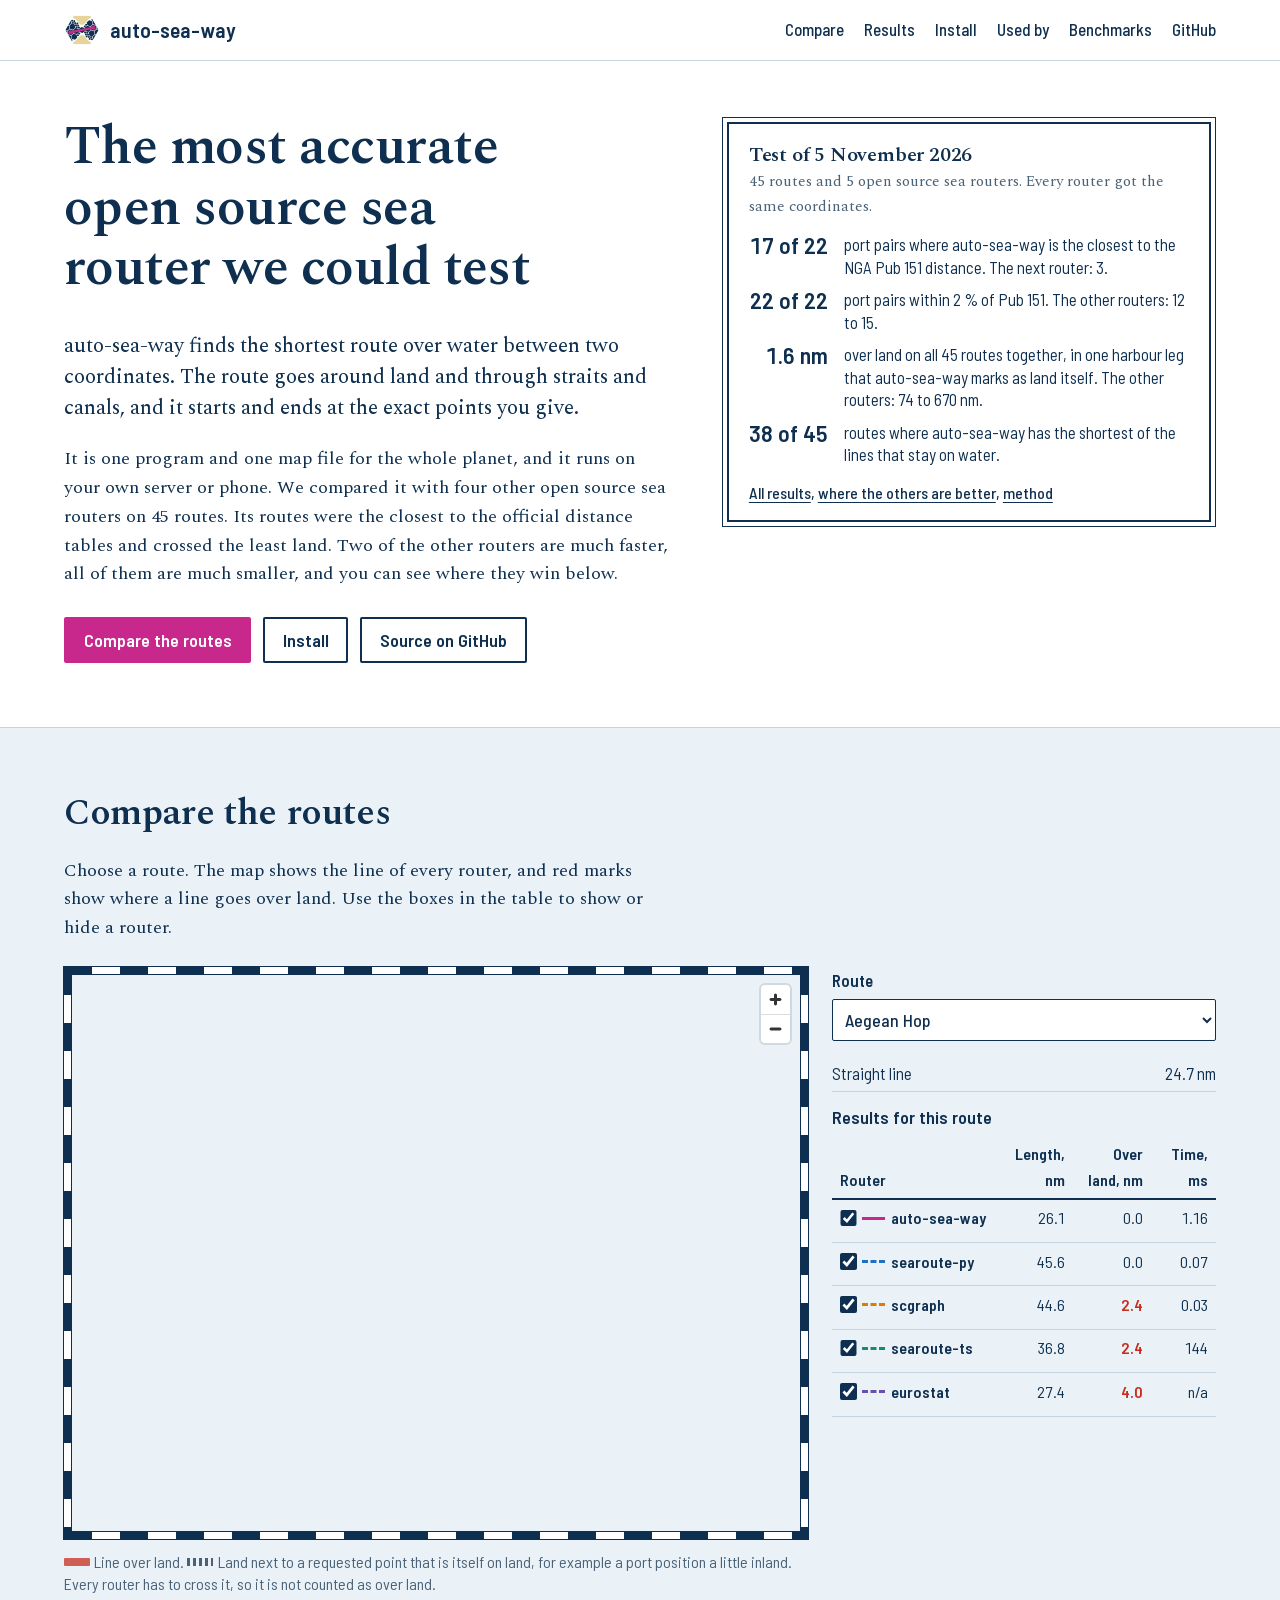
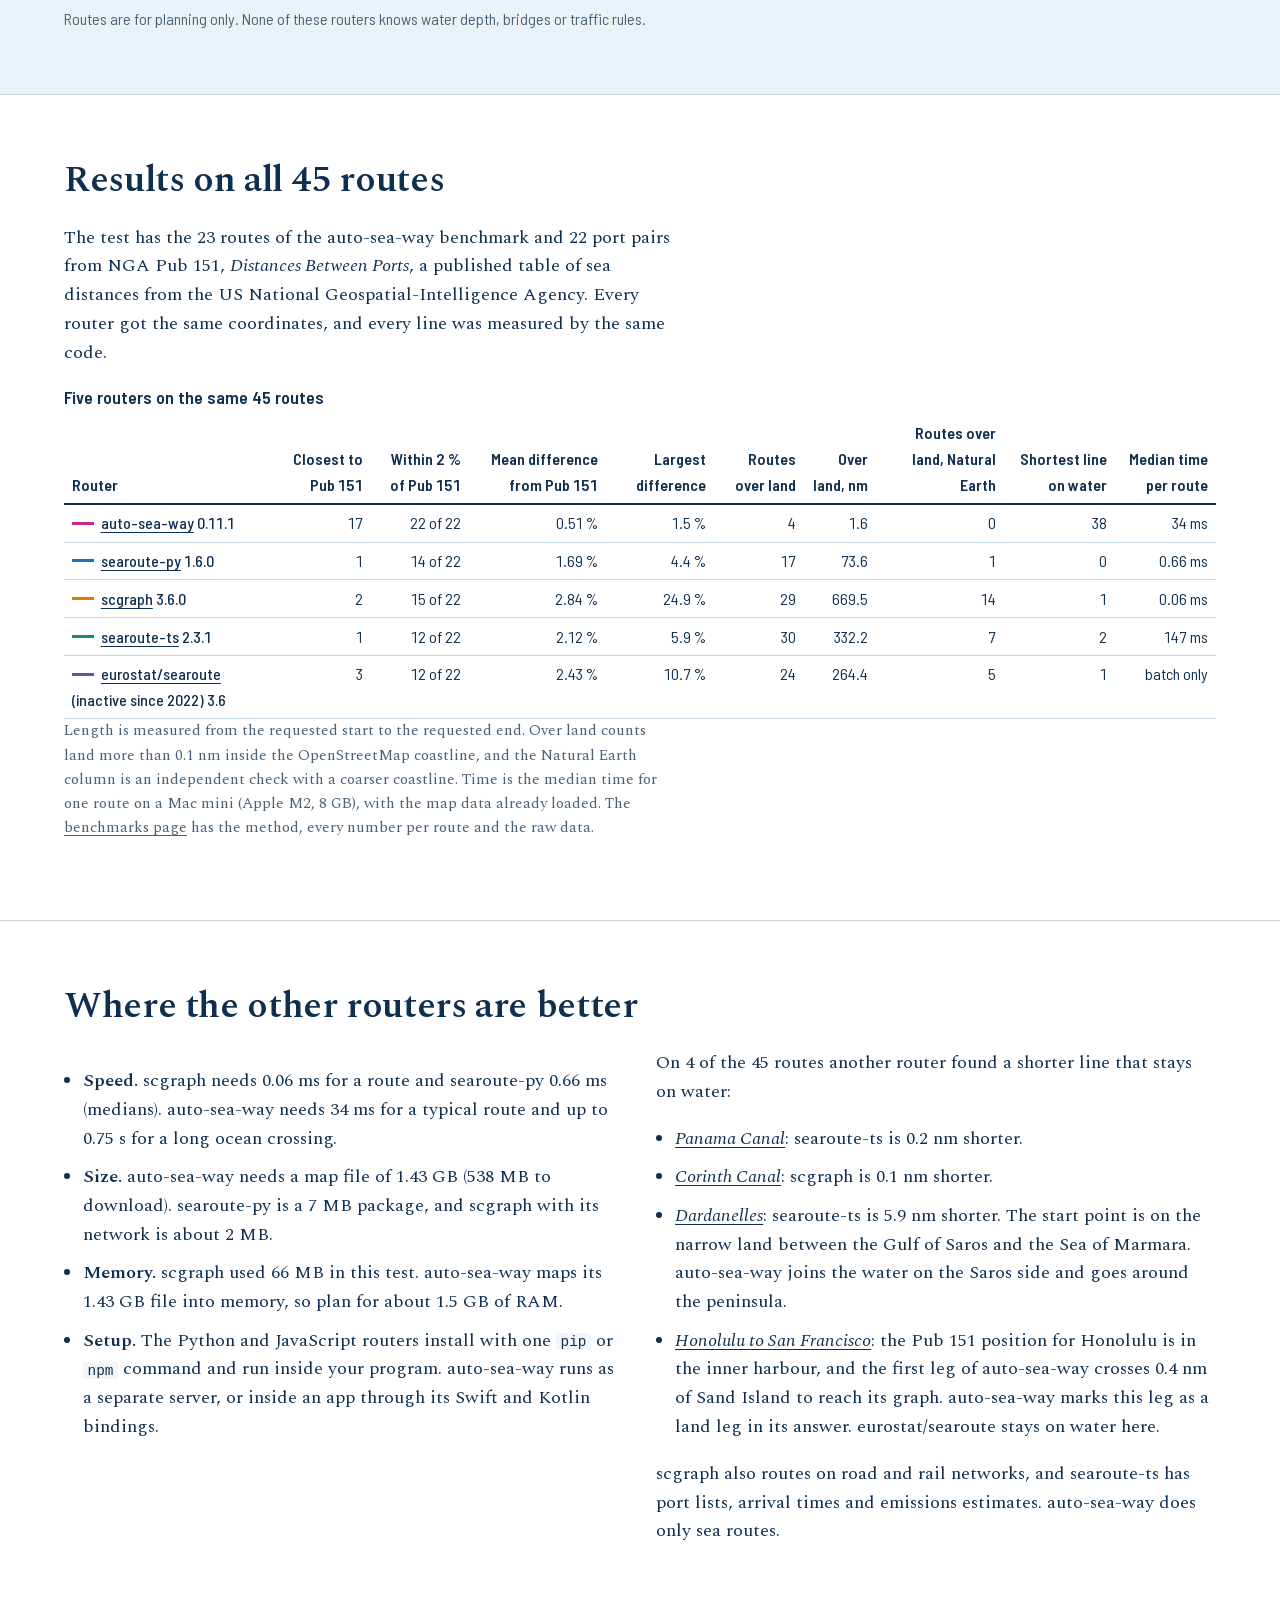
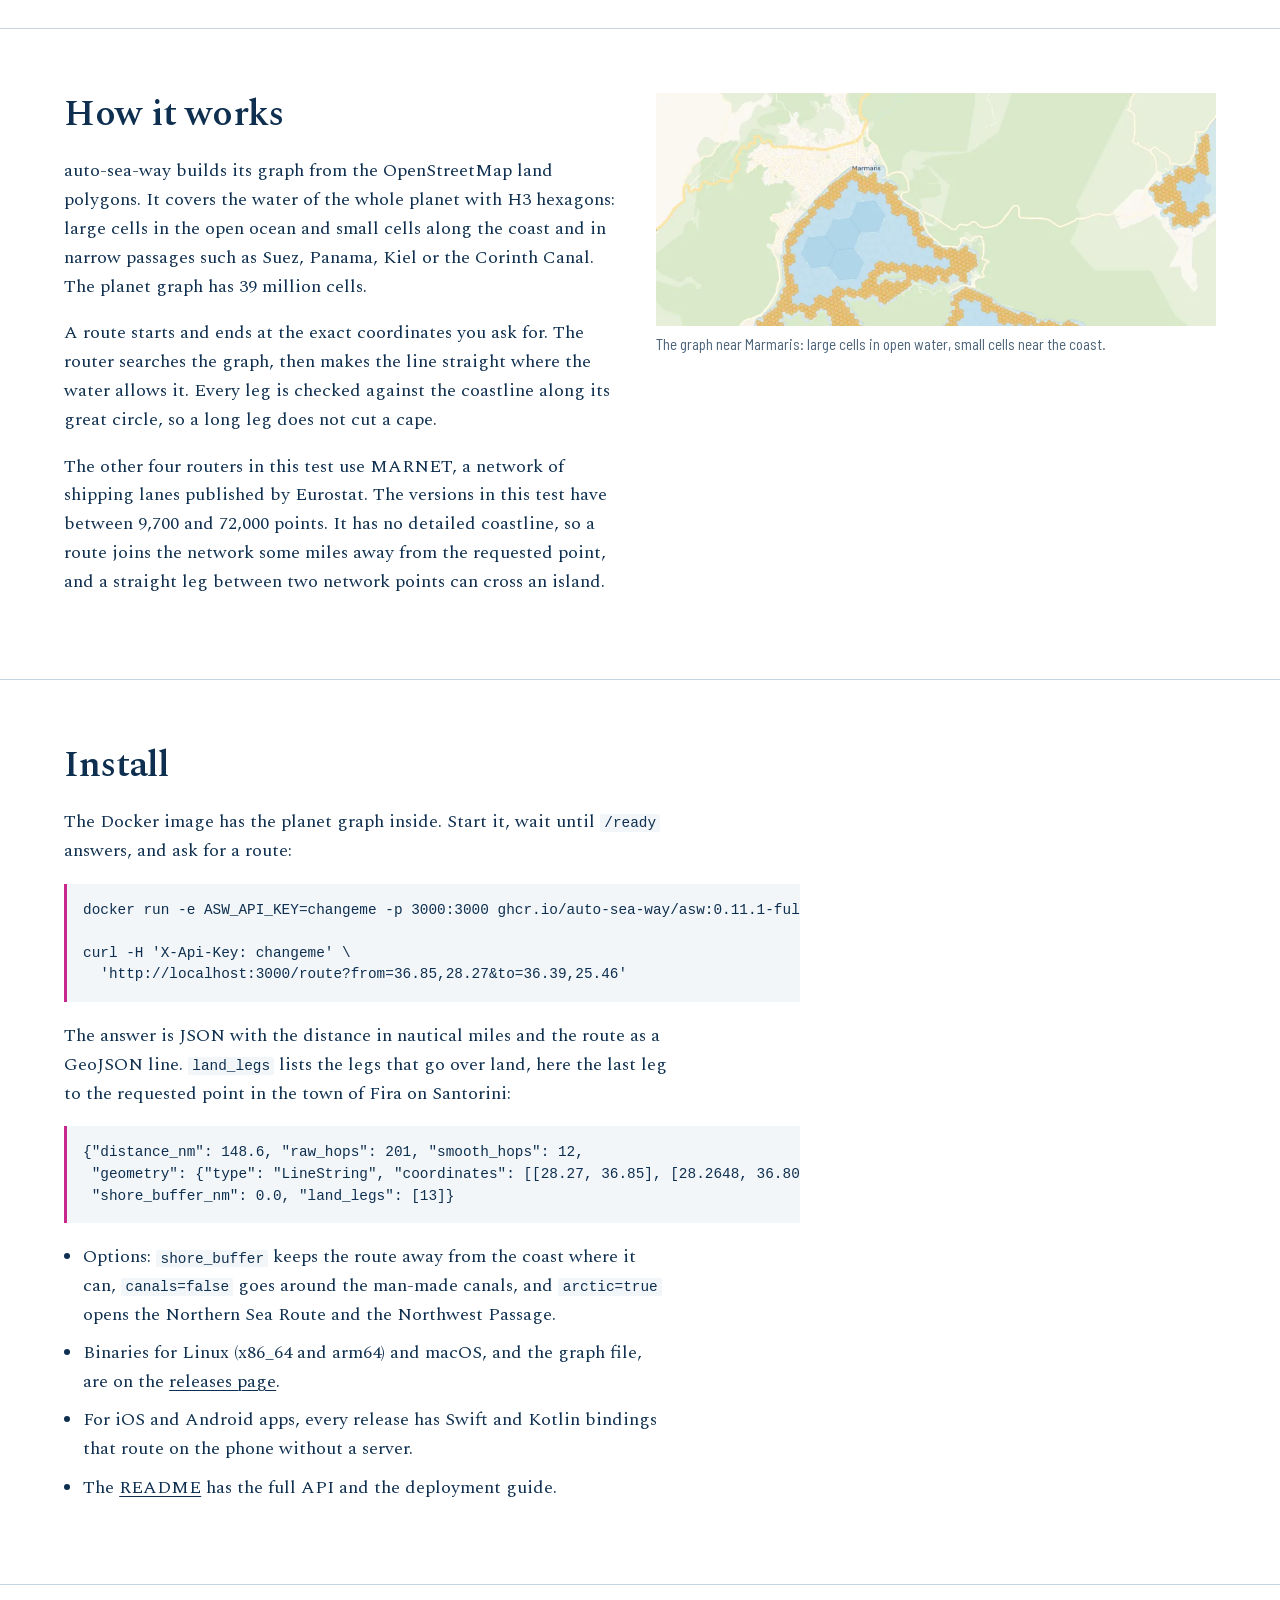
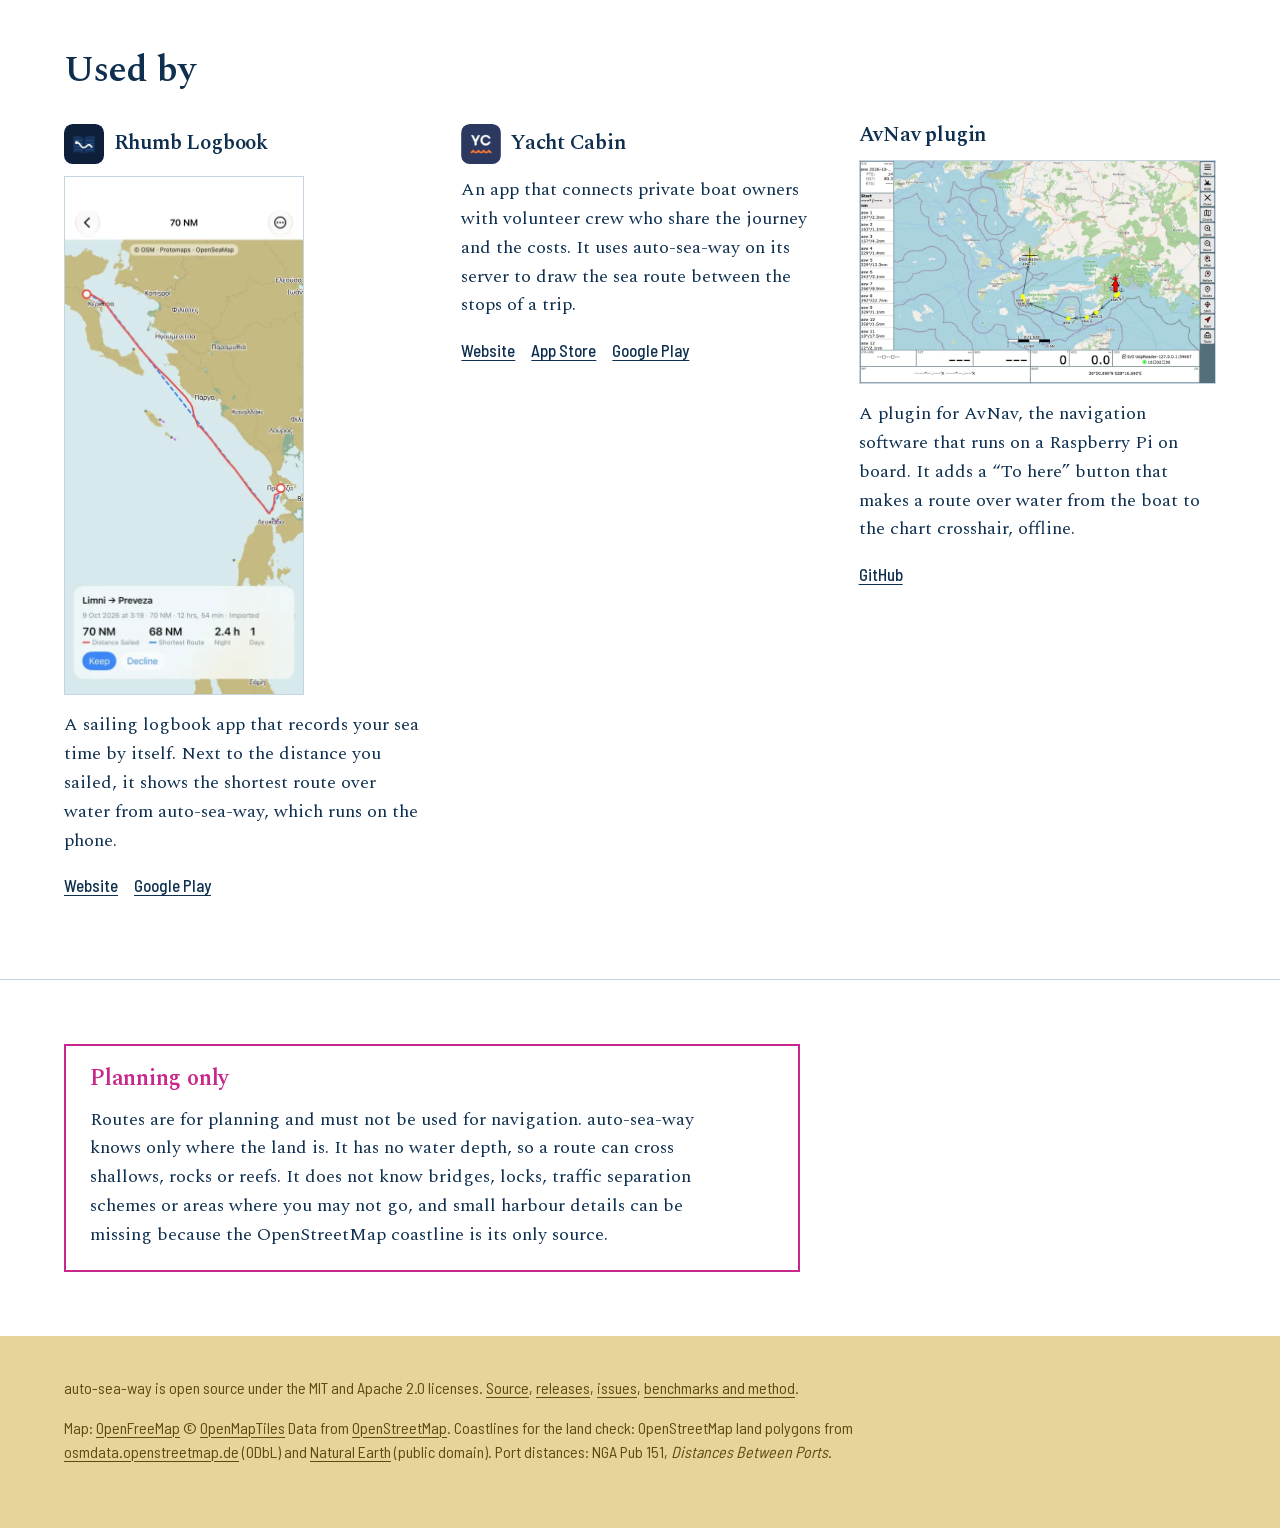
==== index.html @ 329eb4e3 "Website with the sea router comparison of 5 November 2026" ====
<!doctype html>
<html lang="en">
<head>
<meta charset="utf-8">
<meta name="viewport" content="width=device-width, initial-scale=1">
<title>auto-sea-way</title>
<meta name="description" content="auto-sea-way is an open source sea router. It finds the shortest route over water between two coordinates, around land and through straits and canals. Compare its routes with four other open source sea routers on 45 test routes.">
<meta property="og:title" content="auto-sea-way, open source sea routing">
<meta property="og:description" content="Shortest routes over water between any two coordinates, compared with four other open source sea routers on 45 test routes.">
<meta property="og:image" content="https://auto-sea-way.github.io/img/social-preview.png">
<meta name="theme-color" content="#0e2f4f">
<link rel="icon" href="favicon.svg" type="image/svg+xml">
<link rel="apple-touch-icon" href="apple-touch-icon.png">
<link rel="preload" href="fonts/spectral-400.woff2" as="font" type="font/woff2" crossorigin>
<link rel="preload" href="fonts/barlow-sc-500.woff2" as="font" type="font/woff2" crossorigin>
<link rel="stylesheet" href="vendor/maplibre-gl-6.15.0/maplibre-gl.css">
<link rel="stylesheet" href="style.css">
<script type="module" src="app.js"></script>
</head>
<body>
<a class="skip" href="#main">Skip to the content</a>
<header class="top">
  <div class="wrap">
    <a class="brand" href="./"><img src="img/logo.svg" alt="" width="36" height="36">auto-sea-way</a>
    <nav aria-label="Main">
      <a href="#compare">Compare</a>
      <a href="#results">Results</a>
      <a href="#install">Install</a>
      <a href="#used-by">Used by</a>
      <a href="benchmarks.html">Benchmarks</a>
      <a href="https://github.com/auto-sea-way/asw">GitHub</a>
    </nav>
  </div>
</header>

<main id="main">
<section class="hero">
  <div class="wrap">
    <div>
      <h1>The most accurate open source sea router we could test</h1>
      <p class="lead">auto-sea-way finds the shortest route over water between two coordinates. The route goes around land and through straits and canals, and it starts and ends at the exact points you give.</p>
      <p>It is one program and one map file for the whole planet, and it runs on your own server or phone. We compared it with four other open source sea routers on 45 routes. Its routes were the closest to the official distance tables and crossed the least land. Two of the other routers are much faster, all of them are much smaller, and you can see where they win below.</p>
      <div class="actions">
        <a class="button primary" href="#compare">Compare the routes</a>
        <a class="button" href="#install">Install</a>
        <a class="button" href="https://github.com/auto-sea-way/asw">Source on GitHub</a>
      </div>
    </div>
    <aside class="titleblock" aria-labelledby="tb-title">
      <div>
<!-- build:titleblock -->
<h2 id="tb-title">Test of 5 November 2026</h2>
<p class="small">45 routes and 5 open source sea routers. Every router got the same coordinates.</p>
<dl>
<dt>17 of 22</dt><dd>port pairs where auto-sea-way is the closest to the NGA Pub 151 distance. The next router: 3.</dd>
<dt>22 of 22</dt><dd>port pairs within 2&nbsp;% of Pub 151. The other routers: 12 to 15.</dd>
<dt>1.6 nm</dt><dd>over land on all 45 routes together, in one harbour leg that auto-sea-way marks as land itself. The other routers: 74 to 670 nm.</dd>
<dt>38 of 45</dt><dd>routes where auto-sea-way has the shortest of the lines that stay on water.</dd>
</dl>
<p class="links"><a href="#results">All results</a>, <a href="#others">where the others are better</a>, <a href="benchmarks.html#method">method</a></p>
<!-- /build:titleblock -->
      </div>
    </aside>
  </div>
</section>

<section class="compare" id="compare">
  <div class="wrap">
    <h2>Compare the routes</h2>
    <p>Choose a route. The map shows the line of every router, and red marks show where a line goes over land. Use the boxes in the table to show or hide a router.</p>
    <div class="compare-grid">
      <div>
        <div class="chartframe"><div id="map" role="region" aria-label="Map of the chosen route"></div></div>
        <p class="mapnote"><span class="legend-land"></span>Line over land. <span class="legend-end"></span>Land next to a requested point that is itself on land, for example a port position a little inland. Every router has to cross it, so it is not counted as over land.</p>
        <p class="mapnote">Routes are for planning only. None of these routers knows water depth, bridges or traffic rules.</p>
      </div>
      <div class="panel">
        <label for="route">Route</label>
        <select id="route"></select>
        <div class="facts" id="facts"></div>
        <table class="rtable" id="rtable">
          <caption>Results for this route</caption>
          <thead><tr><th scope="col">Router</th><th scope="col">Length, nm</th><th scope="col" id="pubcol">vs Pub 151</th><th scope="col">Over land, nm</th><th scope="col">Time, ms</th></tr></thead>
          <tbody></tbody>
        </table>
        <p class="mapnote" id="routenote"></p>
        <noscript><p>The map needs JavaScript. All numbers are on the <a href="benchmarks.html">benchmarks page</a>.</p></noscript>
      </div>
    </div>
  </div>
</section>

<section id="results">
  <div class="wrap">
    <h2>Results on all 45 routes</h2>
    <p>The test has the 23 routes of the auto-sea-way benchmark and 22 port pairs from NGA Pub 151, <em>Distances Between Ports</em>, a published table of sea distances from the US National Geospatial-Intelligence Agency. Every router got the same coordinates, and every line was measured by the same code.</p>
<!-- build:results -->
<div class="scroll"><table>
<caption>Five routers on the same 45 routes</caption>
<thead><tr><th scope="col">Router</th><th scope="col">Closest to Pub 151</th><th scope="col">Within 2&nbsp;% of Pub 151</th><th scope="col">Mean difference from Pub 151</th><th scope="col">Largest difference</th><th scope="col">Routes over land</th><th scope="col">Over land, nm</th><th scope="col">Routes over land, Natural Earth</th><th scope="col">Shortest line on water</th><th scope="col">Median time per route</th></tr></thead>
<tbody>
<tr><th scope="row"><span class="swatch" style="border-top-color:#C8288C"></span><a href="https://github.com/auto-sea-way/asw">auto-sea-way</a> 0.11.1</th>
<td>17</td><td>22 of 22</td><td>0.51&nbsp;%</td><td>1.5&nbsp;%</td>
<td>4</td><td>1.6</td><td>0</td><td>38</td><td>34 ms</td></tr>
<tr><th scope="row"><span class="swatch" style="border-top-color:#1F6FC2"></span><a href="https://github.com/genthalili/searoute-py">searoute-py</a> 1.6.0</th>
<td>1</td><td>14 of 22</td><td>1.69&nbsp;%</td><td>4.4&nbsp;%</td>
<td>17</td><td>73.6</td><td>1</td><td>0</td><td>0.66 ms</td></tr>
<tr><th scope="row"><span class="swatch" style="border-top-color:#E07B00"></span><a href="https://github.com/connor-makowski/scgraph">scgraph</a> 3.6.0</th>
<td>2</td><td>15 of 22</td><td>2.84&nbsp;%</td><td>24.9&nbsp;%</td>
<td>29</td><td>669.5</td><td>14</td><td>1</td><td>0.06 ms</td></tr>
<tr><th scope="row"><span class="swatch" style="border-top-color:#178A72"></span><a href="https://github.com/mayurrawte/searoute-ts">searoute-ts</a> 2.3.1</th>
<td>1</td><td>12 of 22</td><td>2.12&nbsp;%</td><td>5.9&nbsp;%</td>
<td>30</td><td>332.2</td><td>7</td><td>2</td><td>147 ms</td></tr>
<tr><th scope="row"><span class="swatch" style="border-top-color:#6A4FB3"></span><a href="https://github.com/eurostat/searoute">eurostat/searoute</a> (inactive since 2022) 3.6</th>
<td>3</td><td>12 of 22</td><td>2.43&nbsp;%</td><td>10.7&nbsp;%</td>
<td>24</td><td>264.4</td><td>5</td><td>1</td><td>batch only</td></tr>
</tbody></table></div>
<!-- /build:results -->
    <p class="small">Length is measured from the requested start to the requested end. Over land counts land more than 0.1 nm inside the OpenStreetMap coastline, and the Natural Earth column is an independent check with a coarser coastline. Time is the median time for one route on a Mac mini (Apple M2, 8 GB), with the map data already loaded. The <a href="benchmarks.html">benchmarks page</a> has the method, every number per route and the raw data.</p>
  </div>
</section>

<section id="others">
  <div class="wrap">
    <h2>Where the other routers are better</h2>
    <div class="cols">
      <ul class="plain">
        <li><strong>Speed.</strong> scgraph needs 0.06 ms for a route and searoute-py 0.66 ms (medians). auto-sea-way needs 34 ms for a typical route and up to 0.75 s for a long ocean crossing.</li>
        <li><strong>Size.</strong> auto-sea-way needs a map file of 1.43 GB (538 MB to download). searoute-py is a 7 MB package, and scgraph with its network is about 2 MB.</li>
        <li><strong>Memory.</strong> scgraph used 66 MB in this test. auto-sea-way maps its 1.43 GB file into memory, so plan for about 1.5 GB of RAM.</li>
        <li><strong>Setup.</strong> The Python and JavaScript routers install with one <code>pip</code> or <code>npm</code> command and run inside your program. auto-sea-way runs as a separate server, or inside an app through its Swift and Kotlin bindings.</li>
      </ul>
      <div>
        <p>On 4 of the 45 routes another router found a shorter line that stays on water:</p>
        <ul class="plain">
          <li><a class="water" href="#route=panama-canal">Panama Canal</a>: searoute-ts is 0.2 nm shorter.</li>
          <li><a class="water" href="#route=corinth-canal">Corinth Canal</a>: scgraph is 0.1 nm shorter.</li>
          <li><a class="water" href="#route=dardanelles">Dardanelles</a>: searoute-ts is 5.9 nm shorter. The start point is on the narrow land between the Gulf of Saros and the Sea of Marmara. auto-sea-way joins the water on the Saros side and goes around the peninsula.</li>
          <li><a class="water" href="#route=honolulu-san-francisco">Honolulu to San Francisco</a>: the Pub 151 position for Honolulu is in the inner harbour, and the first leg of auto-sea-way crosses 0.4 nm of Sand Island to reach its graph. auto-sea-way marks this leg as a land leg in its answer. eurostat/searoute stays on water here.</li>
        </ul>
        <p>scgraph also routes on road and rail networks, and searoute-ts has port lists, arrival times and emissions estimates. auto-sea-way does only sea routes.</p>
      </div>
    </div>
  </div>
</section>

<section id="how">
  <div class="wrap cols">
    <div>
      <h2>How it works</h2>
      <p>auto-sea-way builds its graph from the OpenStreetMap land polygons. It covers the water of the whole planet with H3 hexagons: large cells in the open ocean and small cells along the coast and in narrow passages such as Suez, Panama, Kiel or the Corinth Canal. The planet graph has 39 million cells.</p>
      <p>A route starts and ends at the exact coordinates you ask for. The router searches the graph, then makes the line straight where the water allows it. Every leg is checked against the coastline along its great circle, so a long leg does not cut a cape.</p>
      <p>The other four routers in this test use MARNET, a network of shipping lanes published by Eurostat. The versions in this test have between 9,700 and 72,000 points. It has no detailed coastline, so a route joins the network some miles away from the requested point, and a straight leg between two network points can cross an island.</p>
    </div>
    <figure>
      <img src="img/hexagons-marmaris-bay.webp" width="960" height="400" alt="Hexagon cells of the auto-sea-way graph in Marmaris Bay: large cells in open water and smaller cells near the coast" loading="lazy">
      <figcaption>The graph near Marmaris: large cells in open water, small cells near the coast.</figcaption>
    </figure>
  </div>
</section>

<section id="install">
  <div class="wrap">
    <h2>Install</h2>
    <p>The Docker image has the planet graph inside. Start it, wait until <code>/ready</code> answers, and ask for a route:</p>
<pre><code>docker run -e ASW_API_KEY=changeme -p 3000:3000 ghcr.io/auto-sea-way/asw:0.11.1-full

curl -H 'X-Api-Key: changeme' \
  'http://localhost:3000/route?from=36.85,28.27&amp;to=36.39,25.46'</code></pre>
    <p>The answer is JSON with the distance in nautical miles and the route as a GeoJSON line. <code>land_legs</code> lists the legs that go over land, here the last leg to the requested point in the town of Fira on Santorini:</p>
<pre><code>{"distance_nm": 148.6, "raw_hops": 201, "smooth_hops": 12,
 "geometry": {"type": "LineString", "coordinates": [[28.27, 36.85], [28.2648, 36.8091], ...]},
 "shore_buffer_nm": 0.0, "land_legs": [13]}</code></pre>
    <ul class="plain">
      <li>Options: <code>shore_buffer</code> keeps the route away from the coast where it can, <code>canals=false</code> goes around the man-made canals, and <code>arctic=true</code> opens the Northern Sea Route and the Northwest Passage.</li>
      <li>Binaries for Linux (x86_64 and arm64) and macOS, and the graph file, are on the <a href="https://github.com/auto-sea-way/asw/releases/latest">releases page</a>.</li>
      <li>For iOS and Android apps, every release has Swift and Kotlin bindings that route on the phone without a server.</li>
      <li>The <a href="https://github.com/auto-sea-way/asw#readme">README</a> has the full API and the deployment guide.</li>
    </ul>
  </div>
</section>

<section id="used-by">
  <div class="wrap">
    <h2>Used by</h2>
    <div class="projects">
      <article class="project">
        <h3><img src="img/rhumb-logbook-icon.png" alt="" width="40" height="40">Rhumb Logbook</h3>
        <img class="shot phone" src="img/rhumb-logbook-passage.webp" width="480" height="1043" loading="lazy" alt="Rhumb Logbook showing a passage to Preveza: the sailed track in red and the shortest route from auto-sea-way as a dashed blue line, 70 nm sailed and 68 nm shortest route">
        <p>A sailing logbook app that records your sea time by itself. Next to the distance you sailed, it shows the shortest route over water from auto-sea-way, which runs on the phone.</p>
        <p class="links"><a href="https://rhumbapp.com/logbook/">Website</a><a href="https://play.google.com/store/apps/details?id=com.rhumbapp.logbook">Google Play</a></p>
      </article>
      <article class="project">
        <h3><img src="img/yacht-cabin-icon.png" alt="" width="40" height="40">Yacht Cabin</h3>
        <p>An app that connects private boat owners with volunteer crew who share the journey and the costs. It uses auto-sea-way on its server to draw the sea route between the stops of a trip.</p>
        <p class="links"><a href="https://ycabin.app/">Website</a><a href="https://apps.apple.com/app/id6469003484">App Store</a><a href="https://play.google.com/store/apps/details?id=boats.yesplease.app.yachtcabin">Google Play</a></p>
      </article>
      <article class="project">
        <h3>AvNav plugin</h3>
        <img class="shot" src="img/avnav-saved-route.webp" width="960" height="600" loading="lazy" alt="AvNav chart page with a route made by the plugin from Marmaris towards Kos, saved as a normal AvNav route with its waypoints">
        <p>A plugin for AvNav, the navigation software that runs on a Raspberry Pi on board. It adds a <q>To here</q> button that makes a route over water from the boat to the chart crosshair, offline.</p>
        <p class="links"><a href="https://github.com/auto-sea-way/avnav-plugin">GitHub</a></p>
      </article>
    </div>
  </div>
</section>

<section id="limits">
  <div class="wrap">
    <div class="caution">
      <h2>Planning only</h2>
      <p>Routes are for planning and must not be used for navigation. auto-sea-way knows only where the land is. It has no water depth, so a route can cross shallows, rocks or reefs. It does not know bridges, locks, traffic separation schemes or areas where you may not go, and small harbour details can be missing because the OpenStreetMap coastline is its only source.</p>
    </div>
  </div>
</section>
</main>

<footer>
  <div class="wrap">
    <p>auto-sea-way is open source under the MIT and Apache 2.0 licenses. <a href="https://github.com/auto-sea-way/asw">Source</a>, <a href="https://github.com/auto-sea-way/asw/releases">releases</a>, <a href="https://github.com/auto-sea-way/asw/issues">issues</a>, <a href="benchmarks.html">benchmarks and method</a>.</p>
    <p>Map: <a href="https://openfreemap.org">OpenFreeMap</a> © <a href="https://www.openmaptiles.org/">OpenMapTiles</a> Data from <a href="https://www.openstreetmap.org/copyright">OpenStreetMap</a>. Coastlines for the land check: OpenStreetMap land polygons from <a href="https://osmdata.openstreetmap.de/">osmdata.openstreetmap.de</a> (ODbL) and <a href="https://www.naturalearthdata.com/">Natural Earth</a> (public domain). Port distances: NGA Pub 151, <em>Distances Between Ports</em>.</p>
  </div>
</footer>
</body>
</html>
---- vendor/maplibre-gl-6.15.0/maplibre-gl.css ----
.maplibregl-map{font:12px/20px Helvetica Neue,Arial,Helvetica,sans-serif;overflow:hidden;position:relative;-webkit-tap-highlight-color:rgb(0 0 0/0);-webkit-touch-callout:none}.maplibregl-canvas{position:absolute;left:0;top:0}.maplibregl-map:fullscreen{width:100%;height:100%}.maplibregl-ctrl-group button.maplibregl-ctrl-compass{touch-action:none}.maplibregl-canvas-container.maplibregl-interactive,.maplibregl-ctrl-group button.maplibregl-ctrl-compass{cursor:grab;-webkit-user-select:none;-moz-user-select:none;user-select:none}.maplibregl-canvas-container.maplibregl-interactive.maplibregl-track-pointer{cursor:pointer}.maplibregl-canvas-container.maplibregl-interactive:active,.maplibregl-ctrl-group button.maplibregl-ctrl-compass:active{cursor:grabbing}.maplibregl-canvas-container.maplibregl-touch-zoom-rotate,.maplibregl-canvas-container.maplibregl-touch-zoom-rotate .maplibregl-canvas{touch-action:pan-x pan-y}.maplibregl-canvas-container.maplibregl-touch-drag-pan,.maplibregl-canvas-container.maplibregl-touch-drag-pan .maplibregl-canvas{touch-action:pinch-zoom}.maplibregl-canvas-container.maplibregl-touch-zoom-rotate.maplibregl-touch-drag-pan,.maplibregl-canvas-container.maplibregl-touch-zoom-rotate.maplibregl-touch-drag-pan .maplibregl-canvas{touch-action:none}.maplibregl-canvas-container.maplibregl-touch-drag-pan.maplibregl-cooperative-gestures,.maplibregl-canvas-container.maplibregl-touch-drag-pan.maplibregl-cooperative-gestures .maplibregl-canvas{touch-action:pan-x pan-y}.maplibregl-ctrl-bottom-left,.maplibregl-ctrl-bottom-right,.maplibregl-ctrl-top-left,.maplibregl-ctrl-top-right{position:absolute;pointer-events:none;z-index:2}.maplibregl-ctrl-top-left{top:0;left:0}.maplibregl-ctrl-top-right{top:0;right:0}.maplibregl-ctrl-bottom-left{bottom:0;left:0}.maplibregl-ctrl-bottom-right{right:0;bottom:0}.maplibregl-ctrl{clear:both;pointer-events:auto;transform:translate(0)}.maplibregl-ctrl-top-left .maplibregl-ctrl{margin:10px 0 0 10px;float:left}.maplibregl-ctrl-top-right .maplibregl-ctrl{margin:10px 10px 0 0;float:right}.maplibregl-ctrl-bottom-left .maplibregl-ctrl{margin:0 0 10px 10px;float:left}.maplibregl-ctrl-bottom-right .maplibregl-ctrl{margin:0 10px 10px 0;float:right}.maplibregl-ctrl-group{border-radius:4px;background:#fff}.maplibregl-ctrl-group:not(:empty){box-shadow:0 0 0 2px rgba(0,0,0,.1)}.maplibregl-ctrl-group button{width:29px;height:29px;display:block;padding:0;outline:none;border:0;box-sizing:border-box;background-color:transparent;cursor:pointer}.maplibregl-ctrl button{-webkit-user-select:none;-moz-user-select:none;user-select:none}.maplibregl-ctrl-group button+button{border-top:1px solid #ddd}.maplibregl-ctrl button .maplibregl-ctrl-icon{display:block;width:100%;height:100%;background-repeat:no-repeat;background-position:50%}@media(forced-colors:active){.maplibregl-ctrl-group:not(:empty){box-shadow:0 0 0 2px ButtonText}.maplibregl-ctrl-icon{background-color:transparent}.maplibregl-ctrl-group button+button{border-top:1px solid buttontext}}.maplibregl-ctrl button::-moz-focus-inner{border:0;padding:0}.maplibregl-ctrl-attrib-button:focus,.maplibregl-ctrl-group button:focus{box-shadow:0 0 2px 2px #0096ff}.maplibregl-ctrl button:disabled{cursor:not-allowed}.maplibregl-ctrl button:disabled .maplibregl-ctrl-icon{opacity:.25}@media(hover:hover){.maplibregl-ctrl button:not(:disabled):hover{background-color:rgba(0,0,0,.05)}}.maplibregl-ctrl button:not(:disabled):active{background-color:rgba(0,0,0,.05)}.maplibregl-ctrl-group button:focus:focus-visible{box-shadow:0 0 2px 2px #0096ff}.maplibregl-ctrl-group button:focus:not(:focus-visible){box-shadow:none}.maplibregl-ctrl-group button:focus:first-child{border-radius:4px 4px 0 0}.maplibregl-ctrl-group button:focus:last-child{border-radius:0 0 4px 4px}.maplibregl-ctrl-group button:focus:only-child{border-radius:inherit}.maplibregl-ctrl button.maplibregl-ctrl-zoom-out .maplibregl-ctrl-icon{background-image:url("data:image/svg+xml;charset=utf-8,%3Csvg xmlns='http://www.w3.org/2000/svg' width='29' height='29' viewBox='0 0 29 29' fill='%23333'%3E %3Cpath d='M10 13c-.75 0-1.5.75-1.5 1.5S9.25 16 10 16h9c.75 0 1.5-.75 1.5-1.5S19.75 13 19 13z'/%3E %3C/svg%3E")}.maplibregl-ctrl button.maplibregl-ctrl-zoom-in .maplibregl-ctrl-icon{background-image:url("data:image/svg+xml;charset=utf-8,%3Csvg xmlns='http://www.w3.org/2000/svg' width='29' height='29' viewBox='0 0 29 29' fill='%23333'%3E %3Cpath d='M14.5 8.5c-.75 0-1.5.75-1.5 1.5v3h-3c-.75 0-1.5.75-1.5 1.5S9.25 16 10 16h3v3c0 .75.75 1.5 1.5 1.5S16 19.75 16 19v-3h3c.75 0 1.5-.75 1.5-1.5S19.75 13 19 13h-3v-3c0-.75-.75-1.5-1.5-1.5'/%3E %3C/svg%3E")}@media(forced-colors:active){.maplibregl-ctrl button.maplibregl-ctrl-zoom-out .maplibregl-ctrl-icon{background-image:url("data:image/svg+xml;charset=utf-8,%3Csvg xmlns='http://www.w3.org/2000/svg' width='29' height='29' viewBox='0 0 29 29' fill='%23fff'%3E %3Cpath d='M10 13c-.75 0-1.5.75-1.5 1.5S9.25 16 10 16h9c.75 0 1.5-.75 1.5-1.5S19.75 13 19 13z'/%3E %3C/svg%3E")}.maplibregl-ctrl button.maplibregl-ctrl-zoom-in .maplibregl-ctrl-icon{background-image:url("data:image/svg+xml;charset=utf-8,%3Csvg xmlns='http://www.w3.org/2000/svg' width='29' height='29' viewBox='0 0 29 29' fill='%23fff'%3E %3Cpath d='M14.5 8.5c-.75 0-1.5.75-1.5 1.5v3h-3c-.75 0-1.5.75-1.5 1.5S9.25 16 10 16h3v3c0 .75.75 1.5 1.5 1.5S16 19.75 16 19v-3h3c.75 0 1.5-.75 1.5-1.5S19.75 13 19 13h-3v-3c0-.75-.75-1.5-1.5-1.5'/%3E %3C/svg%3E")}}@media(forced-colors:active) and (prefers-color-scheme:light){.maplibregl-ctrl button.maplibregl-ctrl-zoom-out .maplibregl-ctrl-icon{background-image:url("data:image/svg+xml;charset=utf-8,%3Csvg xmlns='http://www.w3.org/2000/svg' width='29' height='29' viewBox='0 0 29 29' fill='%23000'%3E %3Cpath d='M10 13c-.75 0-1.5.75-1.5 1.5S9.25 16 10 16h9c.75 0 1.5-.75 1.5-1.5S19.75 13 19 13z'/%3E %3C/svg%3E")}.maplibregl-ctrl button.maplibregl-ctrl-zoom-in .maplibregl-ctrl-icon{background-image:url("data:image/svg+xml;charset=utf-8,%3Csvg xmlns='http://www.w3.org/2000/svg' width='29' height='29' viewBox='0 0 29 29' fill='%23000'%3E %3Cpath d='M14.5 8.5c-.75 0-1.5.75-1.5 1.5v3h-3c-.75 0-1.5.75-1.5 1.5S9.25 16 10 16h3v3c0 .75.75 1.5 1.5 1.5S16 19.75 16 19v-3h3c.75 0 1.5-.75 1.5-1.5S19.75 13 19 13h-3v-3c0-.75-.75-1.5-1.5-1.5'/%3E %3C/svg%3E")}}.maplibregl-ctrl button.maplibregl-ctrl-fullscreen .maplibregl-ctrl-icon{background-image:url("data:image/svg+xml;charset=utf-8,%3Csvg xmlns='http://www.w3.org/2000/svg' width='29' height='29' viewBox='0 0 29 29' fill='%23333'%3E %3Cpath d='M24 16v5.5c0 1.75-.75 2.5-2.5 2.5H16v-1l3-1.5-4-5.5 1-1 5.5 4 1.5-3zM6 16l1.5 3 5.5-4 1 1-4 5.5 3 1.5v1H7.5C5.75 24 5 23.25 5 21.5V16zm7-11v1l-3 1.5 4 5.5-1 1-5.5-4L6 13H5V7.5C5 5.75 5.75 5 7.5 5zm11 2.5c0-1.75-.75-2.5-2.5-2.5H16v1l3 1.5-4 5.5 1 1 5.5-4 1.5 3h1z'/%3E %3C/svg%3E")}.maplibregl-ctrl button.maplibregl-ctrl-shrink .maplibregl-ctrl-icon{background-image:url("data:image/svg+xml;charset=utf-8,%3Csvg xmlns='http://www.w3.org/2000/svg' width='29' height='29' viewBox='0 0 29 29'%3E %3Cpath d='M18.5 16c-1.75 0-2.5.75-2.5 2.5V24h1l1.5-3 5.5 4 1-1-4-5.5 3-1.5v-1zM13 18.5c0-1.75-.75-2.5-2.5-2.5H5v1l3 1.5L4 24l1 1 5.5-4 1.5 3h1zm3-8c0 1.75.75 2.5 2.5 2.5H24v-1l-3-1.5L25 5l-1-1-5.5 4L17 5h-1zM10.5 13c1.75 0 2.5-.75 2.5-2.5V5h-1l-1.5 3L5 4 4 5l4 5.5L5 12v1z'/%3E %3C/svg%3E")}@media(forced-colors:active){.maplibregl-ctrl button.maplibregl-ctrl-fullscreen .maplibregl-ctrl-icon{background-image:url("data:image/svg+xml;charset=utf-8,%3Csvg xmlns='http://www.w3.org/2000/svg' width='29' height='29' viewBox='0 0 29 29' fill='%23fff'%3E %3Cpath d='M24 16v5.5c0 1.75-.75 2.5-2.5 2.5H16v-1l3-1.5-4-5.5 1-1 5.5 4 1.5-3zM6 16l1.5 3 5.5-4 1 1-4 5.5 3 1.5v1H7.5C5.75 24 5 23.25 5 21.5V16zm7-11v1l-3 1.5 4 5.5-1 1-5.5-4L6 13H5V7.5C5 5.75 5.75 5 7.5 5zm11 2.5c0-1.75-.75-2.5-2.5-2.5H16v1l3 1.5-4 5.5 1 1 5.5-4 1.5 3h1z'/%3E %3C/svg%3E")}.maplibregl-ctrl button.maplibregl-ctrl-shrink .maplibregl-ctrl-icon{background-image:url("data:image/svg+xml;charset=utf-8,%3Csvg xmlns='http://www.w3.org/2000/svg' width='29' height='29' viewBox='0 0 29 29' fill='%23fff'%3E %3Cpath d='M18.5 16c-1.75 0-2.5.75-2.5 2.5V24h1l1.5-3 5.5 4 1-1-4-5.5 3-1.5v-1zM13 18.5c0-1.75-.75-2.5-2.5-2.5H5v1l3 1.5L4 24l1 1 5.5-4 1.5 3h1zm3-8c0 1.75.75 2.5 2.5 2.5H24v-1l-3-1.5L25 5l-1-1-5.5 4L17 5h-1zM10.5 13c1.75 0 2.5-.75 2.5-2.5V5h-1l-1.5 3L5 4 4 5l4 5.5L5 12v1z'/%3E %3C/svg%3E")}}@media(forced-colors:active) and (prefers-color-scheme:light){.maplibregl-ctrl button.maplibregl-ctrl-fullscreen .maplibregl-ctrl-icon{background-image:url("data:image/svg+xml;charset=utf-8,%3Csvg xmlns='http://www.w3.org/2000/svg' width='29' height='29' viewBox='0 0 29 29' fill='%23000'%3E %3Cpath d='M24 16v5.5c0 1.75-.75 2.5-2.5 2.5H16v-1l3-1.5-4-5.5 1-1 5.5 4 1.5-3zM6 16l1.5 3 5.5-4 1 1-4 5.5 3 1.5v1H7.5C5.75 24 5 23.25 5 21.5V16zm7-11v1l-3 1.5 4 5.5-1 1-5.5-4L6 13H5V7.5C5 5.75 5.75 5 7.5 5zm11 2.5c0-1.75-.75-2.5-2.5-2.5H16v1l3 1.5-4 5.5 1 1 5.5-4 1.5 3h1z'/%3E %3C/svg%3E")}.maplibregl-ctrl button.maplibregl-ctrl-shrink .maplibregl-ctrl-icon{background-image:url("data:image/svg+xml;charset=utf-8,%3Csvg xmlns='http://www.w3.org/2000/svg' width='29' height='29' viewBox='0 0 29 29' fill='%23000'%3E %3Cpath d='M18.5 16c-1.75 0-2.5.75-2.5 2.5V24h1l1.5-3 5.5 4 1-1-4-5.5 3-1.5v-1zM13 18.5c0-1.75-.75-2.5-2.5-2.5H5v1l3 1.5L4 24l1 1 5.5-4 1.5 3h1zm3-8c0 1.75.75 2.5 2.5 2.5H24v-1l-3-1.5L25 5l-1-1-5.5 4L17 5h-1zM10.5 13c1.75 0 2.5-.75 2.5-2.5V5h-1l-1.5 3L5 4 4 5l4 5.5L5 12v1z'/%3E %3C/svg%3E")}}.maplibregl-ctrl button.maplibregl-ctrl-compass .maplibregl-ctrl-icon{background-image:url("data:image/svg+xml;charset=utf-8,%3Csvg xmlns='http://www.w3.org/2000/svg' width='29' height='29' viewBox='0 0 29 29' fill='%23333'%3E %3Cpath d='m10.5 14 4-8 4 8z'/%3E %3Cpath fill='%23ccc' d='m10.5 16 4 8 4-8z'/%3E %3C/svg%3E")}@media(forced-colors:active){.maplibregl-ctrl button.maplibregl-ctrl-compass .maplibregl-ctrl-icon{background-image:url("data:image/svg+xml;charset=utf-8,%3Csvg xmlns='http://www.w3.org/2000/svg' width='29' height='29' viewBox='0 0 29 29' fill='%23fff'%3E %3Cpath d='m10.5 14 4-8 4 8z'/%3E %3Cpath fill='%23ccc' d='m10.5 16 4 8 4-8z'/%3E %3C/svg%3E")}}@media(forced-colors:active) and (prefers-color-scheme:light){.maplibregl-ctrl button.maplibregl-ctrl-compass .maplibregl-ctrl-icon{background-image:url("data:image/svg+xml;charset=utf-8,%3Csvg xmlns='http://www.w3.org/2000/svg' width='29' height='29' viewBox='0 0 29 29' fill='%23000'%3E %3Cpath d='m10.5 14 4-8 4 8z'/%3E %3Cpath fill='%23ccc' d='m10.5 16 4 8 4-8z'/%3E %3C/svg%3E")}}.maplibregl-ctrl button.maplibregl-ctrl-globe .maplibregl-ctrl-icon{background-image:url("data:image/svg+xml;charset=utf-8,%3Csvg xmlns='http://www.w3.org/2000/svg' width='22' height='22' fill='none' viewBox='0 0 22 22' stroke='%23333'%3E %3Ccircle cx='11' cy='11' r='8.5'/%3E %3Cpath d='M17.5 11c0 4.819-3.02 8.5-6.5 8.5S4.5 15.819 4.5 11 7.52 2.5 11 2.5s6.5 3.681 6.5 8.5Z'/%3E %3Cpath d='M13.5 11c0 2.447-.331 4.64-.853 6.206-.262.785-.562 1.384-.872 1.777-.314.399-.58.517-.775.517-.195 0-.461-.118-.775-.517-.31-.393-.61-.992-.872-1.777C8.831 15.64 8.5 13.446 8.5 11c0-2.447.331-4.64.853-6.206.262-.785.562-1.384.872-1.777.314-.399.58-.517.775-.517.195 0 .461.118.775.517.31.393.61.992.872 1.777.522 1.565.853 3.76.853 6.206Z'/%3E %3Cpath d='M11 7.5c-1.909 0-3.622-.166-4.845-.428-.616-.132-1.08-.283-1.379-.434a1.333 1.333 0 0 1-.224-.138c.047-.038.12-.085.224-.138.299-.151.763-.302 1.379-.434C7.378 5.666 9.091 5.5 11 5.5c1.909 0 3.622.166 4.845.428.616.132 1.08.283 1.379.434.105.053.177.1.224.138-.047.038-.12.085-.224.138-.299.151-.763.302-1.379.434-1.223.262-2.936.428-4.845.428ZM4.486 6.436ZM11 16.5c-1.909 0-3.622-.166-4.845-.428-.616-.132-1.08-.283-1.379-.434a1.33 1.33 0 0 1-.224-.138 1.33 1.33 0 0 1 .224-.138c.299-.151.763-.302 1.379-.434C7.378 14.666 9.091 14.5 11 14.5c1.909 0 3.622.166 4.845.428.616.132 1.08.283 1.379.434.105.053.177.1.224.138a1.33 1.33 0 0 1-.224.138c-.299.151-.763.302-1.379.434-1.223.262-2.936.428-4.845.428Zm-6.514-1.064ZM11 12.5c-2.46 0-4.672-.222-6.255-.574-.796-.177-1.406-.38-1.805-.59a1.465 1.465 0 0 1-.39-.272.293.293 0 0 1-.047-.064.293.293 0 0 1 .048-.064c.066-.073.189-.167.389-.272.399-.21 1.009-.413 1.805-.59C6.328 9.722 8.54 9.5 11 9.5s4.672.222 6.256.574c.795.177 1.405.38 1.804.59.2.105.323.2.39.272a.33.33 0 0 1 .047.064.293.293 0 0 1-.048.064 1.435 1.435 0 0 1-.389.272c-.399.21-1.009.413-1.804.59-1.584.352-3.796.574-6.256.574Zm-8.501-1.51v.002-.002Zm0 .018v.002-.002Zm17.002.002v-.002.002Zm0-.018v-.002.002Z'/%3E %3C/svg%3E")}.maplibregl-ctrl button.maplibregl-ctrl-globe-enabled .maplibregl-ctrl-icon{background-image:url("data:image/svg+xml;charset=utf-8,%3Csvg xmlns='http://www.w3.org/2000/svg' width='22' height='22' fill='none' viewBox='0 0 22 22' stroke='%2333b5e5'%3E %3Ccircle cx='11' cy='11' r='8.5'/%3E %3Cpath d='M17.5 11c0 4.819-3.02 8.5-6.5 8.5S4.5 15.819 4.5 11 7.52 2.5 11 2.5s6.5 3.681 6.5 8.5Z'/%3E %3Cpath d='M13.5 11c0 2.447-.331 4.64-.853 6.206-.262.785-.562 1.384-.872 1.777-.314.399-.58.517-.775.517-.195 0-.461-.118-.775-.517-.31-.393-.61-.992-.872-1.777C8.831 15.64 8.5 13.446 8.5 11c0-2.447.331-4.64.853-6.206.262-.785.562-1.384.872-1.777.314-.399.58-.517.775-.517.195 0 .461.118.775.517.31.393.61.992.872 1.777.522 1.565.853 3.76.853 6.206Z'/%3E %3Cpath d='M11 7.5c-1.909 0-3.622-.166-4.845-.428-.616-.132-1.08-.283-1.379-.434a1.333 1.333 0 0 1-.224-.138c.047-.038.12-.085.224-.138.299-.151.763-.302 1.379-.434C7.378 5.666 9.091 5.5 11 5.5c1.909 0 3.622.166 4.845.428.616.132 1.08.283 1.379.434.105.053.177.1.224.138-.047.038-.12.085-.224.138-.299.151-.763.302-1.379.434-1.223.262-2.936.428-4.845.428ZM4.486 6.436ZM11 16.5c-1.909 0-3.622-.166-4.845-.428-.616-.132-1.08-.283-1.379-.434a1.33 1.33 0 0 1-.224-.138 1.33 1.33 0 0 1 .224-.138c.299-.151.763-.302 1.379-.434C7.378 14.666 9.091 14.5 11 14.5c1.909 0 3.622.166 4.845.428.616.132 1.08.283 1.379.434.105.053.177.1.224.138a1.33 1.33 0 0 1-.224.138c-.299.151-.763.302-1.379.434-1.223.262-2.936.428-4.845.428Zm-6.514-1.064ZM11 12.5c-2.46 0-4.672-.222-6.255-.574-.796-.177-1.406-.38-1.805-.59a1.465 1.465 0 0 1-.39-.272.293.293 0 0 1-.047-.064.293.293 0 0 1 .048-.064c.066-.073.189-.167.389-.272.399-.21 1.009-.413 1.805-.59C6.328 9.722 8.54 9.5 11 9.5s4.672.222 6.256.574c.795.177 1.405.38 1.804.59.2.105.323.2.39.272a.33.33 0 0 1 .047.064.293.293 0 0 1-.048.064 1.435 1.435 0 0 1-.389.272c-.399.21-1.009.413-1.804.59-1.584.352-3.796.574-6.256.574Zm-8.501-1.51v.002-.002Zm0 .018v.002-.002Zm17.002.002v-.002.002Zm0-.018v-.002.002Z'/%3E %3C/svg%3E")}.maplibregl-ctrl button.maplibregl-ctrl-terrain .maplibregl-ctrl-icon{background-image:url("data:image/svg+xml;charset=utf-8,%3Csvg xmlns='http://www.w3.org/2000/svg' width='22' height='22' viewBox='0 0 22 22' fill='%23333'%3E %3Cpath d='m1.754 13.406 4.453-4.851 3.09 3.09 3.281 3.277.969-.969-3.309-3.312 3.844-4.121 6.148 6.886h1.082v-.855l-7.207-8.07-4.84 5.187L6.169 6.57l-5.48 5.965v.871ZM.688 16.844h20.625v1.375H.688Zm0 0'/%3E %3C/svg%3E")}.maplibregl-ctrl button.maplibregl-ctrl-terrain-enabled .maplibregl-ctrl-icon{background-image:url("data:image/svg+xml;charset=utf-8,%3Csvg xmlns='http://www.w3.org/2000/svg' width='22' height='22' viewBox='0 0 22 22' fill='%2333b5e5'%3E %3Cpath d='m1.754 13.406 4.453-4.851 3.09 3.09 3.281 3.277.969-.969-3.309-3.312 3.844-4.121 6.148 6.886h1.082v-.855l-7.207-8.07-4.84 5.187L6.169 6.57l-5.48 5.965v.871ZM.688 16.844h20.625v1.375H.688Zm0 0'/%3E %3C/svg%3E")}.maplibregl-ctrl button.maplibregl-ctrl-geolocate .maplibregl-ctrl-icon{background-image:url("data:image/svg+xml;charset=utf-8,%3Csvg xmlns='http://www.w3.org/2000/svg' width='29' height='29' viewBox='0 0 20 20' fill='%23333'%3E %3Cpath d='M10 4C9 4 9 5 9 5v.1A5 5 0 0 0 5.1 9H5s-1 0-1 1 1 1 1 1h.1A5 5 0 0 0 9 14.9v.1s0 1 1 1 1-1 1-1v-.1a5 5 0 0 0 3.9-3.9h.1s1 0 1-1-1-1-1-1h-.1A5 5 0 0 0 11 5.1V5s0-1-1-1m0 2.5a3.5 3.5 0 1 1 0 7 3.5 3.5 0 1 1 0-7'/%3E %3Ccircle id='dot' cx='10' cy='10' r='2'/%3E %3Cpath id='stroke' d='m14 5 1 1-9 9-1-1z' display='none'/%3E %3C/svg%3E")}.maplibregl-ctrl button.maplibregl-ctrl-geolocate:disabled .maplibregl-ctrl-icon{background-image:url("data:image/svg+xml;charset=utf-8,%3Csvg xmlns='http://www.w3.org/2000/svg' width='29' height='29' viewBox='0 0 20 20' fill='%23aaa'%3E %3Cpath d='M10 4C9 4 9 5 9 5v.1A5 5 0 0 0 5.1 9H5s-1 0-1 1 1 1 1 1h.1A5 5 0 0 0 9 14.9v.1s0 1 1 1 1-1 1-1v-.1a5 5 0 0 0 3.9-3.9h.1s1 0 1-1-1-1-1-1h-.1A5 5 0 0 0 11 5.1V5s0-1-1-1m0 2.5a3.5 3.5 0 1 1 0 7 3.5 3.5 0 1 1 0-7'/%3E %3Ccircle id='dot' cx='10' cy='10' r='2'/%3E %3Cpath id='stroke' d='m14 5 1 1-9 9-1-1z' fill='%23f00'/%3E %3C/svg%3E")}.maplibregl-ctrl button.maplibregl-ctrl-geolocate.maplibregl-ctrl-geolocate-active .maplibregl-ctrl-icon{background-image:url("data:image/svg+xml;charset=utf-8,%3Csvg xmlns='http://www.w3.org/2000/svg' width='29' height='29' viewBox='0 0 20 20' fill='%2333b5e5'%3E %3Cpath d='M10 4C9 4 9 5 9 5v.1A5 5 0 0 0 5.1 9H5s-1 0-1 1 1 1 1 1h.1A5 5 0 0 0 9 14.9v.1s0 1 1 1 1-1 1-1v-.1a5 5 0 0 0 3.9-3.9h.1s1 0 1-1-1-1-1-1h-.1A5 5 0 0 0 11 5.1V5s0-1-1-1m0 2.5a3.5 3.5 0 1 1 0 7 3.5 3.5 0 1 1 0-7'/%3E %3Ccircle id='dot' cx='10' cy='10' r='2'/%3E %3Cpath id='stroke' d='m14 5 1 1-9 9-1-1z' display='none'/%3E %3C/svg%3E")}.maplibregl-ctrl button.maplibregl-ctrl-geolocate.maplibregl-ctrl-geolocate-active-error .maplibregl-ctrl-icon{background-image:url("data:image/svg+xml;charset=utf-8,%3Csvg xmlns='http://www.w3.org/2000/svg' width='29' height='29' viewBox='0 0 20 20' fill='%23e58978'%3E %3Cpath d='M10 4C9 4 9 5 9 5v.1A5 5 0 0 0 5.1 9H5s-1 0-1 1 1 1 1 1h.1A5 5 0 0 0 9 14.9v.1s0 1 1 1 1-1 1-1v-.1a5 5 0 0 0 3.9-3.9h.1s1 0 1-1-1-1-1-1h-.1A5 5 0 0 0 11 5.1V5s0-1-1-1m0 2.5a3.5 3.5 0 1 1 0 7 3.5 3.5 0 1 1 0-7'/%3E %3Ccircle id='dot' cx='10' cy='10' r='2'/%3E %3Cpath id='stroke' d='m14 5 1 1-9 9-1-1z' display='none'/%3E %3C/svg%3E")}.maplibregl-ctrl button.maplibregl-ctrl-geolocate.maplibregl-ctrl-geolocate-background .maplibregl-ctrl-icon{background-image:url("data:image/svg+xml;charset=utf-8,%3Csvg xmlns='http://www.w3.org/2000/svg' width='29' height='29' viewBox='0 0 20 20' fill='%2333b5e5'%3E %3Cpath d='M10 4C9 4 9 5 9 5v.1A5 5 0 0 0 5.1 9H5s-1 0-1 1 1 1 1 1h.1A5 5 0 0 0 9 14.9v.1s0 1 1 1 1-1 1-1v-.1a5 5 0 0 0 3.9-3.9h.1s1 0 1-1-1-1-1-1h-.1A5 5 0 0 0 11 5.1V5s0-1-1-1m0 2.5a3.5 3.5 0 1 1 0 7 3.5 3.5 0 1 1 0-7'/%3E %3Ccircle id='dot' cx='10' cy='10' r='2' display='none'/%3E %3Cpath id='stroke' d='m14 5 1 1-9 9-1-1z' display='none'/%3E %3C/svg%3E")}.maplibregl-ctrl button.maplibregl-ctrl-geolocate.maplibregl-ctrl-geolocate-background-error .maplibregl-ctrl-icon{background-image:url("data:image/svg+xml;charset=utf-8,%3Csvg xmlns='http://www.w3.org/2000/svg' width='29' height='29' viewBox='0 0 20 20' fill='%23e54e33'%3E %3Cpath d='M10 4C9 4 9 5 9 5v.1A5 5 0 0 0 5.1 9H5s-1 0-1 1 1 1 1 1h.1A5 5 0 0 0 9 14.9v.1s0 1 1 1 1-1 1-1v-.1a5 5 0 0 0 3.9-3.9h.1s1 0 1-1-1-1-1-1h-.1A5 5 0 0 0 11 5.1V5s0-1-1-1m0 2.5a3.5 3.5 0 1 1 0 7 3.5 3.5 0 1 1 0-7'/%3E %3Ccircle id='dot' cx='10' cy='10' r='2' display='none'/%3E %3Cpath id='stroke' d='m14 5 1 1-9 9-1-1z' display='none'/%3E %3C/svg%3E")}.maplibregl-ctrl button.maplibregl-ctrl-geolocate.maplibregl-ctrl-geolocate-waiting .maplibregl-ctrl-icon{animation:maplibregl-spin 2s linear infinite}@media(forced-colors:active){.maplibregl-ctrl button.maplibregl-ctrl-geolocate .maplibregl-ctrl-icon{background-image:url("data:image/svg+xml;charset=utf-8,%3Csvg xmlns='http://www.w3.org/2000/svg' width='29' height='29' viewBox='0 0 20 20' fill='%23fff'%3E %3Cpath d='M10 4C9 4 9 5 9 5v.1A5 5 0 0 0 5.1 9H5s-1 0-1 1 1 1 1 1h.1A5 5 0 0 0 9 14.9v.1s0 1 1 1 1-1 1-1v-.1a5 5 0 0 0 3.9-3.9h.1s1 0 1-1-1-1-1-1h-.1A5 5 0 0 0 11 5.1V5s0-1-1-1m0 2.5a3.5 3.5 0 1 1 0 7 3.5 3.5 0 1 1 0-7'/%3E %3Ccircle id='dot' cx='10' cy='10' r='2'/%3E %3Cpath id='stroke' d='m14 5 1 1-9 9-1-1z' display='none'/%3E %3C/svg%3E")}.maplibregl-ctrl button.maplibregl-ctrl-geolocate:disabled .maplibregl-ctrl-icon{background-image:url("data:image/svg+xml;charset=utf-8,%3Csvg xmlns='http://www.w3.org/2000/svg' width='29' height='29' viewBox='0 0 20 20' fill='%23999'%3E %3Cpath d='M10 4C9 4 9 5 9 5v.1A5 5 0 0 0 5.1 9H5s-1 0-1 1 1 1 1 1h.1A5 5 0 0 0 9 14.9v.1s0 1 1 1 1-1 1-1v-.1a5 5 0 0 0 3.9-3.9h.1s1 0 1-1-1-1-1-1h-.1A5 5 0 0 0 11 5.1V5s0-1-1-1m0 2.5a3.5 3.5 0 1 1 0 7 3.5 3.5 0 1 1 0-7'/%3E %3Ccircle id='dot' cx='10' cy='10' r='2'/%3E %3Cpath id='stroke' d='m14 5 1 1-9 9-1-1z' fill='%23f00'/%3E %3C/svg%3E")}.maplibregl-ctrl button.maplibregl-ctrl-geolocate.maplibregl-ctrl-geolocate-active .maplibregl-ctrl-icon{background-image:url("data:image/svg+xml;charset=utf-8,%3Csvg xmlns='http://www.w3.org/2000/svg' width='29' height='29' viewBox='0 0 20 20' fill='%2333b5e5'%3E %3Cpath d='M10 4C9 4 9 5 9 5v.1A5 5 0 0 0 5.1 9H5s-1 0-1 1 1 1 1 1h.1A5 5 0 0 0 9 14.9v.1s0 1 1 1 1-1 1-1v-.1a5 5 0 0 0 3.9-3.9h.1s1 0 1-1-1-1-1-1h-.1A5 5 0 0 0 11 5.1V5s0-1-1-1m0 2.5a3.5 3.5 0 1 1 0 7 3.5 3.5 0 1 1 0-7'/%3E %3Ccircle id='dot' cx='10' cy='10' r='2'/%3E %3Cpath id='stroke' d='m14 5 1 1-9 9-1-1z' display='none'/%3E %3C/svg%3E")}.maplibregl-ctrl button.maplibregl-ctrl-geolocate.maplibregl-ctrl-geolocate-active-error .maplibregl-ctrl-icon{background-image:url("data:image/svg+xml;charset=utf-8,%3Csvg xmlns='http://www.w3.org/2000/svg' width='29' height='29' viewBox='0 0 20 20' fill='%23e58978'%3E %3Cpath d='M10 4C9 4 9 5 9 5v.1A5 5 0 0 0 5.1 9H5s-1 0-1 1 1 1 1 1h.1A5 5 0 0 0 9 14.9v.1s0 1 1 1 1-1 1-1v-.1a5 5 0 0 0 3.9-3.9h.1s1 0 1-1-1-1-1-1h-.1A5 5 0 0 0 11 5.1V5s0-1-1-1m0 2.5a3.5 3.5 0 1 1 0 7 3.5 3.5 0 1 1 0-7'/%3E %3Ccircle id='dot' cx='10' cy='10' r='2'/%3E %3Cpath id='stroke' d='m14 5 1 1-9 9-1-1z' display='none'/%3E %3C/svg%3E")}.maplibregl-ctrl button.maplibregl-ctrl-geolocate.maplibregl-ctrl-geolocate-background .maplibregl-ctrl-icon{background-image:url("data:image/svg+xml;charset=utf-8,%3Csvg xmlns='http://www.w3.org/2000/svg' width='29' height='29' viewBox='0 0 20 20' fill='%2333b5e5'%3E %3Cpath d='M10 4C9 4 9 5 9 5v.1A5 5 0 0 0 5.1 9H5s-1 0-1 1 1 1 1 1h.1A5 5 0 0 0 9 14.9v.1s0 1 1 1 1-1 1-1v-.1a5 5 0 0 0 3.9-3.9h.1s1 0 1-1-1-1-1-1h-.1A5 5 0 0 0 11 5.1V5s0-1-1-1m0 2.5a3.5 3.5 0 1 1 0 7 3.5 3.5 0 1 1 0-7'/%3E %3Ccircle id='dot' cx='10' cy='10' r='2' display='none'/%3E %3Cpath id='stroke' d='m14 5 1 1-9 9-1-1z' display='none'/%3E %3C/svg%3E")}.maplibregl-ctrl button.maplibregl-ctrl-geolocate.maplibregl-ctrl-geolocate-background-error .maplibregl-ctrl-icon{background-image:url("data:image/svg+xml;charset=utf-8,%3Csvg xmlns='http://www.w3.org/2000/svg' width='29' height='29' viewBox='0 0 20 20' fill='%23e54e33'%3E %3Cpath d='M10 4C9 4 9 5 9 5v.1A5 5 0 0 0 5.1 9H5s-1 0-1 1 1 1 1 1h.1A5 5 0 0 0 9 14.9v.1s0 1 1 1 1-1 1-1v-.1a5 5 0 0 0 3.9-3.9h.1s1 0 1-1-1-1-1-1h-.1A5 5 0 0 0 11 5.1V5s0-1-1-1m0 2.5a3.5 3.5 0 1 1 0 7 3.5 3.5 0 1 1 0-7'/%3E %3Ccircle id='dot' cx='10' cy='10' r='2' display='none'/%3E %3Cpath id='stroke' d='m14 5 1 1-9 9-1-1z' display='none'/%3E %3C/svg%3E")}}@media(forced-colors:active) and (prefers-color-scheme:light){.maplibregl-ctrl button.maplibregl-ctrl-geolocate .maplibregl-ctrl-icon{background-image:url("data:image/svg+xml;charset=utf-8,%3Csvg xmlns='http://www.w3.org/2000/svg' width='29' height='29' viewBox='0 0 20 20' fill='%23000'%3E %3Cpath d='M10 4C9 4 9 5 9 5v.1A5 5 0 0 0 5.1 9H5s-1 0-1 1 1 1 1 1h.1A5 5 0 0 0 9 14.9v.1s0 1 1 1 1-1 1-1v-.1a5 5 0 0 0 3.9-3.9h.1s1 0 1-1-1-1-1-1h-.1A5 5 0 0 0 11 5.1V5s0-1-1-1m0 2.5a3.5 3.5 0 1 1 0 7 3.5 3.5 0 1 1 0-7'/%3E %3Ccircle id='dot' cx='10' cy='10' r='2'/%3E %3Cpath id='stroke' d='m14 5 1 1-9 9-1-1z' display='none'/%3E %3C/svg%3E")}.maplibregl-ctrl button.maplibregl-ctrl-geolocate:disabled .maplibregl-ctrl-icon{background-image:url("data:image/svg+xml;charset=utf-8,%3Csvg xmlns='http://www.w3.org/2000/svg' width='29' height='29' viewBox='0 0 20 20' fill='%23666'%3E %3Cpath d='M10 4C9 4 9 5 9 5v.1A5 5 0 0 0 5.1 9H5s-1 0-1 1 1 1 1 1h.1A5 5 0 0 0 9 14.9v.1s0 1 1 1 1-1 1-1v-.1a5 5 0 0 0 3.9-3.9h.1s1 0 1-1-1-1-1-1h-.1A5 5 0 0 0 11 5.1V5s0-1-1-1m0 2.5a3.5 3.5 0 1 1 0 7 3.5 3.5 0 1 1 0-7'/%3E %3Ccircle id='dot' cx='10' cy='10' r='2'/%3E %3Cpath id='stroke' d='m14 5 1 1-9 9-1-1z' fill='%23f00'/%3E %3C/svg%3E")}}@keyframes maplibregl-spin{0%{transform:rotate(0deg)}to{transform:rotate(1turn)}}a.maplibregl-ctrl-logo{width:88px;height:23px;margin:0 0 -4px -4px;display:block;background-repeat:no-repeat;cursor:pointer;overflow:hidden;background-image:url("data:image/svg+xml;charset=utf-8,%3Csvg xmlns='http://www.w3.org/2000/svg' width='88' height='23' fill='none'%3E %3Cpath fill='%23000' fill-opacity='.4' fill-rule='evenodd' d='M17.408 16.796h-1.827l2.501-12.095h.198l3.324 6.533.988 2.19.988-2.19 3.258-6.533h.181l2.6 12.095h-1.81l-1.218-5.644-.362-1.71-.658 1.71-2.929 5.644h-.098l-2.914-5.644-.757-1.71-.345 1.71zm1.958-3.42-.726 3.663a1.255 1.255 0 0 1-1.232 1.011h-1.827a1.255 1.255 0 0 1-1.229-1.509l2.501-12.095a1.255 1.255 0 0 1 1.23-1.001h.197a1.25 1.25 0 0 1 1.12.685l3.19 6.273 3.125-6.263a1.25 1.25 0 0 1 1.123-.695h.181a1.255 1.255 0 0 1 1.227.991l1.443 6.71a5 5 0 0 1 .314-.787l.009-.016a4.6 4.6 0 0 1 1.777-1.887c.782-.46 1.668-.667 2.611-.667a4.6 4.6 0 0 1 1.7.32l.306.134c.21-.16.474-.256.759-.256h1.694a1.255 1.255 0 0 1 1.212.925 1.255 1.255 0 0 1 1.212-.925h1.711c.284 0 .545.094.755.252.613-.3 1.312-.45 2.075-.45 1.356 0 2.557.445 3.482 1.4q.47.48.763 1.064V4.701a1.255 1.255 0 0 1 1.255-1.255h1.86A1.255 1.255 0 0 1 54.44 4.7v9.194h2.217c.19 0 .37.043.532.118v-4.77c0-.356.147-.678.385-.906a2.42 2.42 0 0 1-.682-1.71c0-.665.267-1.253.735-1.7a2.45 2.45 0 0 1 1.722-.674 2.43 2.43 0 0 1 1.705.675q.318.302.504.683V4.7a1.255 1.255 0 0 1 1.255-1.255h1.744A1.255 1.255 0 0 1 65.812 4.7v3.335a4.8 4.8 0 0 1 1.526-.246c.938 0 1.817.214 2.59.69a4.47 4.47 0 0 1 1.67 1.743v-.98a1.255 1.255 0 0 1 1.256-1.256h1.777c.233 0 .451.064.639.174a3.4 3.4 0 0 1 1.567-.372c.346 0 .861.02 1.285.232a1.25 1.25 0 0 1 .689 1.004 4.7 4.7 0 0 1 .853-.588c.795-.44 1.675-.647 2.61-.647 1.385 0 2.65.39 3.525 1.396.836.938 1.168 2.173 1.168 3.528q-.001.515-.056 1.051a1.255 1.255 0 0 1-.947 1.09l.408.952a1.255 1.255 0 0 1-.477 1.552c-.418.268-.92.463-1.458.612-.613.171-1.304.244-2.049.244-1.06 0-2.043-.207-2.886-.698l-.015-.008c-.798-.48-1.419-1.135-1.818-1.963l-.004-.008a5.8 5.8 0 0 1-.548-2.512q0-.429.053-.843a1.3 1.3 0 0 1-.333-.086l-.166-.004c-.223 0-.426.062-.643.228-.03.024-.142.139-.142.59v3.883a1.255 1.255 0 0 1-1.256 1.256h-1.777a1.255 1.255 0 0 1-1.256-1.256V15.69l-.032.057a4.8 4.8 0 0 1-1.86 1.833 5.04 5.04 0 0 1-2.484.634 4.5 4.5 0 0 1-1.935-.424 1.25 1.25 0 0 1-.764.258h-1.71a1.255 1.255 0 0 1-1.256-1.255V7.687a2.4 2.4 0 0 1-.428.625c.253.23.412.561.412.93v7.553a1.255 1.255 0 0 1-1.256 1.255h-1.843a1.25 1.25 0 0 1-.894-.373c-.228.23-.544.373-.894.373H51.32a1.255 1.255 0 0 1-1.256-1.255v-1.251l-.061.117a4.7 4.7 0 0 1-1.782 1.884 4.77 4.77 0 0 1-2.485.67 5.6 5.6 0 0 1-1.485-.188l.009 2.764a1.255 1.255 0 0 1-1.255 1.259h-1.729a1.255 1.255 0 0 1-1.255-1.255v-3.537a1.255 1.255 0 0 1-1.167.793h-1.679a1.25 1.25 0 0 1-.77-.263 4.5 4.5 0 0 1-1.945.429c-.885 0-1.724-.21-2.495-.632l-.017-.01a5 5 0 0 1-1.081-.836 1.255 1.255 0 0 1-1.254 1.312h-1.81a1.255 1.255 0 0 1-1.228-.99l-.782-3.625-2.044 3.939a1.25 1.25 0 0 1-1.115.676h-.098a1.25 1.25 0 0 1-1.116-.68l-2.061-3.994zM35.92 16.63l.207-.114.223-.15q.493-.356.735-.785l.061-.118.033 1.332h1.678V9.242h-1.694l-.033 1.267q-.133-.329-.526-.658l-.032-.028a3.2 3.2 0 0 0-.668-.428l-.27-.12a3.3 3.3 0 0 0-1.235-.23q-1.136-.001-1.974.493a3.36 3.36 0 0 0-1.3 1.382q-.445.89-.444 2.074 0 1.2.51 2.107a3.8 3.8 0 0 0 1.382 1.381 3.9 3.9 0 0 0 1.893.477q.795 0 1.455-.33zm-2.789-5.38q-.576.675-.575 1.762 0 1.102.559 1.794.576.675 1.645.675a2.25 2.25 0 0 0 .934-.19 2.2 2.2 0 0 0 .468-.29l.178-.161a2.2 2.2 0 0 0 .397-.561q.244-.5.244-1.15v-.115q0-.708-.296-1.267l-.043-.077a2.2 2.2 0 0 0-.633-.709l-.13-.086-.047-.028a2.1 2.1 0 0 0-1.073-.285q-1.052 0-1.629.692zm2.316 2.706c.163-.17.28-.407.28-.83v-.114c0-.292-.06-.508-.15-.68a.96.96 0 0 0-.353-.389.85.85 0 0 0-.464-.127c-.4 0-.56.114-.664.239l-.01.012c-.148.174-.275.45-.275.945 0 .506.122.801.27.99.097.11.266.224.68.224.303 0 .504-.09.687-.269zm7.545 1.705a2.6 2.6 0 0 0 .331.423q.319.33.755.548l.173.074q.65.255 1.49.255 1.02 0 1.844-.493a3.45 3.45 0 0 0 1.316-1.4q.493-.904.493-2.089 0-1.909-.988-2.913-.988-1.02-2.584-1.02-.898 0-1.575.347a3 3 0 0 0-.415.262l-.199.166a3.4 3.4 0 0 0-.64.82V9.242h-1.712v11.553h1.729l-.017-5.134zm.53-1.138q.206.29.48.5l.155.11.053.034q.51.296 1.119.297 1.07 0 1.645-.675.577-.69.576-1.762 0-1.119-.576-1.777-.558-.675-1.645-.675-.435 0-.835.16a2 2 0 0 0-.284.136 2 2 0 0 0-.363.254 2.2 2.2 0 0 0-.46.569l-.082.162a2.6 2.6 0 0 0-.213 1.072v.115q0 .707.296 1.267l.135.211zm.964-.818a1.1 1.1 0 0 0 .367.385.94.94 0 0 0 .476.118c.423 0 .59-.117.687-.23.159-.194.28-.478.28-.95 0-.53-.133-.8-.266-.952l-.021-.025c-.078-.094-.231-.221-.68-.221a1 1 0 0 0-.503.135l-.012.007a.86.86 0 0 0-.335.343c-.073.133-.132.324-.132.614v.115a1.4 1.4 0 0 0 .14.66zm15.7-6.222q.347-.346.346-.856a1.05 1.05 0 0 0-.345-.79 1.18 1.18 0 0 0-.84-.329q-.51 0-.855.33a1.05 1.05 0 0 0-.346.79q0 .51.346.855.345.346.856.346.51 0 .839-.346zm4.337 9.314.033-1.332q.191.403.59.747l.098.081a4 4 0 0 0 .316.224l.223.122a3.2 3.2 0 0 0 1.44.322 3.8 3.8 0 0 0 1.875-.477 3.5 3.5 0 0 0 1.382-1.366q.527-.89.526-2.09 0-1.184-.444-2.073a3.24 3.24 0 0 0-1.283-1.399q-.823-.51-1.942-.51a3.5 3.5 0 0 0-1.527.344l-.086.043-.165.09a3 3 0 0 0-.33.214q-.432.315-.656.707a2 2 0 0 0-.099.198l.082-1.283V4.701h-1.744v12.095zm.473-2.509a2.5 2.5 0 0 0 .566.7q.117.098.245.18l.144.08a2.1 2.1 0 0 0 .975.232q1.07 0 1.645-.675.576-.69.576-1.778 0-1.102-.576-1.777-.56-.691-1.645-.692a2.2 2.2 0 0 0-1.015.235q-.22.113-.415.282l-.15.142a2.1 2.1 0 0 0-.42.594q-.223.479-.223 1.1v.115q0 .705.293 1.26zm2.616-.293c.157-.191.28-.479.28-.967 0-.51-.13-.79-.276-.961l-.021-.026c-.082-.1-.232-.225-.67-.225a.87.87 0 0 0-.681.279l-.012.011c-.154.155-.274.38-.274.807v.115c0 .285.057.499.144.669a1.1 1.1 0 0 0 .367.405c.137.082.28.123.455.123.423 0 .59-.118.686-.23zm8.266-3.013q.345-.13.724-.14l.069-.002q.493 0 .642.099l.247-1.794q-.196-.099-.717-.099a2.3 2.3 0 0 0-.545.063 2 2 0 0 0-.411.148 2.2 2.2 0 0 0-.4.249 2.5 2.5 0 0 0-.485.499 2.7 2.7 0 0 0-.32.581l-.05.137v-1.48h-1.778v7.553h1.777v-3.884q0-.546.159-.943a1.5 1.5 0 0 1 .466-.636 2.5 2.5 0 0 1 .399-.253 2 2 0 0 1 .224-.099zm9.784 2.656.05-.922q0-1.743-.856-2.698-.838-.97-2.584-.97-1.119-.001-2.007.493a3.46 3.46 0 0 0-1.4 1.382q-.493.906-.493 2.106 0 1.07.428 1.975.428.89 1.332 1.432.906.526 2.255.526.973 0 1.668-.185l.044-.012.135-.04q.613-.184.984-.421l-.542-1.267q-.3.162-.642.274l-.297.087q-.51.131-1.3.131-.954 0-1.497-.444a1.6 1.6 0 0 1-.192-.193q-.366-.44-.512-1.234l-.004-.021zm-5.427-1.256-.003.022h3.752v-.138q-.011-.727-.288-1.118a1 1 0 0 0-.156-.176q-.46-.428-1.316-.428-.986 0-1.494.604-.379.45-.494 1.234zm-27.053 2.77V4.7h-1.86v12.095h5.333V15.15zm7.103-5.908v7.553h-1.843V9.242h1.843z'/%3E %3Cpath fill='%23fff' d='m19.63 11.151-.757-1.71-.345 1.71-1.12 5.644h-1.827L18.083 4.7h.197l3.325 6.533.988 2.19.988-2.19L26.839 4.7h.181l2.6 12.095h-1.81l-1.218-5.644-.362-1.71-.658 1.71-2.93 5.644h-.098l-2.913-5.644zm14.836 5.81q-1.02 0-1.893-.478a3.8 3.8 0 0 1-1.381-1.382q-.51-.906-.51-2.106 0-1.185.444-2.074a3.36 3.36 0 0 1 1.3-1.382q.839-.494 1.974-.494a3.3 3.3 0 0 1 1.234.231 3.3 3.3 0 0 1 .97.575q.396.33.527.659l.033-1.267h1.694v7.553H37.18l-.033-1.332q-.279.593-1.02 1.053a3.17 3.17 0 0 1-1.662.444zm.296-1.482q.938 0 1.58-.642.642-.66.642-1.711v-.115q0-.708-.296-1.267a2.2 2.2 0 0 0-.807-.872 2.1 2.1 0 0 0-1.119-.313q-1.053 0-1.629.692-.575.675-.575 1.76 0 1.103.559 1.795.577.675 1.645.675zm6.521-6.237h1.711v1.4q.906-1.597 2.83-1.597 1.596 0 2.584 1.02.988 1.005.988 2.914 0 1.185-.493 2.09a3.46 3.46 0 0 1-1.316 1.399 3.5 3.5 0 0 1-1.844.493q-.954 0-1.662-.329a2.67 2.67 0 0 1-1.086-.97l.017 5.134h-1.728zm4.048 6.22q1.07 0 1.645-.674.577-.69.576-1.762 0-1.119-.576-1.777-.558-.675-1.645-.675-.592 0-1.12.296-.51.28-.822.823-.296.527-.296 1.234v.115q0 .708.296 1.267.313.543.823.855.51.296 1.119.297z'/%3E %3Cpath fill='%23e1e3e9' d='M51.325 4.7h1.86v10.45h3.473v1.646h-5.333zm7.12 4.542h1.843v7.553h-1.843zm.905-1.415a1.16 1.16 0 0 1-.856-.346 1.17 1.17 0 0 1-.346-.856 1.05 1.05 0 0 1 .346-.79q.346-.329.856-.329.494 0 .839.33a1.05 1.05 0 0 1 .345.79 1.16 1.16 0 0 1-.345.855q-.33.346-.84.346zm7.875 9.133a3.17 3.17 0 0 1-1.662-.444q-.723-.46-1.004-1.053l-.033 1.332h-1.71V4.701h1.743v4.657l-.082 1.283q.279-.658 1.086-1.119a3.5 3.5 0 0 1 1.778-.477q1.119 0 1.942.51a3.24 3.24 0 0 1 1.283 1.4q.445.888.444 2.072 0 1.201-.526 2.09a3.5 3.5 0 0 1-1.382 1.366 3.8 3.8 0 0 1-1.876.477zm-.296-1.481q1.069 0 1.645-.675.577-.69.577-1.778 0-1.102-.577-1.776-.56-.691-1.645-.692a2.12 2.12 0 0 0-1.58.659q-.642.641-.642 1.694v.115q0 .71.296 1.267a2.4 2.4 0 0 0 .807.872 2.1 2.1 0 0 0 1.119.313zm5.927-6.237h1.777v1.481q.263-.757.856-1.217a2.14 2.14 0 0 1 1.349-.46q.527 0 .724.098l-.247 1.794q-.149-.099-.642-.099-.774 0-1.416.494-.626.493-.626 1.58v3.883h-1.777V9.242zm9.534 7.718q-1.35 0-2.255-.526-.904-.543-1.332-1.432a4.6 4.6 0 0 1-.428-1.975q0-1.2.493-2.106a3.46 3.46 0 0 1 1.4-1.382q.889-.495 2.007-.494 1.744 0 2.584.97.855.956.856 2.7 0 .444-.05.92h-5.43q.18 1.005.708 1.45.542.443 1.497.443.79 0 1.3-.131a4 4 0 0 0 .938-.362l.542 1.267q-.411.263-1.119.46-.708.198-1.711.197zm1.596-4.558q.016-1.02-.444-1.432-.46-.428-1.316-.428-1.728 0-1.991 1.86z'/%3E %3Cpath d='M5.074 15.948a.484.657 0 0 0-.486.659v1.84a.484.657 0 0 0 .486.659h4.101a.484.657 0 0 0 .486-.659v-1.84a.484.657 0 0 0-.486-.659zm3.56 1.16H5.617v.838h3.017z' style='fill:%23fff;fill-rule:evenodd;stroke-width:1.03600001'/%3E %3Cg style='stroke-width:1.12603545'%3E %3Cpath d='M-9.408-1.416c-3.833-.025-7.056 2.912-7.08 6.615-.02 3.08 1.653 4.832 3.107 6.268.903.892 1.721 1.74 2.32 2.902l-.525-.004c-.543-.003-.992.304-1.24.639a1.87 1.87 0 0 0-.362 1.121l-.011 1.877c-.003.402.104.787.347 1.125.244.338.688.653 1.23.656l4.142.028c.542.003.99-.306 1.238-.641a1.87 1.87 0 0 0 .363-1.121l.012-1.875a1.87 1.87 0 0 0-.348-1.127c-.243-.338-.688-.653-1.23-.656l-.518-.004c.597-1.145 1.425-1.983 2.348-2.87 1.473-1.414 3.18-3.149 3.2-6.226-.016-3.59-2.923-6.684-6.993-6.707m-.006 1.1v.002c3.274.02 5.92 2.532 5.9 5.6-.017 2.706-1.39 4.026-2.863 5.44-1.034.994-2.118 2.033-2.814 3.633-.018.041-.052.055-.075.065q-.013.004-.02.01a.34.34 0 0 1-.226.084.34.34 0 0 1-.224-.086l-.092-.077c-.699-1.615-1.768-2.669-2.781-3.67-1.454-1.435-2.797-2.762-2.78-5.478.02-3.067 2.7-5.545 5.975-5.523m-.02 2.826c-1.62-.01-2.944 1.315-2.955 2.96-.01 1.646 1.295 2.988 2.916 2.999h.002c1.621.01 2.943-1.316 2.953-2.961.011-1.646-1.294-2.988-2.916-2.998m-.005 1.1c1.017.006 1.829.83 1.822 1.89s-.83 1.874-1.848 1.867c-1.018-.006-1.829-.83-1.822-1.89s.83-1.874 1.848-1.868m-2.155 11.857 4.14.025c.271.002.49.305.487.676l-.013 1.875c-.003.37-.224.67-.495.668l-4.14-.025c-.27-.002-.487-.306-.485-.676l.012-1.875c.003-.37.224-.67.494-.668' style='color:%23000;font-style:normal;font-variant:normal;font-weight:400;font-stretch:normal;font-size:medium;line-height:normal;font-family:sans-serif;font-variant-ligatures:normal;font-variant-position:normal;font-variant-caps:normal;font-variant-numeric:normal;font-variant-alternates:normal;font-feature-settings:normal;text-indent:0;text-align:start;text-decoration:none;text-decoration-line:none;text-decoration-style:solid;text-decoration-color:%23000;letter-spacing:normal;word-spacing:normal;text-transform:none;writing-mode:lr-tb;direction:ltr;text-orientation:mixed;dominant-baseline:auto;baseline-shift:baseline;text-anchor:start;white-space:normal;shape-padding:0;clip-rule:evenodd;display:inline;overflow:visible;visibility:visible;opacity:1;isolation:auto;mix-blend-mode:normal;color-interpolation:sRGB;color-interpolation-filters:linearRGB;solid-color:%23000;solid-opacity:1;vector-effect:none;fill:%23000;fill-opacity:.4;fill-rule:evenodd;stroke:none;stroke-width:2.47727823;stroke-linecap:butt;stroke-linejoin:miter;stroke-miterlimit:4;stroke-dasharray:none;stroke-dashoffset:0;stroke-opacity:1;color-rendering:auto;image-rendering:auto;shape-rendering:auto;text-rendering:auto' transform='translate(15.553 2.85)scale(.88807)'/%3E %3Cpath d='M-9.415-.316C-12.69-.338-15.37 2.14-15.39 5.207c-.017 2.716 1.326 4.041 2.78 5.477 1.013 1 2.081 2.055 2.78 3.67l.092.076a.34.34 0 0 0 .225.086.34.34 0 0 0 .227-.083l.019-.01c.022-.009.057-.024.074-.064.697-1.6 1.78-2.64 2.814-3.634 1.473-1.414 2.847-2.733 2.864-5.44.02-3.067-2.627-5.58-5.901-5.601m-.057 8.784c1.621.011 2.944-1.315 2.955-2.96.01-1.646-1.295-2.988-2.916-2.999-1.622-.01-2.945 1.315-2.955 2.96s1.295 2.989 2.916 3' style='clip-rule:evenodd;fill:%23e1e3e9;fill-opacity:1;fill-rule:evenodd;stroke:none;stroke-width:2.47727823;stroke-miterlimit:4;stroke-dasharray:none;stroke-opacity:.4' transform='translate(15.553 2.85)scale(.88807)'/%3E %3Cpath d='M-11.594 15.465c-.27-.002-.492.297-.494.668l-.012 1.876c-.003.371.214.673.485.675l4.14.027c.271.002.492-.298.495-.668l.012-1.877c.003-.37-.215-.672-.485-.674z' style='clip-rule:evenodd;fill:%23fff;fill-opacity:1;fill-rule:evenodd;stroke:none;stroke-width:2.47727823;stroke-miterlimit:4;stroke-dasharray:none;stroke-opacity:.4' transform='translate(15.553 2.85)scale(.88807)'/%3E %3C/g%3E %3C/svg%3E")}a.maplibregl-ctrl-logo.maplibregl-compact{width:14px}@media(forced-colors:active){a.maplibregl-ctrl-logo{background-color:transparent;background-image:url("data:image/svg+xml;charset=utf-8,%3Csvg xmlns='http://www.w3.org/2000/svg' width='88' height='23' fill='none'%3E %3Cpath fill='%23000' fill-opacity='.4' fill-rule='evenodd' d='M17.408 16.796h-1.827l2.501-12.095h.198l3.324 6.533.988 2.19.988-2.19 3.258-6.533h.181l2.6 12.095h-1.81l-1.218-5.644-.362-1.71-.658 1.71-2.929 5.644h-.098l-2.914-5.644-.757-1.71-.345 1.71zm1.958-3.42-.726 3.663a1.255 1.255 0 0 1-1.232 1.011h-1.827a1.255 1.255 0 0 1-1.229-1.509l2.501-12.095a1.255 1.255 0 0 1 1.23-1.001h.197a1.25 1.25 0 0 1 1.12.685l3.19 6.273 3.125-6.263a1.25 1.25 0 0 1 1.123-.695h.181a1.255 1.255 0 0 1 1.227.991l1.443 6.71a5 5 0 0 1 .314-.787l.009-.016a4.6 4.6 0 0 1 1.777-1.887c.782-.46 1.668-.667 2.611-.667a4.6 4.6 0 0 1 1.7.32l.306.134c.21-.16.474-.256.759-.256h1.694a1.255 1.255 0 0 1 1.212.925 1.255 1.255 0 0 1 1.212-.925h1.711c.284 0 .545.094.755.252.613-.3 1.312-.45 2.075-.45 1.356 0 2.557.445 3.482 1.4q.47.48.763 1.064V4.701a1.255 1.255 0 0 1 1.255-1.255h1.86A1.255 1.255 0 0 1 54.44 4.7v9.194h2.217c.19 0 .37.043.532.118v-4.77c0-.356.147-.678.385-.906a2.42 2.42 0 0 1-.682-1.71c0-.665.267-1.253.735-1.7a2.45 2.45 0 0 1 1.722-.674 2.43 2.43 0 0 1 1.705.675q.318.302.504.683V4.7a1.255 1.255 0 0 1 1.255-1.255h1.744A1.255 1.255 0 0 1 65.812 4.7v3.335a4.8 4.8 0 0 1 1.526-.246c.938 0 1.817.214 2.59.69a4.47 4.47 0 0 1 1.67 1.743v-.98a1.255 1.255 0 0 1 1.256-1.256h1.777c.233 0 .451.064.639.174a3.4 3.4 0 0 1 1.567-.372c.346 0 .861.02 1.285.232a1.25 1.25 0 0 1 .689 1.004 4.7 4.7 0 0 1 .853-.588c.795-.44 1.675-.647 2.61-.647 1.385 0 2.65.39 3.525 1.396.836.938 1.168 2.173 1.168 3.528q-.001.515-.056 1.051a1.255 1.255 0 0 1-.947 1.09l.408.952a1.255 1.255 0 0 1-.477 1.552c-.418.268-.92.463-1.458.612-.613.171-1.304.244-2.049.244-1.06 0-2.043-.207-2.886-.698l-.015-.008c-.798-.48-1.419-1.135-1.818-1.963l-.004-.008a5.8 5.8 0 0 1-.548-2.512q0-.429.053-.843a1.3 1.3 0 0 1-.333-.086l-.166-.004c-.223 0-.426.062-.643.228-.03.024-.142.139-.142.59v3.883a1.255 1.255 0 0 1-1.256 1.256h-1.777a1.255 1.255 0 0 1-1.256-1.256V15.69l-.032.057a4.8 4.8 0 0 1-1.86 1.833 5.04 5.04 0 0 1-2.484.634 4.5 4.5 0 0 1-1.935-.424 1.25 1.25 0 0 1-.764.258h-1.71a1.255 1.255 0 0 1-1.256-1.255V7.687a2.4 2.4 0 0 1-.428.625c.253.23.412.561.412.93v7.553a1.255 1.255 0 0 1-1.256 1.255h-1.843a1.25 1.25 0 0 1-.894-.373c-.228.23-.544.373-.894.373H51.32a1.255 1.255 0 0 1-1.256-1.255v-1.251l-.061.117a4.7 4.7 0 0 1-1.782 1.884 4.77 4.77 0 0 1-2.485.67 5.6 5.6 0 0 1-1.485-.188l.009 2.764a1.255 1.255 0 0 1-1.255 1.259h-1.729a1.255 1.255 0 0 1-1.255-1.255v-3.537a1.255 1.255 0 0 1-1.167.793h-1.679a1.25 1.25 0 0 1-.77-.263 4.5 4.5 0 0 1-1.945.429c-.885 0-1.724-.21-2.495-.632l-.017-.01a5 5 0 0 1-1.081-.836 1.255 1.255 0 0 1-1.254 1.312h-1.81a1.255 1.255 0 0 1-1.228-.99l-.782-3.625-2.044 3.939a1.25 1.25 0 0 1-1.115.676h-.098a1.25 1.25 0 0 1-1.116-.68l-2.061-3.994zM35.92 16.63l.207-.114.223-.15q.493-.356.735-.785l.061-.118.033 1.332h1.678V9.242h-1.694l-.033 1.267q-.133-.329-.526-.658l-.032-.028a3.2 3.2 0 0 0-.668-.428l-.27-.12a3.3 3.3 0 0 0-1.235-.23q-1.136-.001-1.974.493a3.36 3.36 0 0 0-1.3 1.382q-.445.89-.444 2.074 0 1.2.51 2.107a3.8 3.8 0 0 0 1.382 1.381 3.9 3.9 0 0 0 1.893.477q.795 0 1.455-.33zm-2.789-5.38q-.576.675-.575 1.762 0 1.102.559 1.794.576.675 1.645.675a2.25 2.25 0 0 0 .934-.19 2.2 2.2 0 0 0 .468-.29l.178-.161a2.2 2.2 0 0 0 .397-.561q.244-.5.244-1.15v-.115q0-.708-.296-1.267l-.043-.077a2.2 2.2 0 0 0-.633-.709l-.13-.086-.047-.028a2.1 2.1 0 0 0-1.073-.285q-1.052 0-1.629.692zm2.316 2.706c.163-.17.28-.407.28-.83v-.114c0-.292-.06-.508-.15-.68a.96.96 0 0 0-.353-.389.85.85 0 0 0-.464-.127c-.4 0-.56.114-.664.239l-.01.012c-.148.174-.275.45-.275.945 0 .506.122.801.27.99.097.11.266.224.68.224.303 0 .504-.09.687-.269zm7.545 1.705a2.6 2.6 0 0 0 .331.423q.319.33.755.548l.173.074q.65.255 1.49.255 1.02 0 1.844-.493a3.45 3.45 0 0 0 1.316-1.4q.493-.904.493-2.089 0-1.909-.988-2.913-.988-1.02-2.584-1.02-.898 0-1.575.347a3 3 0 0 0-.415.262l-.199.166a3.4 3.4 0 0 0-.64.82V9.242h-1.712v11.553h1.729l-.017-5.134zm.53-1.138q.206.29.48.5l.155.11.053.034q.51.296 1.119.297 1.07 0 1.645-.675.577-.69.576-1.762 0-1.119-.576-1.777-.558-.675-1.645-.675-.435 0-.835.16a2 2 0 0 0-.284.136 2 2 0 0 0-.363.254 2.2 2.2 0 0 0-.46.569l-.082.162a2.6 2.6 0 0 0-.213 1.072v.115q0 .707.296 1.267l.135.211zm.964-.818a1.1 1.1 0 0 0 .367.385.94.94 0 0 0 .476.118c.423 0 .59-.117.687-.23.159-.194.28-.478.28-.95 0-.53-.133-.8-.266-.952l-.021-.025c-.078-.094-.231-.221-.68-.221a1 1 0 0 0-.503.135l-.012.007a.86.86 0 0 0-.335.343c-.073.133-.132.324-.132.614v.115a1.4 1.4 0 0 0 .14.66zm15.7-6.222q.347-.346.346-.856a1.05 1.05 0 0 0-.345-.79 1.18 1.18 0 0 0-.84-.329q-.51 0-.855.33a1.05 1.05 0 0 0-.346.79q0 .51.346.855.345.346.856.346.51 0 .839-.346zm4.337 9.314.033-1.332q.191.403.59.747l.098.081a4 4 0 0 0 .316.224l.223.122a3.2 3.2 0 0 0 1.44.322 3.8 3.8 0 0 0 1.875-.477 3.5 3.5 0 0 0 1.382-1.366q.527-.89.526-2.09 0-1.184-.444-2.073a3.24 3.24 0 0 0-1.283-1.399q-.823-.51-1.942-.51a3.5 3.5 0 0 0-1.527.344l-.086.043-.165.09a3 3 0 0 0-.33.214q-.432.315-.656.707a2 2 0 0 0-.099.198l.082-1.283V4.701h-1.744v12.095zm.473-2.509a2.5 2.5 0 0 0 .566.7q.117.098.245.18l.144.08a2.1 2.1 0 0 0 .975.232q1.07 0 1.645-.675.576-.69.576-1.778 0-1.102-.576-1.777-.56-.691-1.645-.692a2.2 2.2 0 0 0-1.015.235q-.22.113-.415.282l-.15.142a2.1 2.1 0 0 0-.42.594q-.223.479-.223 1.1v.115q0 .705.293 1.26zm2.616-.293c.157-.191.28-.479.28-.967 0-.51-.13-.79-.276-.961l-.021-.026c-.082-.1-.232-.225-.67-.225a.87.87 0 0 0-.681.279l-.012.011c-.154.155-.274.38-.274.807v.115c0 .285.057.499.144.669a1.1 1.1 0 0 0 .367.405c.137.082.28.123.455.123.423 0 .59-.118.686-.23zm8.266-3.013q.345-.13.724-.14l.069-.002q.493 0 .642.099l.247-1.794q-.196-.099-.717-.099a2.3 2.3 0 0 0-.545.063 2 2 0 0 0-.411.148 2.2 2.2 0 0 0-.4.249 2.5 2.5 0 0 0-.485.499 2.7 2.7 0 0 0-.32.581l-.05.137v-1.48h-1.778v7.553h1.777v-3.884q0-.546.159-.943a1.5 1.5 0 0 1 .466-.636 2.5 2.5 0 0 1 .399-.253 2 2 0 0 1 .224-.099zm9.784 2.656.05-.922q0-1.743-.856-2.698-.838-.97-2.584-.97-1.119-.001-2.007.493a3.46 3.46 0 0 0-1.4 1.382q-.493.906-.493 2.106 0 1.07.428 1.975.428.89 1.332 1.432.906.526 2.255.526.973 0 1.668-.185l.044-.012.135-.04q.613-.184.984-.421l-.542-1.267q-.3.162-.642.274l-.297.087q-.51.131-1.3.131-.954 0-1.497-.444a1.6 1.6 0 0 1-.192-.193q-.366-.44-.512-1.234l-.004-.021zm-5.427-1.256-.003.022h3.752v-.138q-.011-.727-.288-1.118a1 1 0 0 0-.156-.176q-.46-.428-1.316-.428-.986 0-1.494.604-.379.45-.494 1.234zm-27.053 2.77V4.7h-1.86v12.095h5.333V15.15zm7.103-5.908v7.553h-1.843V9.242h1.843z'/%3E %3Cpath fill='%23fff' d='m19.63 11.151-.757-1.71-.345 1.71-1.12 5.644h-1.827L18.083 4.7h.197l3.325 6.533.988 2.19.988-2.19L26.839 4.7h.181l2.6 12.095h-1.81l-1.218-5.644-.362-1.71-.658 1.71-2.93 5.644h-.098l-2.913-5.644zm14.836 5.81q-1.02 0-1.893-.478a3.8 3.8 0 0 1-1.381-1.382q-.51-.906-.51-2.106 0-1.185.444-2.074a3.36 3.36 0 0 1 1.3-1.382q.839-.494 1.974-.494a3.3 3.3 0 0 1 1.234.231 3.3 3.3 0 0 1 .97.575q.396.33.527.659l.033-1.267h1.694v7.553H37.18l-.033-1.332q-.279.593-1.02 1.053a3.17 3.17 0 0 1-1.662.444zm.296-1.482q.938 0 1.58-.642.642-.66.642-1.711v-.115q0-.708-.296-1.267a2.2 2.2 0 0 0-.807-.872 2.1 2.1 0 0 0-1.119-.313q-1.053 0-1.629.692-.575.675-.575 1.76 0 1.103.559 1.795.577.675 1.645.675zm6.521-6.237h1.711v1.4q.906-1.597 2.83-1.597 1.596 0 2.584 1.02.988 1.005.988 2.914 0 1.185-.493 2.09a3.46 3.46 0 0 1-1.316 1.399 3.5 3.5 0 0 1-1.844.493q-.954 0-1.662-.329a2.67 2.67 0 0 1-1.086-.97l.017 5.134h-1.728zm4.048 6.22q1.07 0 1.645-.674.577-.69.576-1.762 0-1.119-.576-1.777-.558-.675-1.645-.675-.592 0-1.12.296-.51.28-.822.823-.296.527-.296 1.234v.115q0 .708.296 1.267.313.543.823.855.51.296 1.119.297z'/%3E %3Cpath fill='%23e1e3e9' d='M51.325 4.7h1.86v10.45h3.473v1.646h-5.333zm7.12 4.542h1.843v7.553h-1.843zm.905-1.415a1.16 1.16 0 0 1-.856-.346 1.17 1.17 0 0 1-.346-.856 1.05 1.05 0 0 1 .346-.79q.346-.329.856-.329.494 0 .839.33a1.05 1.05 0 0 1 .345.79 1.16 1.16 0 0 1-.345.855q-.33.346-.84.346zm7.875 9.133a3.17 3.17 0 0 1-1.662-.444q-.723-.46-1.004-1.053l-.033 1.332h-1.71V4.701h1.743v4.657l-.082 1.283q.279-.658 1.086-1.119a3.5 3.5 0 0 1 1.778-.477q1.119 0 1.942.51a3.24 3.24 0 0 1 1.283 1.4q.445.888.444 2.072 0 1.201-.526 2.09a3.5 3.5 0 0 1-1.382 1.366 3.8 3.8 0 0 1-1.876.477zm-.296-1.481q1.069 0 1.645-.675.577-.69.577-1.778 0-1.102-.577-1.776-.56-.691-1.645-.692a2.12 2.12 0 0 0-1.58.659q-.642.641-.642 1.694v.115q0 .71.296 1.267a2.4 2.4 0 0 0 .807.872 2.1 2.1 0 0 0 1.119.313zm5.927-6.237h1.777v1.481q.263-.757.856-1.217a2.14 2.14 0 0 1 1.349-.46q.527 0 .724.098l-.247 1.794q-.149-.099-.642-.099-.774 0-1.416.494-.626.493-.626 1.58v3.883h-1.777V9.242zm9.534 7.718q-1.35 0-2.255-.526-.904-.543-1.332-1.432a4.6 4.6 0 0 1-.428-1.975q0-1.2.493-2.106a3.46 3.46 0 0 1 1.4-1.382q.889-.495 2.007-.494 1.744 0 2.584.97.855.956.856 2.7 0 .444-.05.92h-5.43q.18 1.005.708 1.45.542.443 1.497.443.79 0 1.3-.131a4 4 0 0 0 .938-.362l.542 1.267q-.411.263-1.119.46-.708.198-1.711.197zm1.596-4.558q.016-1.02-.444-1.432-.46-.428-1.316-.428-1.728 0-1.991 1.86z'/%3E %3Cpath d='M5.074 15.948a.484.657 0 0 0-.486.659v1.84a.484.657 0 0 0 .486.659h4.101a.484.657 0 0 0 .486-.659v-1.84a.484.657 0 0 0-.486-.659zm3.56 1.16H5.617v.838h3.017z' style='fill:%23fff;fill-rule:evenodd;stroke-width:1.03600001'/%3E %3Cg style='stroke-width:1.12603545'%3E %3Cpath d='M-9.408-1.416c-3.833-.025-7.056 2.912-7.08 6.615-.02 3.08 1.653 4.832 3.107 6.268.903.892 1.721 1.74 2.32 2.902l-.525-.004c-.543-.003-.992.304-1.24.639a1.87 1.87 0 0 0-.362 1.121l-.011 1.877c-.003.402.104.787.347 1.125.244.338.688.653 1.23.656l4.142.028c.542.003.99-.306 1.238-.641a1.87 1.87 0 0 0 .363-1.121l.012-1.875a1.87 1.87 0 0 0-.348-1.127c-.243-.338-.688-.653-1.23-.656l-.518-.004c.597-1.145 1.425-1.983 2.348-2.87 1.473-1.414 3.18-3.149 3.2-6.226-.016-3.59-2.923-6.684-6.993-6.707m-.006 1.1v.002c3.274.02 5.92 2.532 5.9 5.6-.017 2.706-1.39 4.026-2.863 5.44-1.034.994-2.118 2.033-2.814 3.633-.018.041-.052.055-.075.065q-.013.004-.02.01a.34.34 0 0 1-.226.084.34.34 0 0 1-.224-.086l-.092-.077c-.699-1.615-1.768-2.669-2.781-3.67-1.454-1.435-2.797-2.762-2.78-5.478.02-3.067 2.7-5.545 5.975-5.523m-.02 2.826c-1.62-.01-2.944 1.315-2.955 2.96-.01 1.646 1.295 2.988 2.916 2.999h.002c1.621.01 2.943-1.316 2.953-2.961.011-1.646-1.294-2.988-2.916-2.998m-.005 1.1c1.017.006 1.829.83 1.822 1.89s-.83 1.874-1.848 1.867c-1.018-.006-1.829-.83-1.822-1.89s.83-1.874 1.848-1.868m-2.155 11.857 4.14.025c.271.002.49.305.487.676l-.013 1.875c-.003.37-.224.67-.495.668l-4.14-.025c-.27-.002-.487-.306-.485-.676l.012-1.875c.003-.37.224-.67.494-.668' style='color:%23000;font-style:normal;font-variant:normal;font-weight:400;font-stretch:normal;font-size:medium;line-height:normal;font-family:sans-serif;font-variant-ligatures:normal;font-variant-position:normal;font-variant-caps:normal;font-variant-numeric:normal;font-variant-alternates:normal;font-feature-settings:normal;text-indent:0;text-align:start;text-decoration:none;text-decoration-line:none;text-decoration-style:solid;text-decoration-color:%23000;letter-spacing:normal;word-spacing:normal;text-transform:none;writing-mode:lr-tb;direction:ltr;text-orientation:mixed;dominant-baseline:auto;baseline-shift:baseline;text-anchor:start;white-space:normal;shape-padding:0;clip-rule:evenodd;display:inline;overflow:visible;visibility:visible;opacity:1;isolation:auto;mix-blend-mode:normal;color-interpolation:sRGB;color-interpolation-filters:linearRGB;solid-color:%23000;solid-opacity:1;vector-effect:none;fill:%23000;fill-opacity:.4;fill-rule:evenodd;stroke:none;stroke-width:2.47727823;stroke-linecap:butt;stroke-linejoin:miter;stroke-miterlimit:4;stroke-dasharray:none;stroke-dashoffset:0;stroke-opacity:1;color-rendering:auto;image-rendering:auto;shape-rendering:auto;text-rendering:auto' transform='translate(15.553 2.85)scale(.88807)'/%3E %3Cpath d='M-9.415-.316C-12.69-.338-15.37 2.14-15.39 5.207c-.017 2.716 1.326 4.041 2.78 5.477 1.013 1 2.081 2.055 2.78 3.67l.092.076a.34.34 0 0 0 .225.086.34.34 0 0 0 .227-.083l.019-.01c.022-.009.057-.024.074-.064.697-1.6 1.78-2.64 2.814-3.634 1.473-1.414 2.847-2.733 2.864-5.44.02-3.067-2.627-5.58-5.901-5.601m-.057 8.784c1.621.011 2.944-1.315 2.955-2.96.01-1.646-1.295-2.988-2.916-2.999-1.622-.01-2.945 1.315-2.955 2.96s1.295 2.989 2.916 3' style='clip-rule:evenodd;fill:%23e1e3e9;fill-opacity:1;fill-rule:evenodd;stroke:none;stroke-width:2.47727823;stroke-miterlimit:4;stroke-dasharray:none;stroke-opacity:.4' transform='translate(15.553 2.85)scale(.88807)'/%3E %3Cpath d='M-11.594 15.465c-.27-.002-.492.297-.494.668l-.012 1.876c-.003.371.214.673.485.675l4.14.027c.271.002.492-.298.495-.668l.012-1.877c.003-.37-.215-.672-.485-.674z' style='clip-rule:evenodd;fill:%23fff;fill-opacity:1;fill-rule:evenodd;stroke:none;stroke-width:2.47727823;stroke-miterlimit:4;stroke-dasharray:none;stroke-opacity:.4' transform='translate(15.553 2.85)scale(.88807)'/%3E %3C/g%3E %3C/svg%3E")}}@media(forced-colors:active) and (prefers-color-scheme:light){a.maplibregl-ctrl-logo{background-image:url("data:image/svg+xml;charset=utf-8,%3Csvg xmlns='http://www.w3.org/2000/svg' width='88' height='23' fill='none'%3E %3Cpath fill='%23000' fill-opacity='.4' fill-rule='evenodd' d='M17.408 16.796h-1.827l2.501-12.095h.198l3.324 6.533.988 2.19.988-2.19 3.258-6.533h.181l2.6 12.095h-1.81l-1.218-5.644-.362-1.71-.658 1.71-2.929 5.644h-.098l-2.914-5.644-.757-1.71-.345 1.71zm1.958-3.42-.726 3.663a1.255 1.255 0 0 1-1.232 1.011h-1.827a1.255 1.255 0 0 1-1.229-1.509l2.501-12.095a1.255 1.255 0 0 1 1.23-1.001h.197a1.25 1.25 0 0 1 1.12.685l3.19 6.273 3.125-6.263a1.25 1.25 0 0 1 1.123-.695h.181a1.255 1.255 0 0 1 1.227.991l1.443 6.71a5 5 0 0 1 .314-.787l.009-.016a4.6 4.6 0 0 1 1.777-1.887c.782-.46 1.668-.667 2.611-.667a4.6 4.6 0 0 1 1.7.32l.306.134c.21-.16.474-.256.759-.256h1.694a1.255 1.255 0 0 1 1.212.925 1.255 1.255 0 0 1 1.212-.925h1.711c.284 0 .545.094.755.252.613-.3 1.312-.45 2.075-.45 1.356 0 2.557.445 3.482 1.4q.47.48.763 1.064V4.701a1.255 1.255 0 0 1 1.255-1.255h1.86A1.255 1.255 0 0 1 54.44 4.7v9.194h2.217c.19 0 .37.043.532.118v-4.77c0-.356.147-.678.385-.906a2.42 2.42 0 0 1-.682-1.71c0-.665.267-1.253.735-1.7a2.45 2.45 0 0 1 1.722-.674 2.43 2.43 0 0 1 1.705.675q.318.302.504.683V4.7a1.255 1.255 0 0 1 1.255-1.255h1.744A1.255 1.255 0 0 1 65.812 4.7v3.335a4.8 4.8 0 0 1 1.526-.246c.938 0 1.817.214 2.59.69a4.47 4.47 0 0 1 1.67 1.743v-.98a1.255 1.255 0 0 1 1.256-1.256h1.777c.233 0 .451.064.639.174a3.4 3.4 0 0 1 1.567-.372c.346 0 .861.02 1.285.232a1.25 1.25 0 0 1 .689 1.004 4.7 4.7 0 0 1 .853-.588c.795-.44 1.675-.647 2.61-.647 1.385 0 2.65.39 3.525 1.396.836.938 1.168 2.173 1.168 3.528q-.001.515-.056 1.051a1.255 1.255 0 0 1-.947 1.09l.408.952a1.255 1.255 0 0 1-.477 1.552c-.418.268-.92.463-1.458.612-.613.171-1.304.244-2.049.244-1.06 0-2.043-.207-2.886-.698l-.015-.008c-.798-.48-1.419-1.135-1.818-1.963l-.004-.008a5.8 5.8 0 0 1-.548-2.512q0-.429.053-.843a1.3 1.3 0 0 1-.333-.086l-.166-.004c-.223 0-.426.062-.643.228-.03.024-.142.139-.142.59v3.883a1.255 1.255 0 0 1-1.256 1.256h-1.777a1.255 1.255 0 0 1-1.256-1.256V15.69l-.032.057a4.8 4.8 0 0 1-1.86 1.833 5.04 5.04 0 0 1-2.484.634 4.5 4.5 0 0 1-1.935-.424 1.25 1.25 0 0 1-.764.258h-1.71a1.255 1.255 0 0 1-1.256-1.255V7.687a2.4 2.4 0 0 1-.428.625c.253.23.412.561.412.93v7.553a1.255 1.255 0 0 1-1.256 1.255h-1.843a1.25 1.25 0 0 1-.894-.373c-.228.23-.544.373-.894.373H51.32a1.255 1.255 0 0 1-1.256-1.255v-1.251l-.061.117a4.7 4.7 0 0 1-1.782 1.884 4.77 4.77 0 0 1-2.485.67 5.6 5.6 0 0 1-1.485-.188l.009 2.764a1.255 1.255 0 0 1-1.255 1.259h-1.729a1.255 1.255 0 0 1-1.255-1.255v-3.537a1.255 1.255 0 0 1-1.167.793h-1.679a1.25 1.25 0 0 1-.77-.263 4.5 4.5 0 0 1-1.945.429c-.885 0-1.724-.21-2.495-.632l-.017-.01a5 5 0 0 1-1.081-.836 1.255 1.255 0 0 1-1.254 1.312h-1.81a1.255 1.255 0 0 1-1.228-.99l-.782-3.625-2.044 3.939a1.25 1.25 0 0 1-1.115.676h-.098a1.25 1.25 0 0 1-1.116-.68l-2.061-3.994zM35.92 16.63l.207-.114.223-.15q.493-.356.735-.785l.061-.118.033 1.332h1.678V9.242h-1.694l-.033 1.267q-.133-.329-.526-.658l-.032-.028a3.2 3.2 0 0 0-.668-.428l-.27-.12a3.3 3.3 0 0 0-1.235-.23q-1.136-.001-1.974.493a3.36 3.36 0 0 0-1.3 1.382q-.445.89-.444 2.074 0 1.2.51 2.107a3.8 3.8 0 0 0 1.382 1.381 3.9 3.9 0 0 0 1.893.477q.795 0 1.455-.33zm-2.789-5.38q-.576.675-.575 1.762 0 1.102.559 1.794.576.675 1.645.675a2.25 2.25 0 0 0 .934-.19 2.2 2.2 0 0 0 .468-.29l.178-.161a2.2 2.2 0 0 0 .397-.561q.244-.5.244-1.15v-.115q0-.708-.296-1.267l-.043-.077a2.2 2.2 0 0 0-.633-.709l-.13-.086-.047-.028a2.1 2.1 0 0 0-1.073-.285q-1.052 0-1.629.692zm2.316 2.706c.163-.17.28-.407.28-.83v-.114c0-.292-.06-.508-.15-.68a.96.96 0 0 0-.353-.389.85.85 0 0 0-.464-.127c-.4 0-.56.114-.664.239l-.01.012c-.148.174-.275.45-.275.945 0 .506.122.801.27.99.097.11.266.224.68.224.303 0 .504-.09.687-.269zm7.545 1.705a2.6 2.6 0 0 0 .331.423q.319.33.755.548l.173.074q.65.255 1.49.255 1.02 0 1.844-.493a3.45 3.45 0 0 0 1.316-1.4q.493-.904.493-2.089 0-1.909-.988-2.913-.988-1.02-2.584-1.02-.898 0-1.575.347a3 3 0 0 0-.415.262l-.199.166a3.4 3.4 0 0 0-.64.82V9.242h-1.712v11.553h1.729l-.017-5.134zm.53-1.138q.206.29.48.5l.155.11.053.034q.51.296 1.119.297 1.07 0 1.645-.675.577-.69.576-1.762 0-1.119-.576-1.777-.558-.675-1.645-.675-.435 0-.835.16a2 2 0 0 0-.284.136 2 2 0 0 0-.363.254 2.2 2.2 0 0 0-.46.569l-.082.162a2.6 2.6 0 0 0-.213 1.072v.115q0 .707.296 1.267l.135.211zm.964-.818a1.1 1.1 0 0 0 .367.385.94.94 0 0 0 .476.118c.423 0 .59-.117.687-.23.159-.194.28-.478.28-.95 0-.53-.133-.8-.266-.952l-.021-.025c-.078-.094-.231-.221-.68-.221a1 1 0 0 0-.503.135l-.012.007a.86.86 0 0 0-.335.343c-.073.133-.132.324-.132.614v.115a1.4 1.4 0 0 0 .14.66zm15.7-6.222q.347-.346.346-.856a1.05 1.05 0 0 0-.345-.79 1.18 1.18 0 0 0-.84-.329q-.51 0-.855.33a1.05 1.05 0 0 0-.346.79q0 .51.346.855.345.346.856.346.51 0 .839-.346zm4.337 9.314.033-1.332q.191.403.59.747l.098.081a4 4 0 0 0 .316.224l.223.122a3.2 3.2 0 0 0 1.44.322 3.8 3.8 0 0 0 1.875-.477 3.5 3.5 0 0 0 1.382-1.366q.527-.89.526-2.09 0-1.184-.444-2.073a3.24 3.24 0 0 0-1.283-1.399q-.823-.51-1.942-.51a3.5 3.5 0 0 0-1.527.344l-.086.043-.165.09a3 3 0 0 0-.33.214q-.432.315-.656.707a2 2 0 0 0-.099.198l.082-1.283V4.701h-1.744v12.095zm.473-2.509a2.5 2.5 0 0 0 .566.7q.117.098.245.18l.144.08a2.1 2.1 0 0 0 .975.232q1.07 0 1.645-.675.576-.69.576-1.778 0-1.102-.576-1.777-.56-.691-1.645-.692a2.2 2.2 0 0 0-1.015.235q-.22.113-.415.282l-.15.142a2.1 2.1 0 0 0-.42.594q-.223.479-.223 1.1v.115q0 .705.293 1.26zm2.616-.293c.157-.191.28-.479.28-.967 0-.51-.13-.79-.276-.961l-.021-.026c-.082-.1-.232-.225-.67-.225a.87.87 0 0 0-.681.279l-.012.011c-.154.155-.274.38-.274.807v.115c0 .285.057.499.144.669a1.1 1.1 0 0 0 .367.405c.137.082.28.123.455.123.423 0 .59-.118.686-.23zm8.266-3.013q.345-.13.724-.14l.069-.002q.493 0 .642.099l.247-1.794q-.196-.099-.717-.099a2.3 2.3 0 0 0-.545.063 2 2 0 0 0-.411.148 2.2 2.2 0 0 0-.4.249 2.5 2.5 0 0 0-.485.499 2.7 2.7 0 0 0-.32.581l-.05.137v-1.48h-1.778v7.553h1.777v-3.884q0-.546.159-.943a1.5 1.5 0 0 1 .466-.636 2.5 2.5 0 0 1 .399-.253 2 2 0 0 1 .224-.099zm9.784 2.656.05-.922q0-1.743-.856-2.698-.838-.97-2.584-.97-1.119-.001-2.007.493a3.46 3.46 0 0 0-1.4 1.382q-.493.906-.493 2.106 0 1.07.428 1.975.428.89 1.332 1.432.906.526 2.255.526.973 0 1.668-.185l.044-.012.135-.04q.613-.184.984-.421l-.542-1.267q-.3.162-.642.274l-.297.087q-.51.131-1.3.131-.954 0-1.497-.444a1.6 1.6 0 0 1-.192-.193q-.366-.44-.512-1.234l-.004-.021zm-5.427-1.256-.003.022h3.752v-.138q-.011-.727-.288-1.118a1 1 0 0 0-.156-.176q-.46-.428-1.316-.428-.986 0-1.494.604-.379.45-.494 1.234zm-27.053 2.77V4.7h-1.86v12.095h5.333V15.15zm7.103-5.908v7.553h-1.843V9.242h1.843z'/%3E %3Cpath fill='%23fff' d='m19.63 11.151-.757-1.71-.345 1.71-1.12 5.644h-1.827L18.083 4.7h.197l3.325 6.533.988 2.19.988-2.19L26.839 4.7h.181l2.6 12.095h-1.81l-1.218-5.644-.362-1.71-.658 1.71-2.93 5.644h-.098l-2.913-5.644zm14.836 5.81q-1.02 0-1.893-.478a3.8 3.8 0 0 1-1.381-1.382q-.51-.906-.51-2.106 0-1.185.444-2.074a3.36 3.36 0 0 1 1.3-1.382q.839-.494 1.974-.494a3.3 3.3 0 0 1 1.234.231 3.3 3.3 0 0 1 .97.575q.396.33.527.659l.033-1.267h1.694v7.553H37.18l-.033-1.332q-.279.593-1.02 1.053a3.17 3.17 0 0 1-1.662.444zm.296-1.482q.938 0 1.58-.642.642-.66.642-1.711v-.115q0-.708-.296-1.267a2.2 2.2 0 0 0-.807-.872 2.1 2.1 0 0 0-1.119-.313q-1.053 0-1.629.692-.575.675-.575 1.76 0 1.103.559 1.795.577.675 1.645.675zm6.521-6.237h1.711v1.4q.906-1.597 2.83-1.597 1.596 0 2.584 1.02.988 1.005.988 2.914 0 1.185-.493 2.09a3.46 3.46 0 0 1-1.316 1.399 3.5 3.5 0 0 1-1.844.493q-.954 0-1.662-.329a2.67 2.67 0 0 1-1.086-.97l.017 5.134h-1.728zm4.048 6.22q1.07 0 1.645-.674.577-.69.576-1.762 0-1.119-.576-1.777-.558-.675-1.645-.675-.592 0-1.12.296-.51.28-.822.823-.296.527-.296 1.234v.115q0 .708.296 1.267.313.543.823.855.51.296 1.119.297z'/%3E %3Cpath fill='%23e1e3e9' d='M51.325 4.7h1.86v10.45h3.473v1.646h-5.333zm7.12 4.542h1.843v7.553h-1.843zm.905-1.415a1.16 1.16 0 0 1-.856-.346 1.17 1.17 0 0 1-.346-.856 1.05 1.05 0 0 1 .346-.79q.346-.329.856-.329.494 0 .839.33a1.05 1.05 0 0 1 .345.79 1.16 1.16 0 0 1-.345.855q-.33.346-.84.346zm7.875 9.133a3.17 3.17 0 0 1-1.662-.444q-.723-.46-1.004-1.053l-.033 1.332h-1.71V4.701h1.743v4.657l-.082 1.283q.279-.658 1.086-1.119a3.5 3.5 0 0 1 1.778-.477q1.119 0 1.942.51a3.24 3.24 0 0 1 1.283 1.4q.445.888.444 2.072 0 1.201-.526 2.09a3.5 3.5 0 0 1-1.382 1.366 3.8 3.8 0 0 1-1.876.477zm-.296-1.481q1.069 0 1.645-.675.577-.69.577-1.778 0-1.102-.577-1.776-.56-.691-1.645-.692a2.12 2.12 0 0 0-1.58.659q-.642.641-.642 1.694v.115q0 .71.296 1.267a2.4 2.4 0 0 0 .807.872 2.1 2.1 0 0 0 1.119.313zm5.927-6.237h1.777v1.481q.263-.757.856-1.217a2.14 2.14 0 0 1 1.349-.46q.527 0 .724.098l-.247 1.794q-.149-.099-.642-.099-.774 0-1.416.494-.626.493-.626 1.58v3.883h-1.777V9.242zm9.534 7.718q-1.35 0-2.255-.526-.904-.543-1.332-1.432a4.6 4.6 0 0 1-.428-1.975q0-1.2.493-2.106a3.46 3.46 0 0 1 1.4-1.382q.889-.495 2.007-.494 1.744 0 2.584.97.855.956.856 2.7 0 .444-.05.92h-5.43q.18 1.005.708 1.45.542.443 1.497.443.79 0 1.3-.131a4 4 0 0 0 .938-.362l.542 1.267q-.411.263-1.119.46-.708.198-1.711.197zm1.596-4.558q.016-1.02-.444-1.432-.46-.428-1.316-.428-1.728 0-1.991 1.86z'/%3E %3Cpath d='M5.074 15.948a.484.657 0 0 0-.486.659v1.84a.484.657 0 0 0 .486.659h4.101a.484.657 0 0 0 .486-.659v-1.84a.484.657 0 0 0-.486-.659zm3.56 1.16H5.617v.838h3.017z' style='fill:%23fff;fill-rule:evenodd;stroke-width:1.03600001'/%3E %3Cg style='stroke-width:1.12603545'%3E %3Cpath d='M-9.408-1.416c-3.833-.025-7.056 2.912-7.08 6.615-.02 3.08 1.653 4.832 3.107 6.268.903.892 1.721 1.74 2.32 2.902l-.525-.004c-.543-.003-.992.304-1.24.639a1.87 1.87 0 0 0-.362 1.121l-.011 1.877c-.003.402.104.787.347 1.125.244.338.688.653 1.23.656l4.142.028c.542.003.99-.306 1.238-.641a1.87 1.87 0 0 0 .363-1.121l.012-1.875a1.87 1.87 0 0 0-.348-1.127c-.243-.338-.688-.653-1.23-.656l-.518-.004c.597-1.145 1.425-1.983 2.348-2.87 1.473-1.414 3.18-3.149 3.2-6.226-.016-3.59-2.923-6.684-6.993-6.707m-.006 1.1v.002c3.274.02 5.92 2.532 5.9 5.6-.017 2.706-1.39 4.026-2.863 5.44-1.034.994-2.118 2.033-2.814 3.633-.018.041-.052.055-.075.065q-.013.004-.02.01a.34.34 0 0 1-.226.084.34.34 0 0 1-.224-.086l-.092-.077c-.699-1.615-1.768-2.669-2.781-3.67-1.454-1.435-2.797-2.762-2.78-5.478.02-3.067 2.7-5.545 5.975-5.523m-.02 2.826c-1.62-.01-2.944 1.315-2.955 2.96-.01 1.646 1.295 2.988 2.916 2.999h.002c1.621.01 2.943-1.316 2.953-2.961.011-1.646-1.294-2.988-2.916-2.998m-.005 1.1c1.017.006 1.829.83 1.822 1.89s-.83 1.874-1.848 1.867c-1.018-.006-1.829-.83-1.822-1.89s.83-1.874 1.848-1.868m-2.155 11.857 4.14.025c.271.002.49.305.487.676l-.013 1.875c-.003.37-.224.67-.495.668l-4.14-.025c-.27-.002-.487-.306-.485-.676l.012-1.875c.003-.37.224-.67.494-.668' style='color:%23000;font-style:normal;font-variant:normal;font-weight:400;font-stretch:normal;font-size:medium;line-height:normal;font-family:sans-serif;font-variant-ligatures:normal;font-variant-position:normal;font-variant-caps:normal;font-variant-numeric:normal;font-variant-alternates:normal;font-feature-settings:normal;text-indent:0;text-align:start;text-decoration:none;text-decoration-line:none;text-decoration-style:solid;text-decoration-color:%23000;letter-spacing:normal;word-spacing:normal;text-transform:none;writing-mode:lr-tb;direction:ltr;text-orientation:mixed;dominant-baseline:auto;baseline-shift:baseline;text-anchor:start;white-space:normal;shape-padding:0;clip-rule:evenodd;display:inline;overflow:visible;visibility:visible;opacity:1;isolation:auto;mix-blend-mode:normal;color-interpolation:sRGB;color-interpolation-filters:linearRGB;solid-color:%23000;solid-opacity:1;vector-effect:none;fill:%23000;fill-opacity:.4;fill-rule:evenodd;stroke:none;stroke-width:2.47727823;stroke-linecap:butt;stroke-linejoin:miter;stroke-miterlimit:4;stroke-dasharray:none;stroke-dashoffset:0;stroke-opacity:1;color-rendering:auto;image-rendering:auto;shape-rendering:auto;text-rendering:auto' transform='translate(15.553 2.85)scale(.88807)'/%3E %3Cpath d='M-9.415-.316C-12.69-.338-15.37 2.14-15.39 5.207c-.017 2.716 1.326 4.041 2.78 5.477 1.013 1 2.081 2.055 2.78 3.67l.092.076a.34.34 0 0 0 .225.086.34.34 0 0 0 .227-.083l.019-.01c.022-.009.057-.024.074-.064.697-1.6 1.78-2.64 2.814-3.634 1.473-1.414 2.847-2.733 2.864-5.44.02-3.067-2.627-5.58-5.901-5.601m-.057 8.784c1.621.011 2.944-1.315 2.955-2.96.01-1.646-1.295-2.988-2.916-2.999-1.622-.01-2.945 1.315-2.955 2.96s1.295 2.989 2.916 3' style='clip-rule:evenodd;fill:%23e1e3e9;fill-opacity:1;fill-rule:evenodd;stroke:none;stroke-width:2.47727823;stroke-miterlimit:4;stroke-dasharray:none;stroke-opacity:.4' transform='translate(15.553 2.85)scale(.88807)'/%3E %3Cpath d='M-11.594 15.465c-.27-.002-.492.297-.494.668l-.012 1.876c-.003.371.214.673.485.675l4.14.027c.271.002.492-.298.495-.668l.012-1.877c.003-.37-.215-.672-.485-.674z' style='clip-rule:evenodd;fill:%23fff;fill-opacity:1;fill-rule:evenodd;stroke:none;stroke-width:2.47727823;stroke-miterlimit:4;stroke-dasharray:none;stroke-opacity:.4' transform='translate(15.553 2.85)scale(.88807)'/%3E %3C/g%3E %3C/svg%3E")}}.maplibregl-ctrl.maplibregl-ctrl-attrib{padding:0 5px;background-color:hsla(0,0%,100%,.5);margin:0}@media screen{.maplibregl-ctrl-attrib.maplibregl-compact{min-height:20px;padding:2px 24px 2px 0;margin:10px;position:relative;background-color:#fff;color:#000;border-radius:12px;box-sizing:content-box}.maplibregl-ctrl-attrib.maplibregl-compact-show{padding:2px 28px 2px 8px;visibility:visible}.maplibregl-ctrl-bottom-left>.maplibregl-ctrl-attrib.maplibregl-compact-show,.maplibregl-ctrl-top-left>.maplibregl-ctrl-attrib.maplibregl-compact-show{padding:2px 8px 2px 28px;border-radius:12px}.maplibregl-ctrl-attrib.maplibregl-compact .maplibregl-ctrl-attrib-inner{display:none}.maplibregl-ctrl-attrib-button{display:none;cursor:pointer;position:absolute;background-image:url("data:image/svg+xml;charset=utf-8,%3Csvg xmlns='http://www.w3.org/2000/svg' width='24' height='24' fill-rule='evenodd' viewBox='0 0 20 20'%3E %3Cpath d='M4 10a6 6 0 1 0 12 0 6 6 0 1 0-12 0m5-3a1 1 0 1 0 2 0 1 1 0 1 0-2 0m0 3a1 1 0 1 1 2 0v3a1 1 0 1 1-2 0'/%3E %3C/svg%3E");background-color:hsla(0,0%,100%,.5);width:24px;height:24px;box-sizing:border-box;border-radius:12px;outline:none;top:0;right:0;border:0}.maplibregl-ctrl-attrib summary.maplibregl-ctrl-attrib-button{-webkit-appearance:none;-moz-appearance:none;appearance:none;list-style:none}.maplibregl-ctrl-attrib summary.maplibregl-ctrl-attrib-button::-webkit-details-marker{display:none}.maplibregl-ctrl-bottom-left .maplibregl-ctrl-attrib-button,.maplibregl-ctrl-top-left .maplibregl-ctrl-attrib-button{left:0}.maplibregl-ctrl-attrib.maplibregl-compact .maplibregl-ctrl-attrib-button,.maplibregl-ctrl-attrib.maplibregl-compact-show .maplibregl-ctrl-attrib-inner{display:block}.maplibregl-ctrl-attrib.maplibregl-compact-show .maplibregl-ctrl-attrib-button{background-color:rgba(0,0,0,.05)}.maplibregl-ctrl-bottom-right>.maplibregl-ctrl-attrib.maplibregl-compact:after{bottom:0;right:0}.maplibregl-ctrl-top-right>.maplibregl-ctrl-attrib.maplibregl-compact:after{top:0;right:0}.maplibregl-ctrl-top-left>.maplibregl-ctrl-attrib.maplibregl-compact:after{top:0;left:0}.maplibregl-ctrl-bottom-left>.maplibregl-ctrl-attrib.maplibregl-compact:after{bottom:0;left:0}}@media screen and (forced-colors:active){.maplibregl-ctrl-attrib.maplibregl-compact:after{background-image:url("data:image/svg+xml;charset=utf-8,%3Csvg xmlns='http://www.w3.org/2000/svg' width='24' height='24' fill-rule='evenodd' viewBox='0 0 20 20' fill='%23fff'%3E %3Cpath d='M4 10a6 6 0 1 0 12 0 6 6 0 1 0-12 0m5-3a1 1 0 1 0 2 0 1 1 0 1 0-2 0m0 3a1 1 0 1 1 2 0v3a1 1 0 1 1-2 0'/%3E %3C/svg%3E")}}@media screen and (forced-colors:active) and (prefers-color-scheme:light){.maplibregl-ctrl-attrib.maplibregl-compact:after{background-image:url("data:image/svg+xml;charset=utf-8,%3Csvg xmlns='http://www.w3.org/2000/svg' width='24' height='24' fill-rule='evenodd' viewBox='0 0 20 20'%3E %3Cpath d='M4 10a6 6 0 1 0 12 0 6 6 0 1 0-12 0m5-3a1 1 0 1 0 2 0 1 1 0 1 0-2 0m0 3a1 1 0 1 1 2 0v3a1 1 0 1 1-2 0'/%3E %3C/svg%3E")}}.maplibregl-ctrl-attrib a{color:rgba(0,0,0,.75);text-decoration:none}.maplibregl-ctrl-attrib a:hover{color:inherit;text-decoration:underline}.maplibregl-attrib-empty{display:none}.maplibregl-ctrl-scale{background-color:hsla(0,0%,100%,.75);font-size:10px;white-space:nowrap;border-color:#333;border-style:none solid solid;border-width:medium 2px 2px;padding:0 5px;color:#333;box-sizing:border-box}.maplibregl-popup{position:absolute;top:0;left:0;display:flex;will-change:transform;pointer-events:none}.maplibregl-popup-anchor-top,.maplibregl-popup-anchor-top-left,.maplibregl-popup-anchor-top-right{flex-direction:column}.maplibregl-popup-anchor-bottom,.maplibregl-popup-anchor-bottom-left,.maplibregl-popup-anchor-bottom-right{flex-direction:column-reverse}.maplibregl-popup-anchor-left{flex-direction:row}.maplibregl-popup-anchor-right,[dir=rtl] .maplibregl-popup-anchor-left{flex-direction:row-reverse}.maplibregl-popup-tip{width:0;height:0;border:10px solid transparent;z-index:1}.maplibregl-popup-anchor-top .maplibregl-popup-tip{align-self:center;border-top:none;border-bottom-color:#fff}.maplibregl-popup-anchor-top-left .maplibregl-popup-tip{align-self:flex-start;border-top:none;border-left:none;border-bottom-color:#fff}.maplibregl-popup-anchor-top-right .maplibregl-popup-tip{align-self:flex-end;border-top:none;border-right:none;border-bottom-color:#fff}.maplibregl-popup-anchor-bottom .maplibregl-popup-tip{align-self:center;border-bottom:none;border-top-color:#fff}.maplibregl-popup-anchor-bottom-left .maplibregl-popup-tip{align-self:flex-start;border-bottom:none;border-left:none;border-top-color:#fff}.maplibregl-popup-anchor-bottom-right .maplibregl-popup-tip{align-self:flex-end;border-bottom:none;border-right:none;border-top-color:#fff}.maplibregl-popup-anchor-left .maplibregl-popup-tip{align-self:center;border-left:none;border-right-color:#fff}.maplibregl-popup-anchor-right .maplibregl-popup-tip{align-self:center;border-right:none;border-left-color:#fff}[dir=rtl] .maplibregl-popup-anchor-right{flex-direction:row}[dir=rtl] .maplibregl-popup-anchor-top-left .maplibregl-popup-tip{align-self:flex-end}[dir=rtl] .maplibregl-popup-anchor-top-right .maplibregl-popup-tip{align-self:flex-start}[dir=rtl] .maplibregl-popup-anchor-bottom-left .maplibregl-popup-tip{align-self:flex-end}[dir=rtl] .maplibregl-popup-anchor-bottom-right .maplibregl-popup-tip{align-self:flex-start}.maplibregl-popup-close-button{position:absolute;right:0;top:0;border:0;border-radius:0 3px 0 0;cursor:pointer;background-color:transparent}.maplibregl-popup-close-button:hover{background-color:rgba(0,0,0,.05)}.maplibregl-popup-content{position:relative;background:#fff;border-radius:3px;box-shadow:0 1px 2px rgba(0,0,0,.1);padding:15px 10px;pointer-events:auto}.maplibregl-popup-anchor-top-left .maplibregl-popup-content{border-top-left-radius:0}.maplibregl-popup-anchor-top-right .maplibregl-popup-content{border-top-right-radius:0}.maplibregl-popup-anchor-bottom-left .maplibregl-popup-content{border-bottom-left-radius:0}.maplibregl-popup-anchor-bottom-right .maplibregl-popup-content{border-bottom-right-radius:0}.maplibregl-popup-track-pointer{display:none}.maplibregl-popup-track-pointer *{pointer-events:none;-webkit-user-select:none;-moz-user-select:none;user-select:none}.maplibregl-map:hover .maplibregl-popup-track-pointer{display:flex}.maplibregl-map:active .maplibregl-popup-track-pointer{display:none}.maplibregl-marker{position:absolute;top:0;left:0;will-change:transform;transition:opacity .2s}.maplibregl-marker-draggable{cursor:grab}.maplibregl-user-location-dot,.maplibregl-user-location-dot:before{background-color:#1da1f2;width:15px;height:15px;border-radius:50%}.maplibregl-user-location-dot:before{content:"";position:absolute;animation:maplibregl-user-location-dot-pulse 2s infinite}.maplibregl-user-location-dot:after{border-radius:50%;border:2px solid #fff;content:"";height:19px;left:-2px;position:absolute;top:-2px;width:19px;box-sizing:border-box;box-shadow:0 0 3px rgba(0,0,0,.35)}@media(prefers-reduced-motion:reduce){.maplibregl-user-location-dot:before{animation:none}}@keyframes maplibregl-user-location-dot-pulse{0%{transform:scale(1);opacity:1}70%{transform:scale(3);opacity:0}to{transform:scale(1);opacity:0}}.maplibregl-user-location-dot-stale{background-color:#aaa}.maplibregl-user-location-dot-stale:after{display:none}.maplibregl-user-location-accuracy-circle{background-color:#1da1f233;width:1px;height:1px;border-radius:100%}.maplibregl-crosshair,.maplibregl-crosshair .maplibregl-interactive,.maplibregl-crosshair .maplibregl-interactive:active{cursor:crosshair}.maplibregl-boxzoom{position:absolute;top:0;left:0;width:0;height:0;background:#fff;border:2px dotted #202020;opacity:.5}.maplibregl-cooperative-gesture-screen{background:rgba(0,0,0,.4);position:absolute;inset:0;display:flex;justify-content:center;align-items:center;color:#fff;padding:1rem;font-size:1.4em;line-height:1.2;opacity:0;pointer-events:none;transition:opacity 1s 1s;z-index:99999}.maplibregl-cooperative-gesture-screen.maplibregl-show{opacity:1;transition:opacity .05s}.maplibregl-cooperative-gesture-screen .maplibregl-mobile-message{display:none}@media(hover:none),(pointer:coarse){.maplibregl-cooperative-gesture-screen .maplibregl-desktop-message{display:none}.maplibregl-cooperative-gesture-screen .maplibregl-mobile-message{display:block}}.maplibregl-pseudo-fullscreen{position:fixed!important;width:100%!important;height:100%!important;top:0!important;left:0!important;z-index:99999}
---- style.css ----
@font-face { font-family: "Spectral"; font-style: normal; font-weight: 400; font-display: swap; src: url(fonts/spectral-400.woff2) format("woff2"); }
@font-face { font-family: "Spectral"; font-style: italic; font-weight: 400; font-display: swap; src: url(fonts/spectral-400-italic.woff2) format("woff2"); }
@font-face { font-family: "Spectral"; font-style: normal; font-weight: 600; font-display: swap; src: url(fonts/spectral-600.woff2) format("woff2"); }
@font-face { font-family: "Barlow Semi Condensed"; font-style: normal; font-weight: 400; font-display: swap; src: url(fonts/barlow-sc-400.woff2) format("woff2"); }
@font-face { font-family: "Barlow Semi Condensed"; font-style: normal; font-weight: 500; font-display: swap; src: url(fonts/barlow-sc-500.woff2) format("woff2"); }
@font-face { font-family: "Barlow Semi Condensed"; font-style: normal; font-weight: 600; font-display: swap; src: url(fonts/barlow-sc-600.woff2) format("woff2"); }

/* Colours come from the logo and from paper charts: white deep water,
   pale blue shallows, buff land, navy ink, magenta for the route. */
:root {
  color-scheme: light;
  --paper: #ffffff;
  --shallow: #eaf2f8;
  --ink: #0e2f4f;
  --muted: #4a6278;
  --rule: #c5d4e1;
  --land: #e6d49a;
  --land-ink: #5b4a12;
  --accent: #c8288c;
  --accent-ink: #ffffff;
  --danger: #c62d1f;
  --code: #f2f6f9;
  --serif: "Spectral", Georgia, serif;
  --sans: "Barlow Semi Condensed", "Arial Narrow", system-ui, sans-serif;
  --mono: ui-monospace, "SF Mono", Menlo, Consolas, monospace;
  --measure: 38rem;
  --wide: 76rem;
}
@media (prefers-color-scheme: dark) {
  :root:not([data-theme="light"]) {
    color-scheme: dark;
    --paper: #0c1d2e;
    --shallow: #122a40;
    --ink: #e3ecf3;
    --muted: #a3b6c7;
    --rule: #2b445b;
    --land: #8f8152;
    --land-ink: #f3e7bd;
    --accent: #e35da4;
    --accent-ink: #0c1d2e;
    --danger: #ff6a55;
    --code: #10263a;
  }
}
:root[data-theme="dark"] {
  color-scheme: dark;
  --paper: #0c1d2e;
  --shallow: #122a40;
  --ink: #e3ecf3;
  --muted: #a3b6c7;
  --rule: #2b445b;
  --land: #8f8152;
  --land-ink: #f3e7bd;
  --accent: #e35da4;
  --accent-ink: #0c1d2e;
  --danger: #ff6a55;
  --code: #10263a;
}

*, *::before, *::after { box-sizing: border-box; }
html { -webkit-text-size-adjust: 100%; }
body {
  margin: 0;
  background: var(--paper);
  color: var(--ink);
  font: 400 1.125rem/1.6 var(--serif);
  font-variant-numeric: lining-nums;
}
img { max-width: 100%; height: auto; display: block; }
a { color: inherit; text-decoration-thickness: 1px; text-underline-offset: 0.18em; }
a:hover { color: var(--accent); }
:focus-visible { outline: 3px solid var(--accent); outline-offset: 2px; }
.skip { position: absolute; left: -999px; }
.skip:focus { left: 1rem; top: 1rem; background: var(--paper); padding: 0.5rem 1rem; z-index: 10; }

h1, h2, h3 { font-weight: 600; line-height: 1.15; margin: 0 0 0.6em; letter-spacing: -0.01em; }
h1 { font-size: clamp(2.1rem, 1.4rem + 2.6vw, 3.3rem); max-width: 19ch; text-wrap: balance; }
h2 { font-size: clamp(1.6rem, 1.3rem + 1.4vw, 2.3rem); }
h3 { font-size: 1.3rem; }
p { margin: 0 0 1em; max-width: var(--measure); }
.lead { font-size: 1.3rem; line-height: 1.5; }
.small { font-size: 0.95rem; color: var(--muted); }
em.water, .water { font-style: italic; }

.wrap { max-width: var(--wide); margin: 0 auto; padding: 0 1rem; }
@media (min-width: 40rem) { .wrap { padding: 0 2rem; } }
section { padding: 4rem 0; }
section + section { border-top: 1px solid var(--rule); }

/* header */
.top { border-bottom: 1px solid var(--rule); }
.top .wrap { display: flex; flex-wrap: wrap; align-items: center; gap: 0.5rem 1.5rem; padding-top: 0.75rem; padding-bottom: 0.75rem; }
.brand { display: flex; align-items: center; gap: 0.6rem; text-decoration: none; font: 600 1.35rem/1 var(--sans); }
.brand img { width: 2.25rem; height: 2.25rem; }
.top nav { margin-left: auto; display: flex; flex-wrap: wrap; gap: 0.25rem 1.25rem; font: 500 1.05rem/1.4 var(--sans); }
.top nav a { text-decoration: none; }
.top nav a:hover { text-decoration: underline; }

/* hero */
.hero { padding: 3.5rem 0 4rem; }
.hero .wrap { display: grid; gap: 2.5rem; }
@media (min-width: 60rem) { .hero .wrap { grid-template-columns: 1.25fr 1fr; align-items: start; } }
.actions { display: flex; flex-wrap: wrap; gap: 0.75rem; margin: 1.75rem 0 0; }
.button {
  display: inline-block; padding: 0.6rem 1.1rem; border-radius: 2px;
  font: 600 1.1rem/1.3 var(--sans); text-decoration: none;
  border: 2px solid var(--ink); color: var(--ink);
}
.button.primary { background: var(--accent); border-color: var(--accent); color: var(--accent-ink); }
.button:hover { color: var(--paper); background: var(--ink); border-color: var(--ink); }

/* The results box is drawn like the title block of a paper chart:
   a double neat line and a plain table inside. */
.titleblock { border: 1px solid var(--ink); padding: 4px; }
.titleblock > div { border: 2px solid var(--ink); padding: 1.25rem 1.25rem 1rem; }
.titleblock h2 { font-size: 1.25rem; margin-bottom: 0.2rem; }
.titleblock .small { margin-bottom: 0.9rem; }
.titleblock dl { margin: 0; display: grid; grid-template-columns: auto 1fr; gap: 0.6rem 1rem; font-family: var(--sans); font-size: 1.05rem; line-height: 1.35; }
.titleblock dt { font-weight: 600; font-size: 1.45rem; line-height: 1.1; font-variant-numeric: tabular-nums; text-align: right; white-space: nowrap; }
.titleblock dd { margin: 0; }
.titleblock p.links { margin: 1rem 0 0; font: 500 1rem/1.4 var(--sans); }

/* compare */
.compare { background: var(--shallow); }
.compare-grid { display: grid; gap: 1.5rem; margin-top: 1.5rem; }
@media (min-width: 62rem) { .compare-grid { grid-template-columns: minmax(0, 1fr) 24rem; } }
/* Graduated border like the latitude and longitude scale on a chart. */
.chartframe {
  --tick: 28px;
  padding: 7px;
  background:
    repeating-linear-gradient(90deg, var(--ink) 0 var(--tick), var(--paper) var(--tick) calc(2 * var(--tick))) top / 100% 7px no-repeat,
    repeating-linear-gradient(90deg, var(--ink) 0 var(--tick), var(--paper) var(--tick) calc(2 * var(--tick))) bottom / 100% 7px no-repeat,
    repeating-linear-gradient(180deg, var(--ink) 0 var(--tick), var(--paper) var(--tick) calc(2 * var(--tick))) left / 7px 100% no-repeat,
    repeating-linear-gradient(180deg, var(--ink) 0 var(--tick), var(--paper) var(--tick) calc(2 * var(--tick))) right / 7px 100% no-repeat,
    var(--paper);
  outline: 1px solid var(--ink);
}
#map { height: clamp(22rem, 62vh, 40rem); border: 1px solid var(--ink); background: var(--shallow); }
.mapnote { font: 400 1rem/1.4 var(--sans); color: var(--muted); margin: 0.75rem 0 0; max-width: none; }
.legend-land { display: inline-block; width: 1.6em; height: 0.55em; border-radius: 1px; vertical-align: 0.1em; margin-right: 0.3em; background: var(--danger); opacity: 0.75; }
.legend-end { display: inline-block; width: 1.6em; height: 0.55em; vertical-align: 0.1em; margin-right: 0.3em; background: repeating-linear-gradient(90deg, var(--muted) 0 3px, transparent 3px 6px); }

.panel { font-family: var(--sans); font-size: 1.05rem; }
.panel label { display: block; font-weight: 600; margin-bottom: 0.35rem; }
.panel select { width: 100%; font: 500 1.1rem/1.3 var(--sans); padding: 0.5rem; border: 1px solid var(--ink); border-radius: 2px; background: var(--paper); color: var(--ink); }
.panel .facts { margin: 0.9rem 0; }
.panel .facts div { display: flex; justify-content: space-between; gap: 1rem; border-bottom: 1px solid var(--rule); padding: 0.25rem 0; }
.panel .facts span:last-child { font-variant-numeric: tabular-nums; }

table { border-collapse: collapse; width: 100%; font-family: var(--sans); font-size: 1rem; font-variant-numeric: tabular-nums; }
caption { text-align: left; font: 600 1.1rem/1.3 var(--sans); padding-bottom: 0.4rem; }
th, td { padding: 0.35rem 0.5rem; border-bottom: 1px solid var(--rule); vertical-align: top; }
thead th { font-weight: 600; text-align: right; border-bottom: 2px solid var(--ink); vertical-align: bottom; }
thead th:first-child, tbody th { text-align: left; }
tbody th { font-weight: 500; }
td { text-align: right; }
td.text { text-align: left; }
tr.best td.best, td.best { font-weight: 600; }
.swatch { display: inline-block; width: 1.4em; height: 0; border-top: 3px solid; vertical-align: 0.3em; margin-right: 0.4em; }
.rtable tbody tr { cursor: default; }
.rtable tbody th { white-space: nowrap; }
.rtable tbody tr.dim { opacity: 0.45; }
.rtable input { width: 1.05rem; height: 1.05rem; margin: 0 0.35rem 0 0; vertical-align: -0.15em; accent-color: var(--ink); }
.rtable .land { color: var(--danger); font-weight: 600; }
.scroll { overflow-x: auto; -webkit-overflow-scrolling: touch; }
.scroll table { min-width: 44rem; }
.note-list { font-family: var(--sans); font-size: 1rem; padding-left: 1.1rem; max-width: var(--measure); }

/* results and other prose sections */
.cols { display: grid; gap: 2rem; }
@media (min-width: 60rem) { .cols { grid-template-columns: 1fr 1fr; } }
ul.plain { padding-left: 1.2rem; max-width: var(--measure); }
ul.plain li { margin-bottom: 0.6rem; }
figure { margin: 0; }
figcaption { font: 400 0.95rem/1.4 var(--sans); color: var(--muted); margin-top: 0.5rem; }

pre, code { font-family: var(--mono); font-size: 0.9rem; }
pre { background: var(--code); border-left: 3px solid var(--accent); padding: 1rem; overflow-x: auto; line-height: 1.5; margin: 0 0 1.25rem; max-width: 46rem; }
p code, li code, td code { background: var(--code); padding: 0.05em 0.3em; border-radius: 2px; overflow-wrap: anywhere; }

/* projects */
.projects { display: grid; gap: 2.5rem; margin-top: 2rem; }
@media (min-width: 60rem) { .projects { grid-template-columns: repeat(3, 1fr); } }
.project h3 { display: flex; align-items: center; gap: 0.6rem; }
.project h3 img { width: 2.5rem; height: 2.5rem; border-radius: 22%; }
.project .shot { border: 1px solid var(--rule); margin-bottom: 1rem; background: var(--shallow); }
.project .shot.phone { max-width: 15rem; }
.project p.links { font: 500 1.05rem/1.5 var(--sans); }
.project p.links a { margin-right: 1rem; white-space: nowrap; }

/* caution box: magenta, as the caution notes on a chart */
.caution { border: 2px solid var(--accent); padding: 1.25rem 1.5rem; max-width: 46rem; }
.caution h2 { font-size: 1.4rem; color: var(--accent); }
.caution p:last-child { margin-bottom: 0; }

/* footer drawn as land */
footer { background: var(--land); color: var(--land-ink); padding: 2.5rem 0 3rem; font: 400 1rem/1.5 var(--sans); }
footer p { max-width: 60rem; }
footer a { color: inherit; }

@media (prefers-reduced-motion: reduce) { * { scroll-behavior: auto !important; transition: none !important; animation: none !important; } }
@media (forced-colors: active) { .chartframe { outline: 1px solid CanvasText; } }
.maplibregl-ctrl.maplibregl-ctrl-attrib { background: color-mix(in srgb, var(--paper) 88%, transparent); color: var(--ink); font-family: var(--sans); }
.maplibregl-ctrl-attrib a { color: var(--ink); }
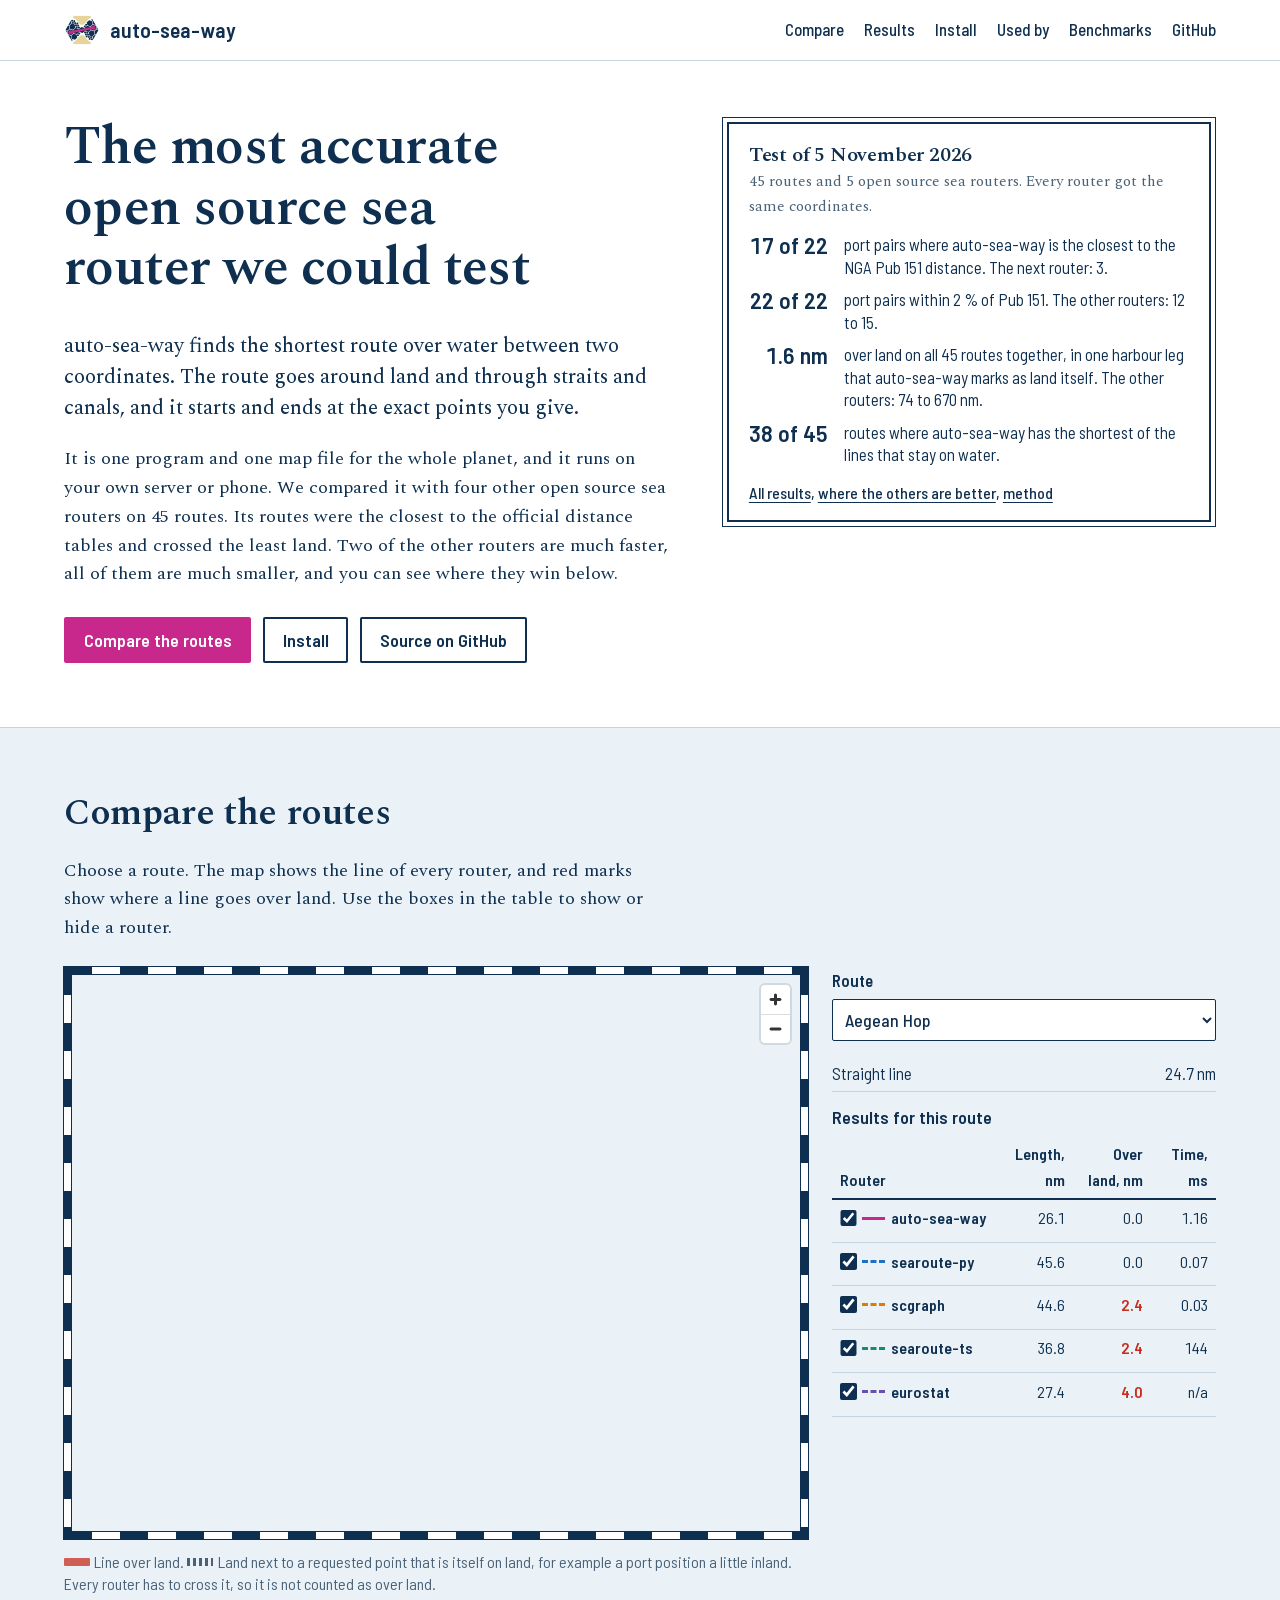
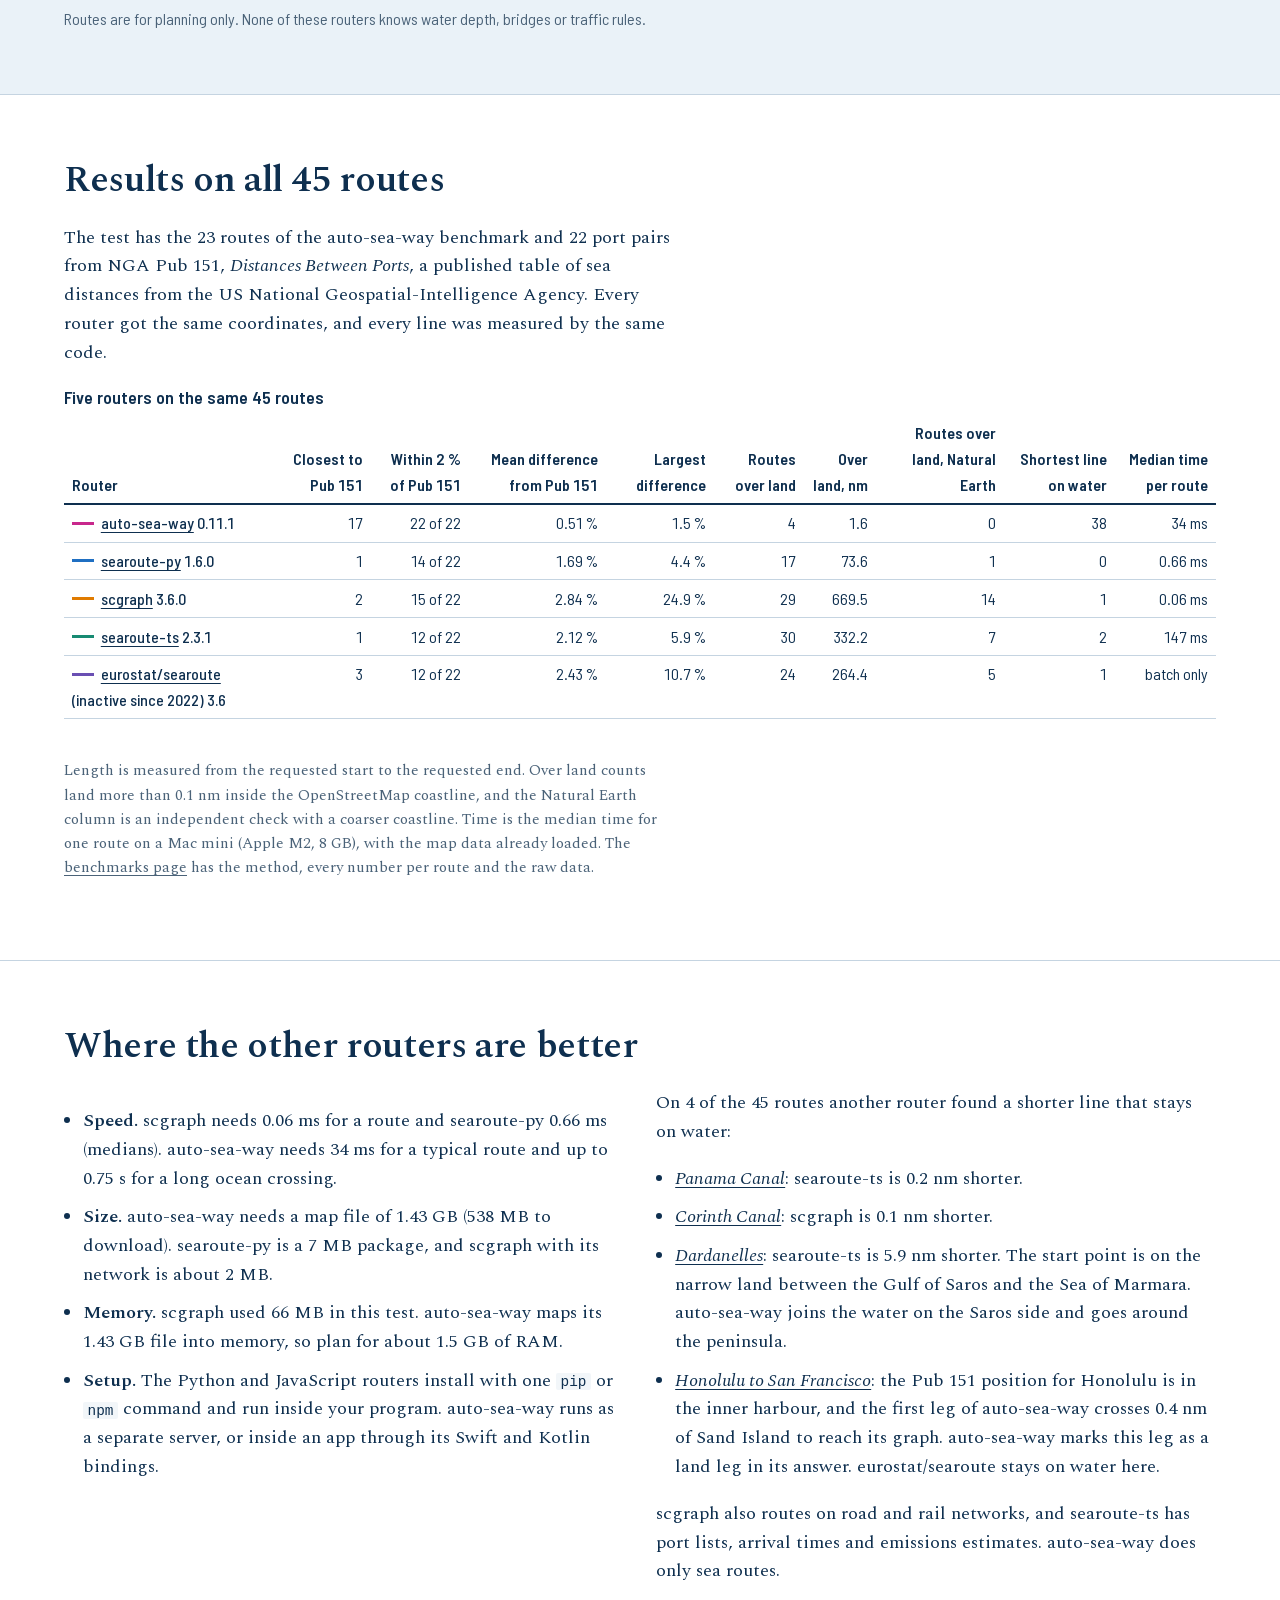
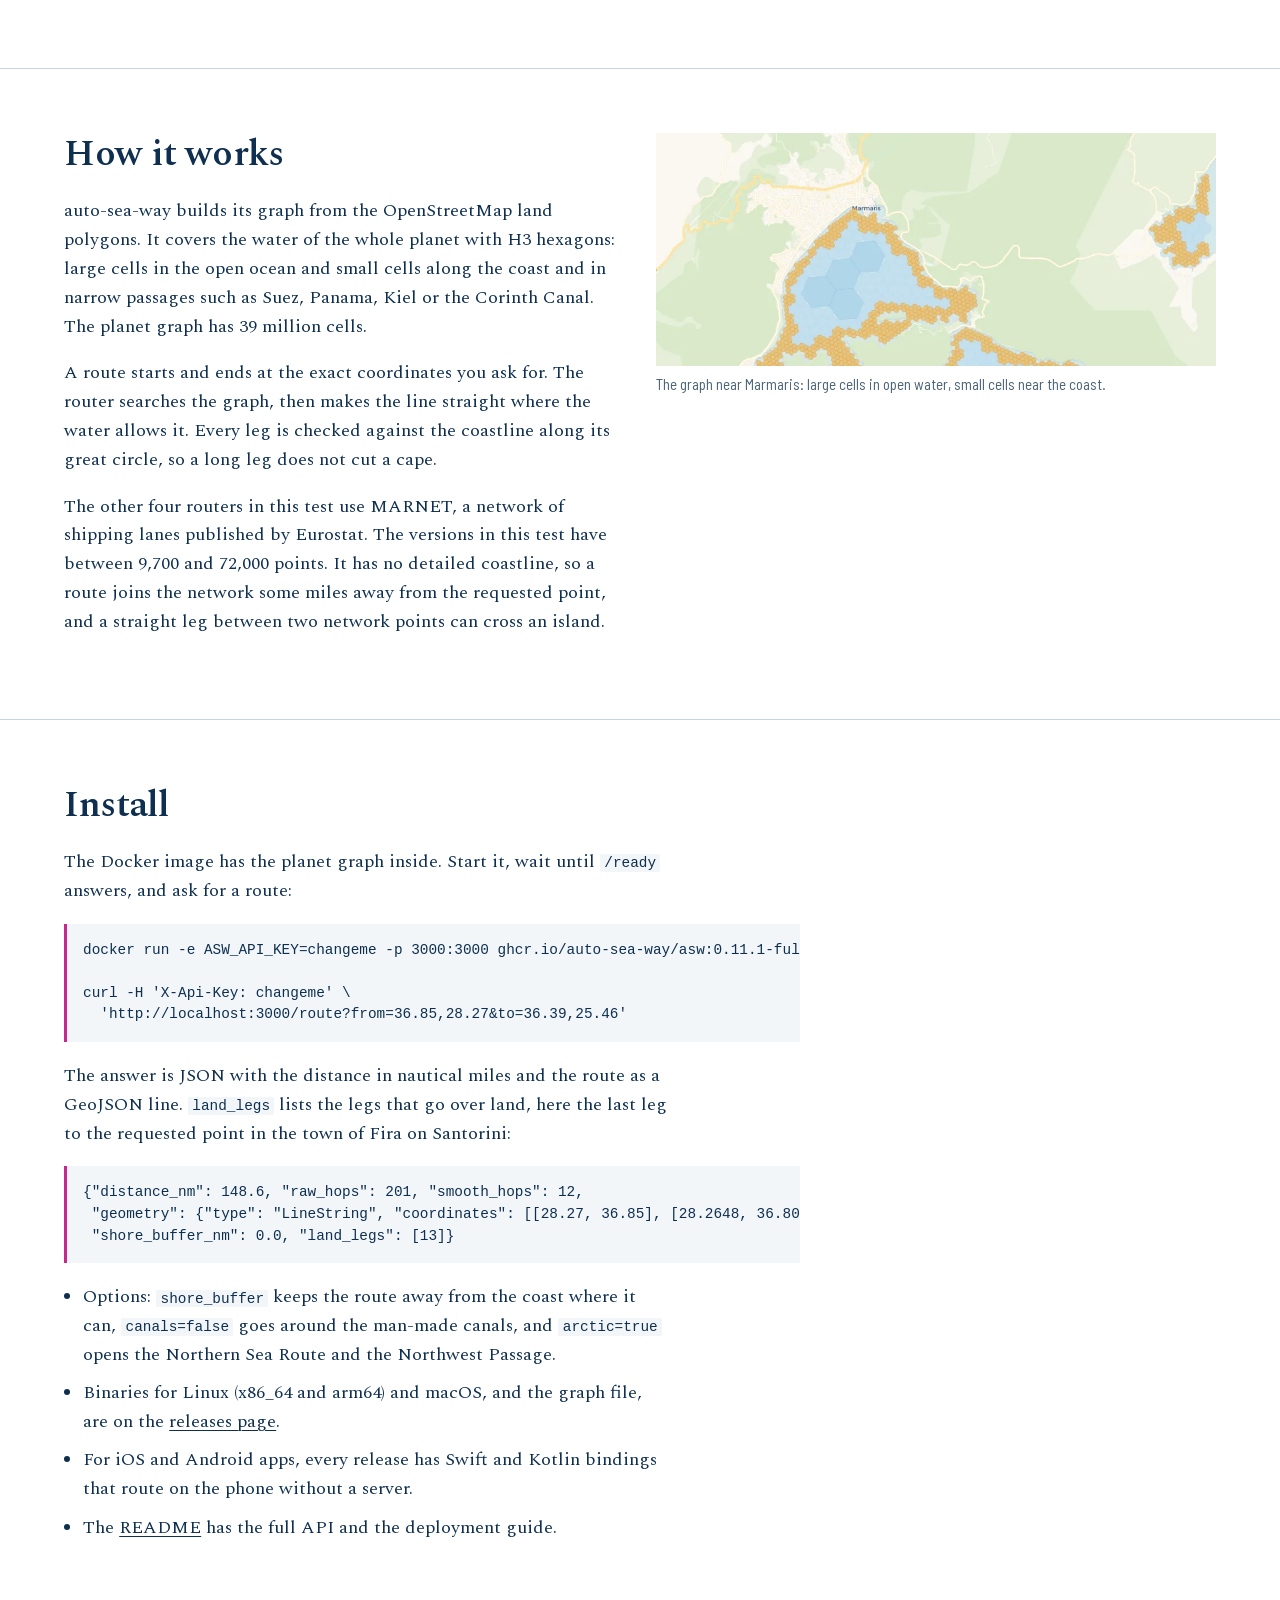
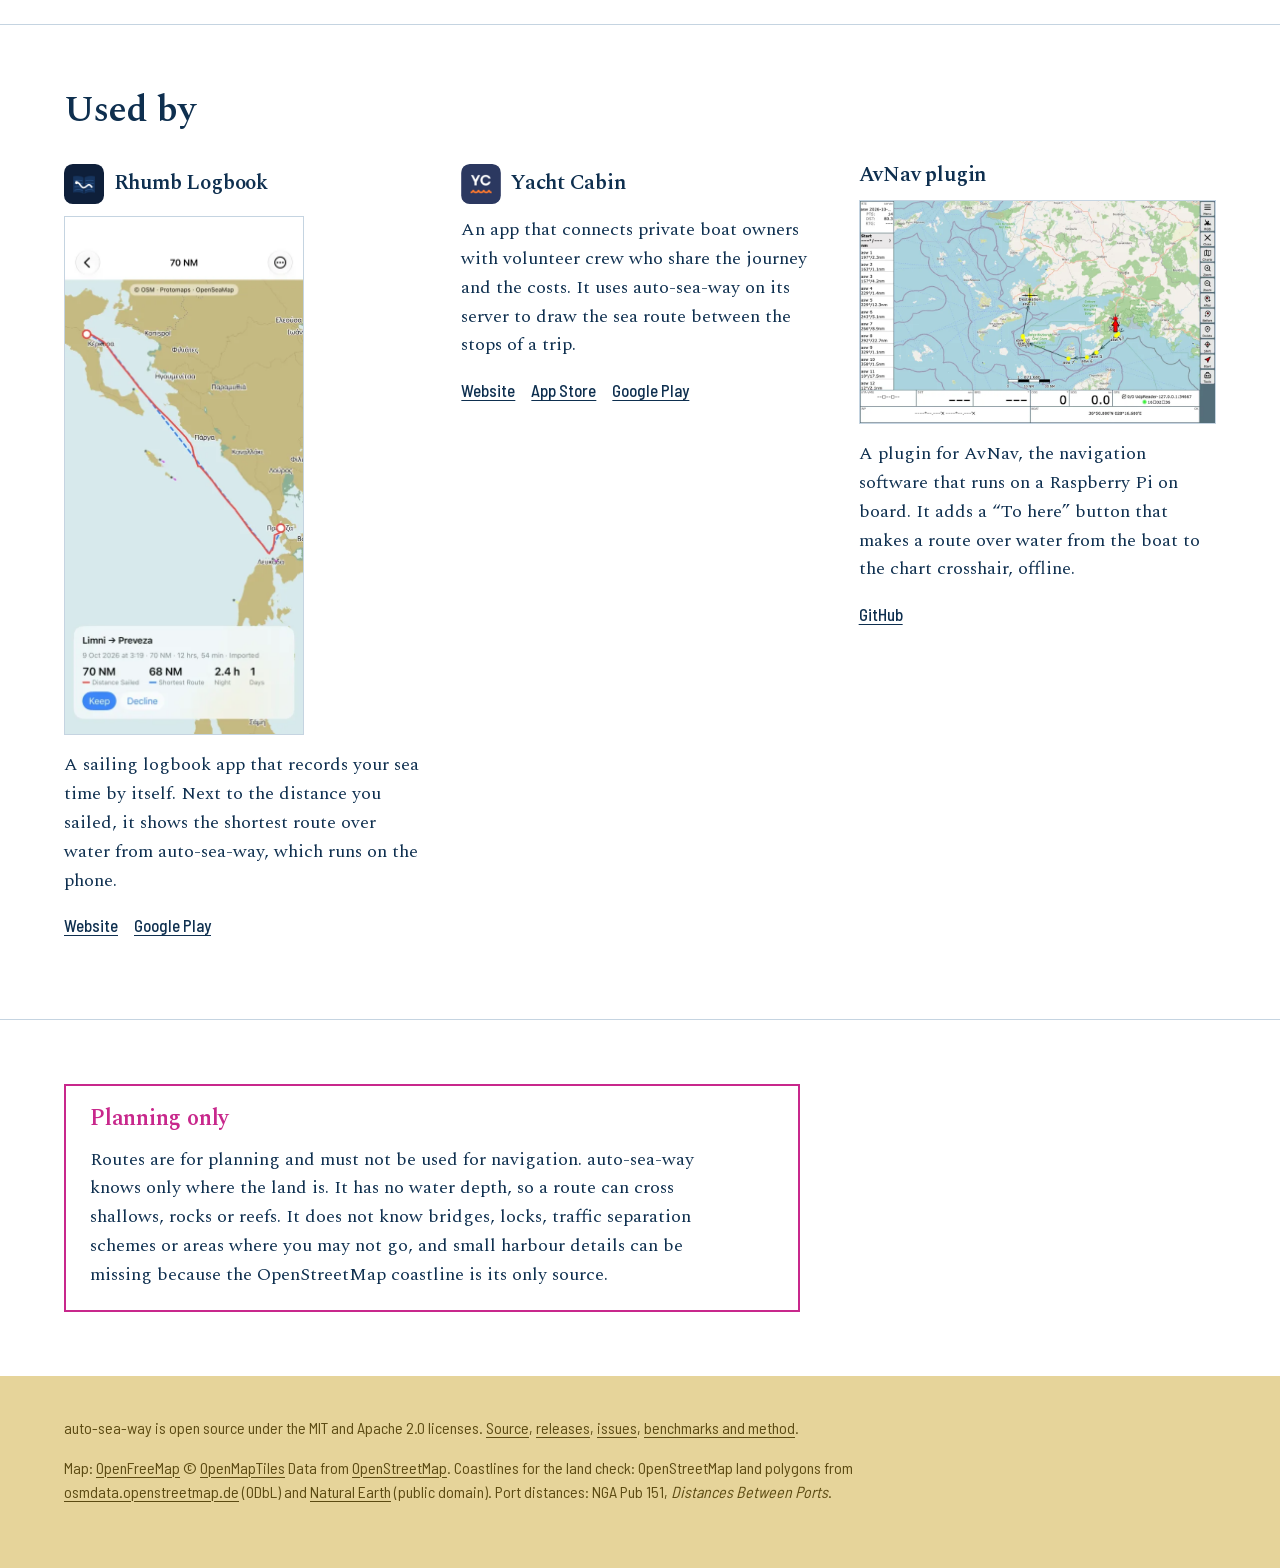
==== commit d93e816e: "Plain route hashes, local map option, page fixes" ====
--- a/index.html
+++ b/index.html
@@ -133,10 +133,10 @@
       <div>
         <p>On 4 of the 45 routes another router found a shorter line that stays on water:</p>
         <ul class="plain">
-          <li><a class="water" href="#route=panama-canal">Panama Canal</a>: searoute-ts is 0.2 nm shorter.</li>
-          <li><a class="water" href="#route=corinth-canal">Corinth Canal</a>: scgraph is 0.1 nm shorter.</li>
-          <li><a class="water" href="#route=dardanelles">Dardanelles</a>: searoute-ts is 5.9 nm shorter. The start point is on the narrow land between the Gulf of Saros and the Sea of Marmara. auto-sea-way joins the water on the Saros side and goes around the peninsula.</li>
-          <li><a class="water" href="#route=honolulu-san-francisco">Honolulu to San Francisco</a>: the Pub 151 position for Honolulu is in the inner harbour, and the first leg of auto-sea-way crosses 0.4 nm of Sand Island to reach its graph. auto-sea-way marks this leg as a land leg in its answer. eurostat/searoute stays on water here.</li>
+          <li><a class="water" href="#panama-canal">Panama Canal</a>: searoute-ts is 0.2 nm shorter.</li>
+          <li><a class="water" href="#corinth-canal">Corinth Canal</a>: scgraph is 0.1 nm shorter.</li>
+          <li><a class="water" href="#dardanelles">Dardanelles</a>: searoute-ts is 5.9 nm shorter. The start point is on the narrow land between the Gulf of Saros and the Sea of Marmara. auto-sea-way joins the water on the Saros side and goes around the peninsula.</li>
+          <li><a class="water" href="#honolulu-san-francisco">Honolulu to San Francisco</a>: the Pub 151 position for Honolulu is in the inner harbour, and the first leg of auto-sea-way crosses 0.4 nm of Sand Island to reach its graph. auto-sea-way marks this leg as a land leg in its answer. eurostat/searoute stays on water here.</li>
         </ul>
         <p>scgraph also routes on road and rail networks, and searoute-ts has port lists, arrival times and emissions estimates. auto-sea-way does only sea routes.</p>
       </div>
--- a/style.css
+++ b/style.css
@@ -82,8 +82,8 @@
 .small { font-size: 0.95rem; color: var(--muted); }
 em.water, .water { font-style: italic; }
 
-.wrap { max-width: var(--wide); margin: 0 auto; padding: 0 1rem; }
-@media (min-width: 40rem) { .wrap { padding: 0 2rem; } }
+.wrap { max-width: var(--wide); margin: 0 auto; padding-left: max(1rem, env(safe-area-inset-left, 0px)); padding-right: max(1rem, env(safe-area-inset-right, 0px)); }
+@media (min-width: 40rem) { .wrap { padding-left: max(2rem, env(safe-area-inset-left, 0px)); padding-right: max(2rem, env(safe-area-inset-right, 0px)); } }
 section { padding: 4rem 0; }
 section + section { border-top: 1px solid var(--rule); }
 
@@ -163,7 +163,8 @@
 .rtable tbody tr.dim { opacity: 0.45; }
 .rtable input { width: 1.05rem; height: 1.05rem; margin: 0 0.35rem 0 0; vertical-align: -0.15em; accent-color: var(--ink); }
 .rtable .land { color: var(--danger); font-weight: 600; }
-.scroll { overflow-x: auto; -webkit-overflow-scrolling: touch; }
+.scroll { overflow-x: auto; -webkit-overflow-scrolling: touch; margin-bottom: 2.5rem; }
+td.land { color: var(--danger); font-weight: 600; }
 .scroll table { min-width: 44rem; }
 .note-list { font-family: var(--sans); font-size: 1rem; padding-left: 1.1rem; max-width: var(--measure); }
 
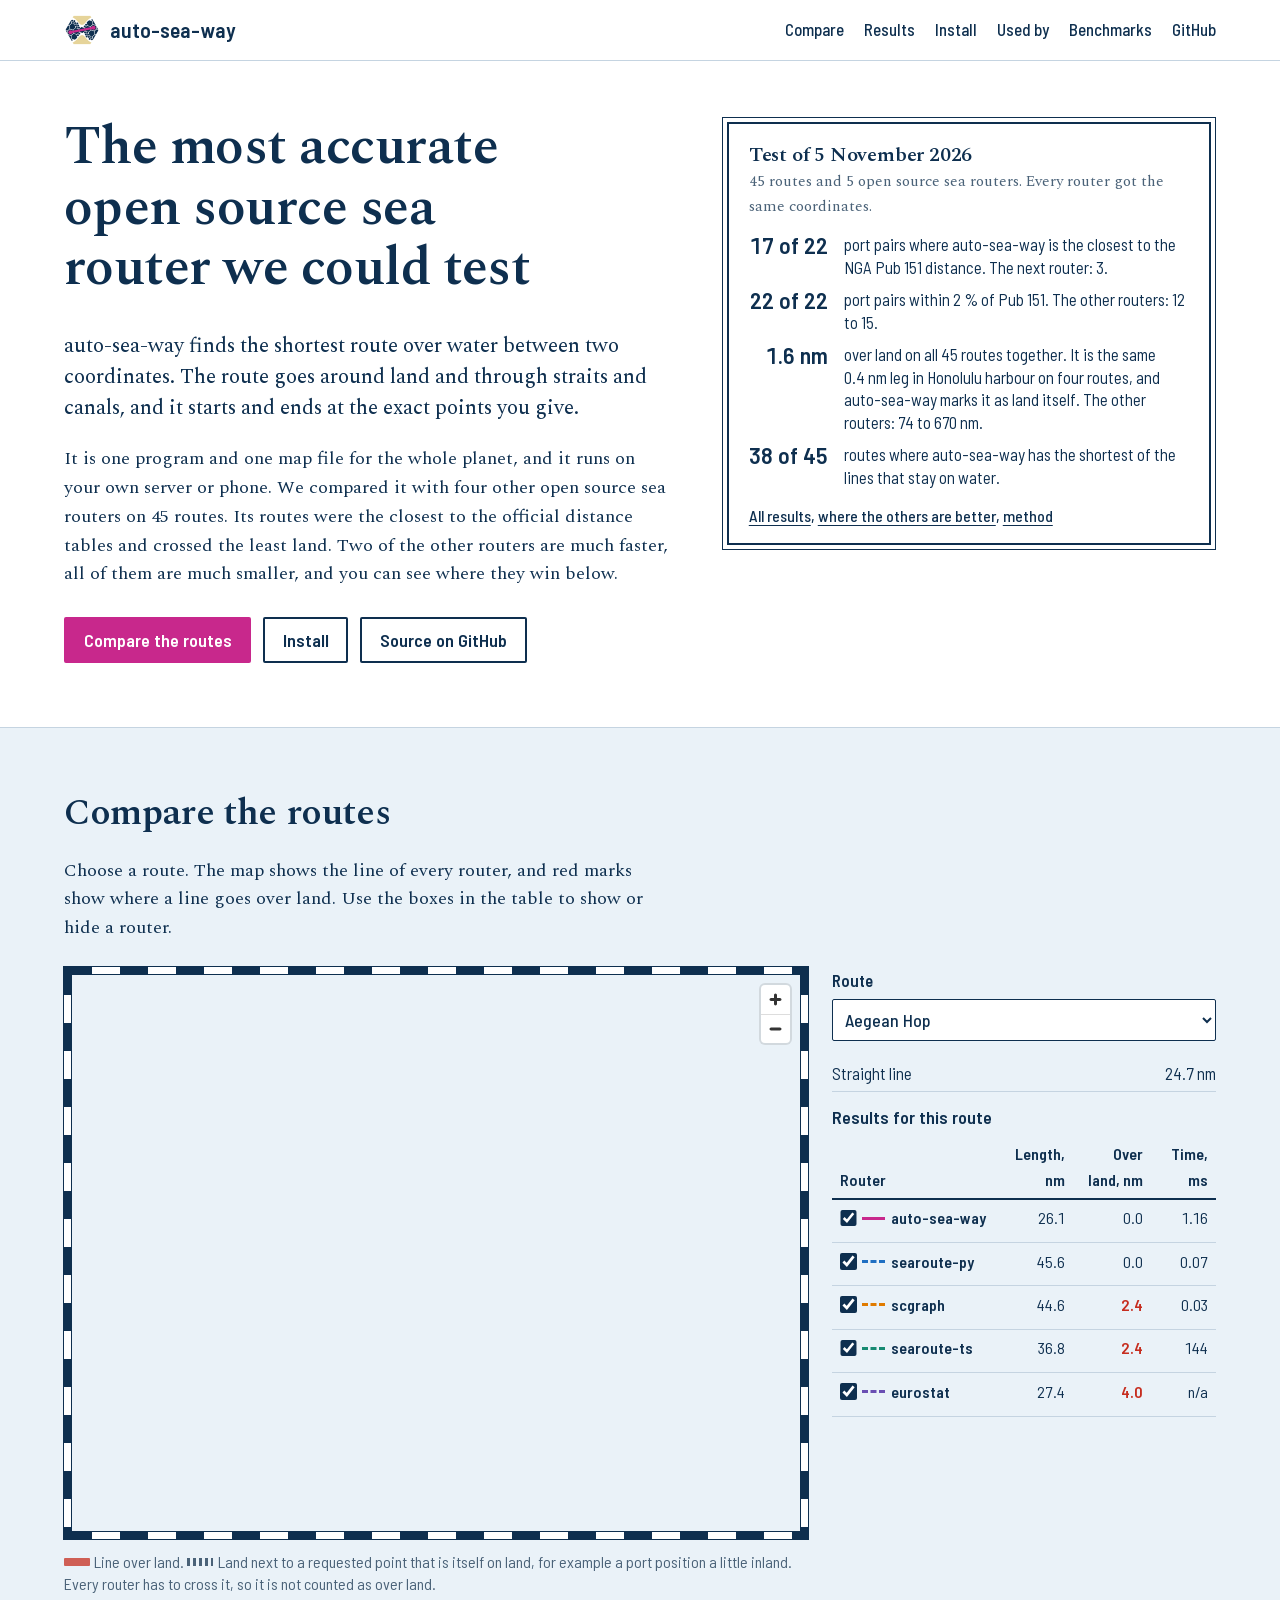
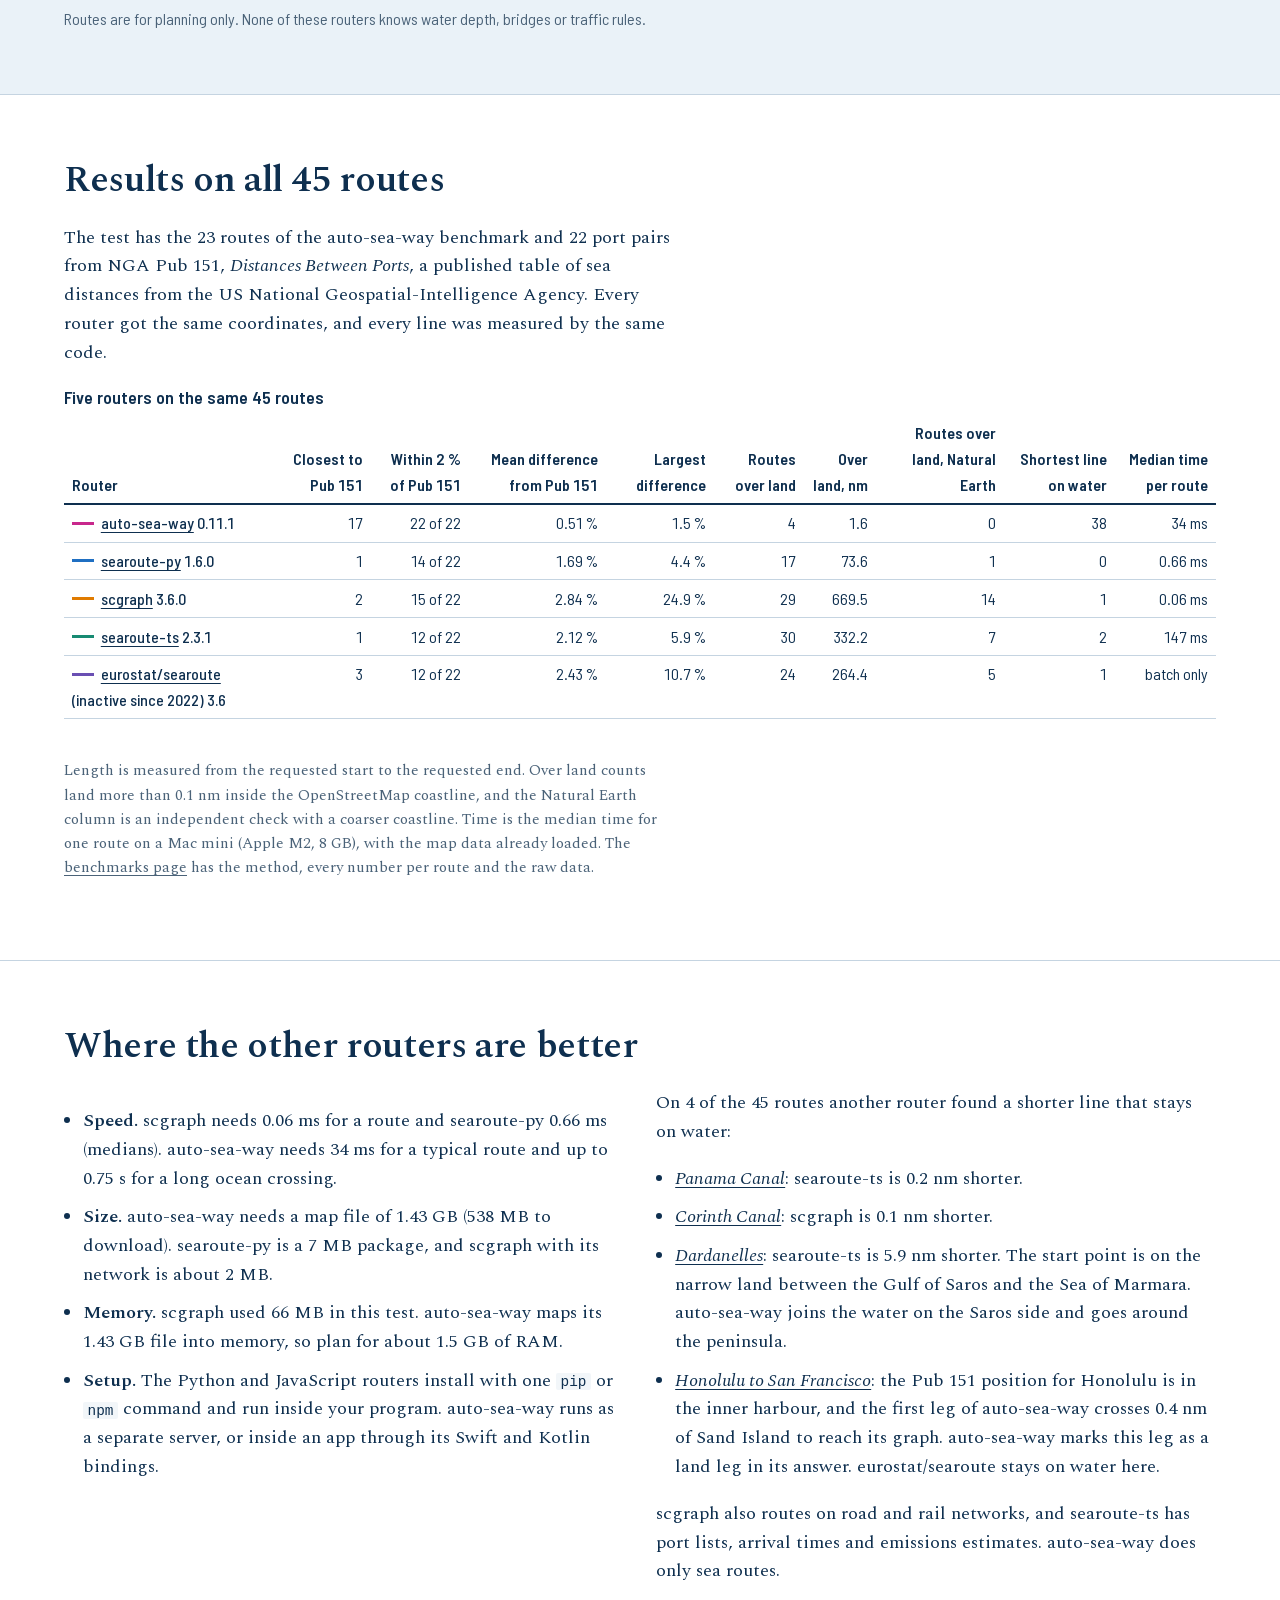
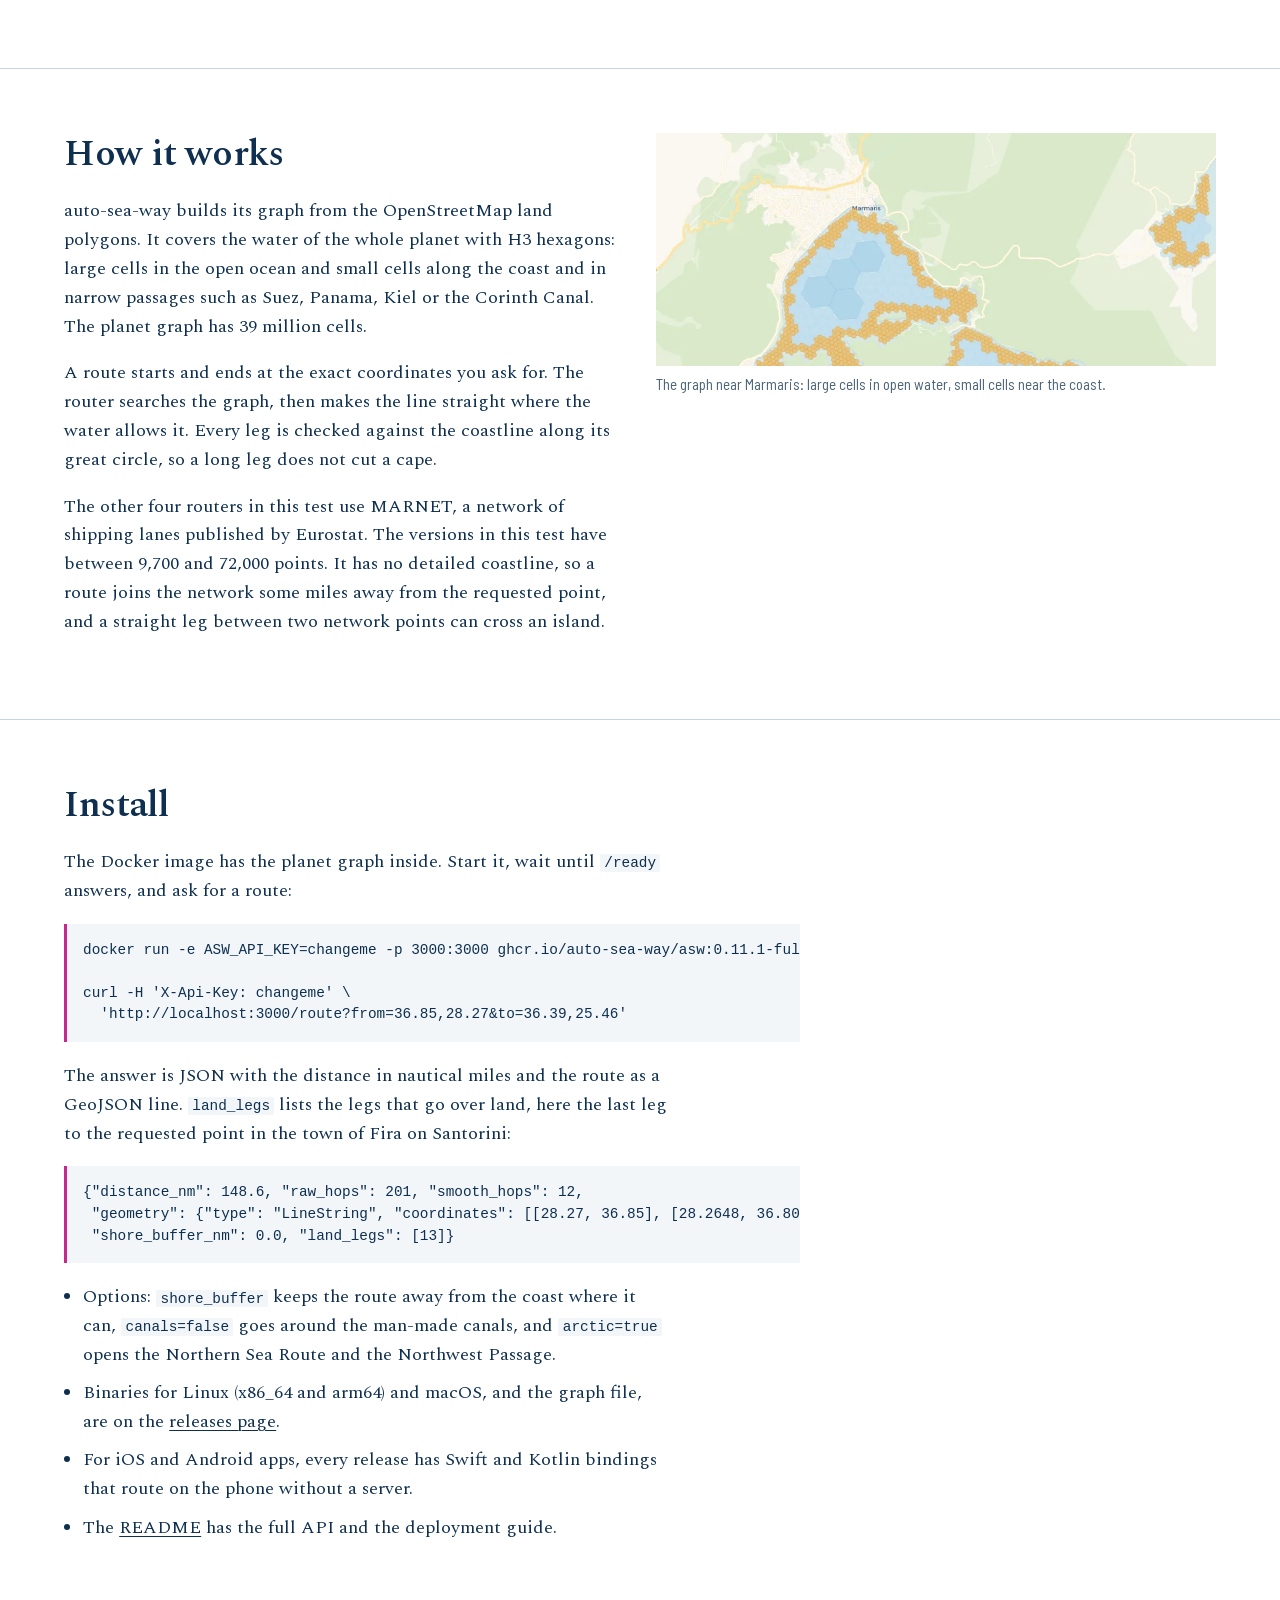
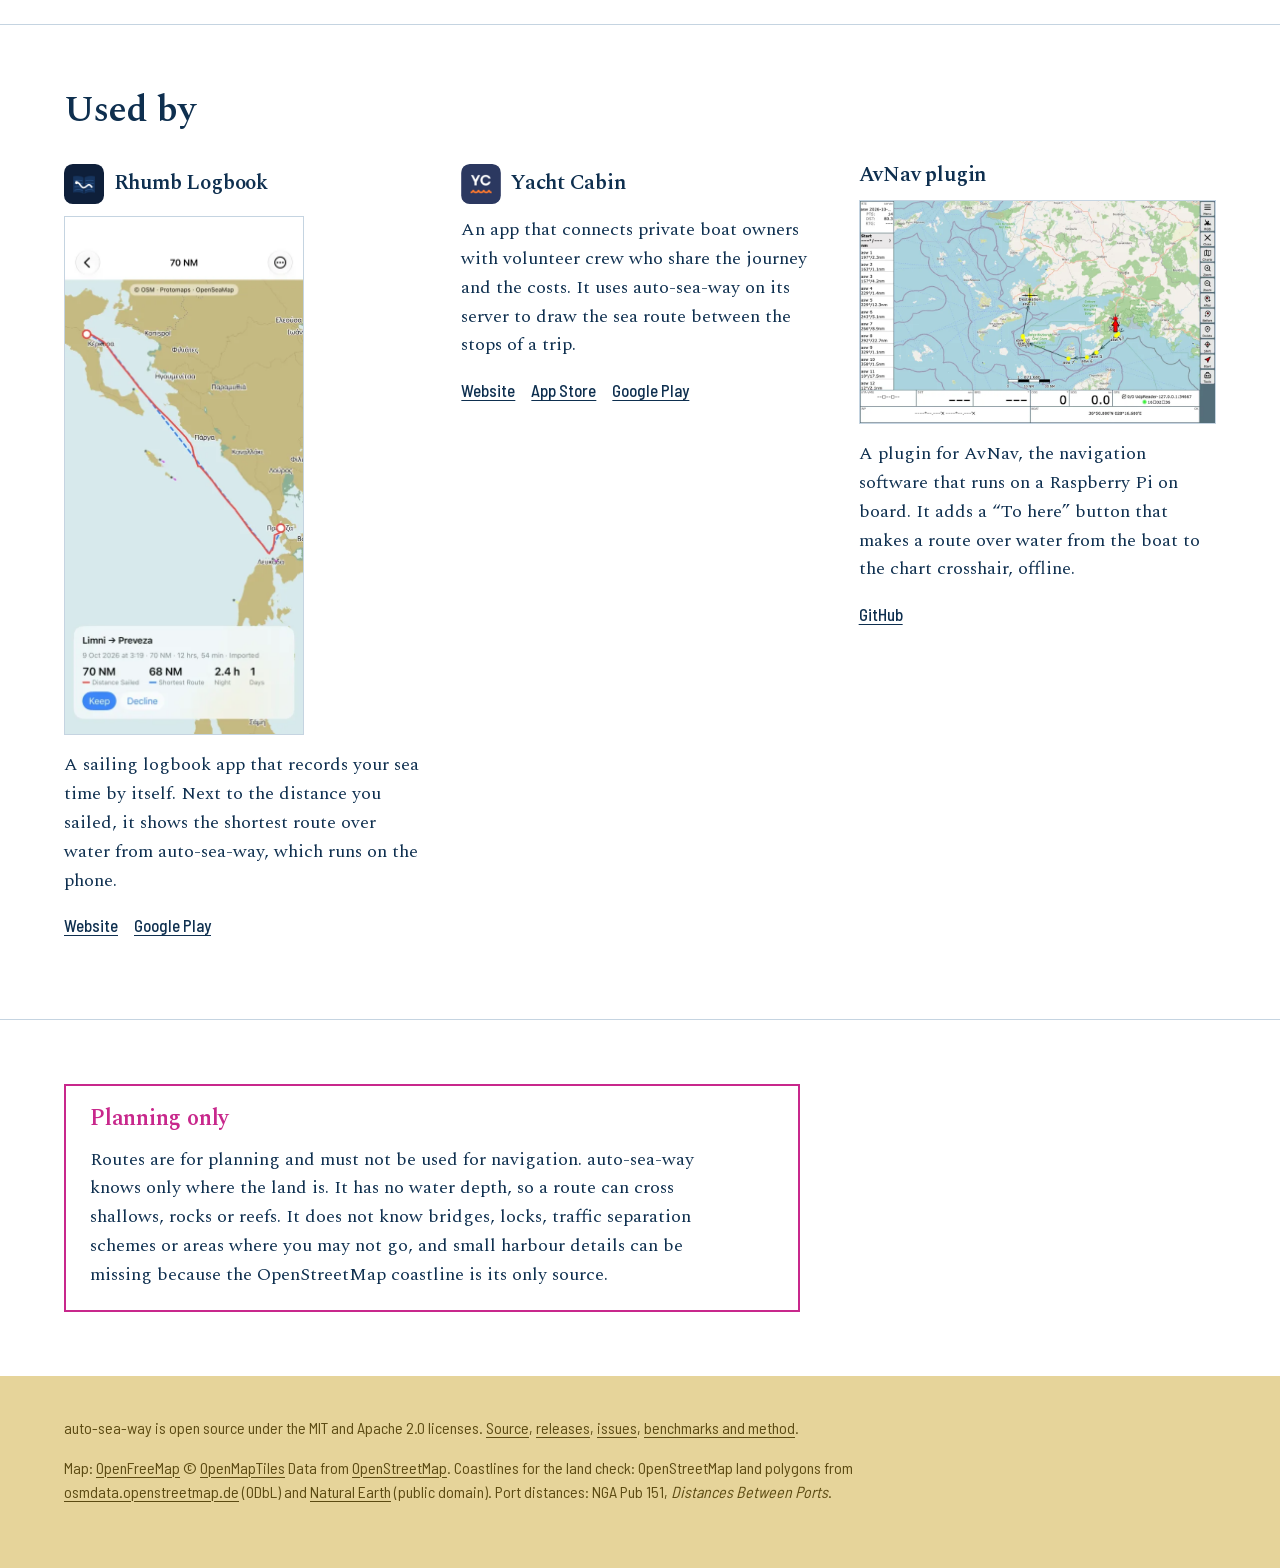
==== commit 6a50f17c: "Name the Honolulu harbour leg in the results box" ====
--- a/index.html
+++ b/index.html
@@ -54,7 +54,7 @@
 <dl>
 <dt>17 of 22</dt><dd>port pairs where auto-sea-way is the closest to the NGA Pub 151 distance. The next router: 3.</dd>
 <dt>22 of 22</dt><dd>port pairs within 2&nbsp;% of Pub 151. The other routers: 12 to 15.</dd>
-<dt>1.6 nm</dt><dd>over land on all 45 routes together, in one harbour leg that auto-sea-way marks as land itself. The other routers: 74 to 670 nm.</dd>
+<dt>1.6 nm</dt><dd>over land on all 45 routes together. It is the same 0.4&nbsp;nm leg in Honolulu harbour on four routes, and auto-sea-way marks it as land itself. The other routers: 74 to 670 nm.</dd>
 <dt>38 of 45</dt><dd>routes where auto-sea-way has the shortest of the lines that stay on water.</dd>
 </dl>
 <p class="links"><a href="#results">All results</a>, <a href="#others">where the others are better</a>, <a href="benchmarks.html#method">method</a></p>
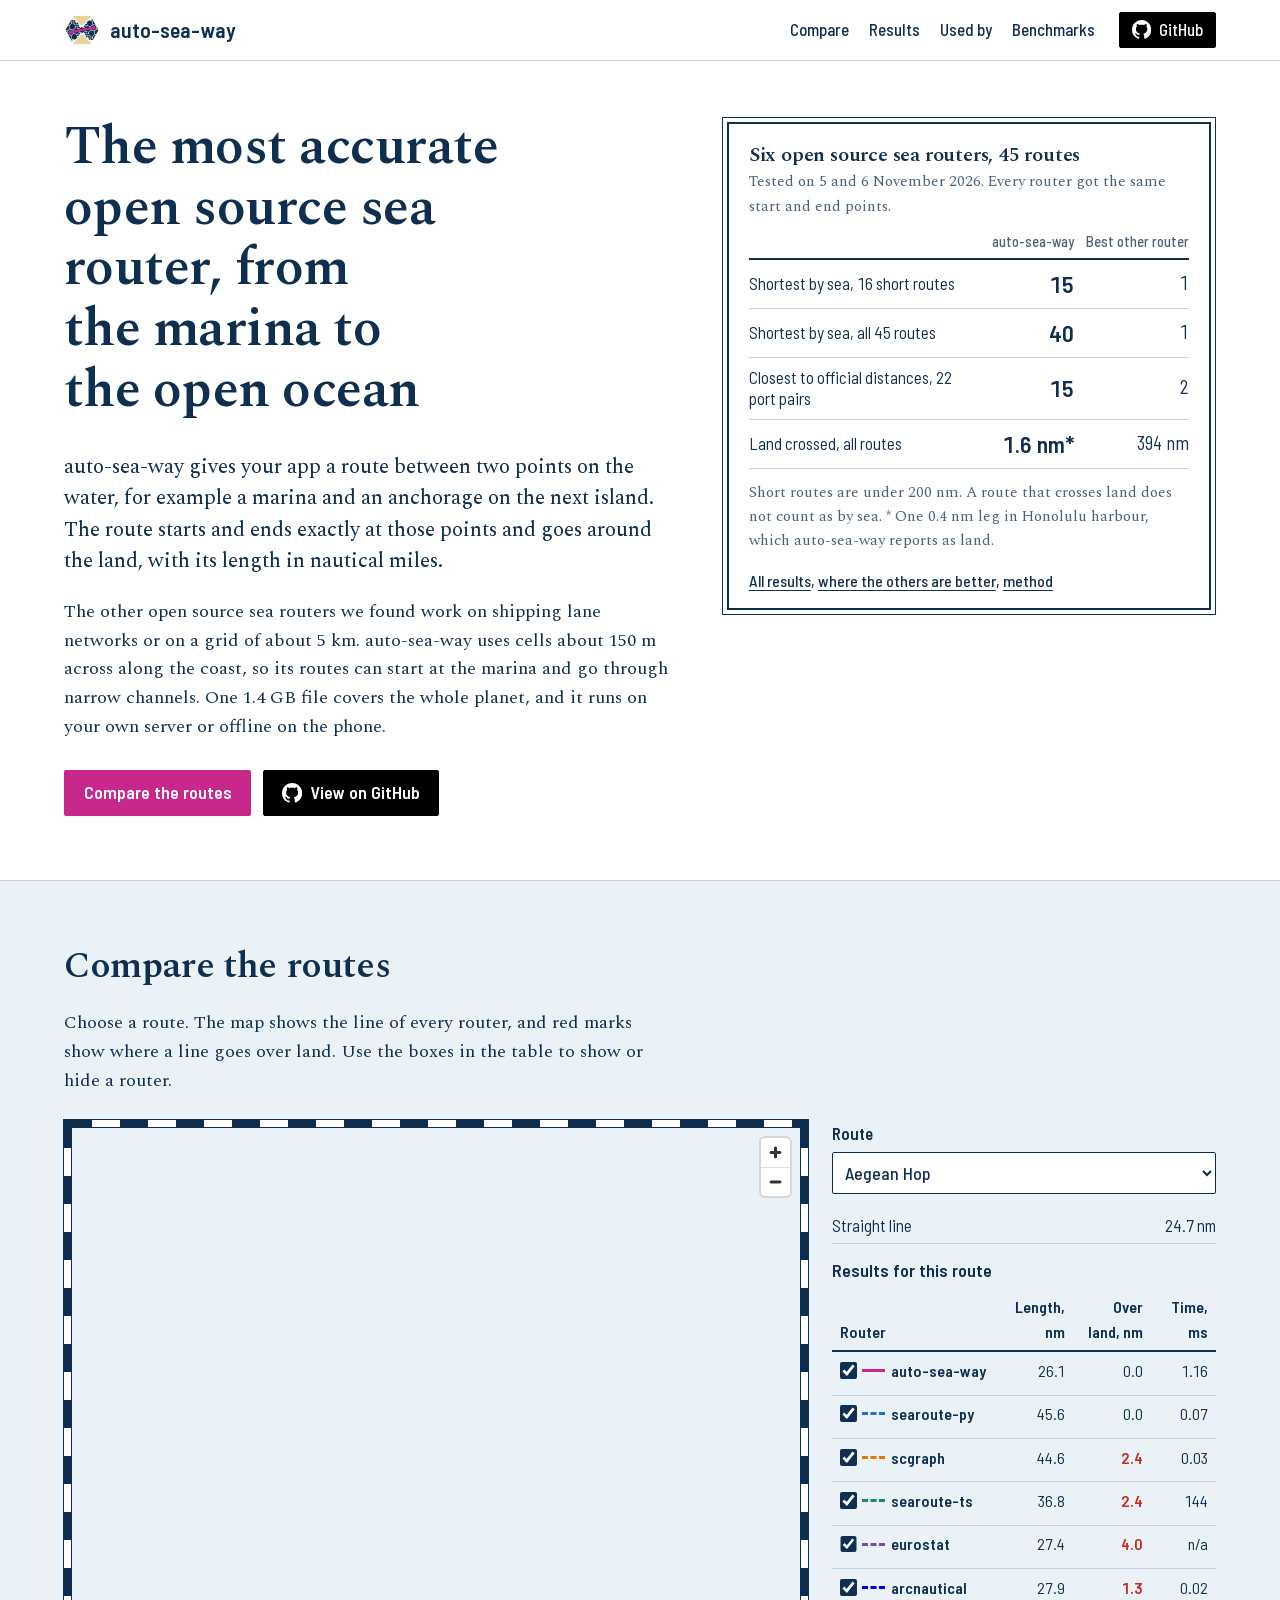
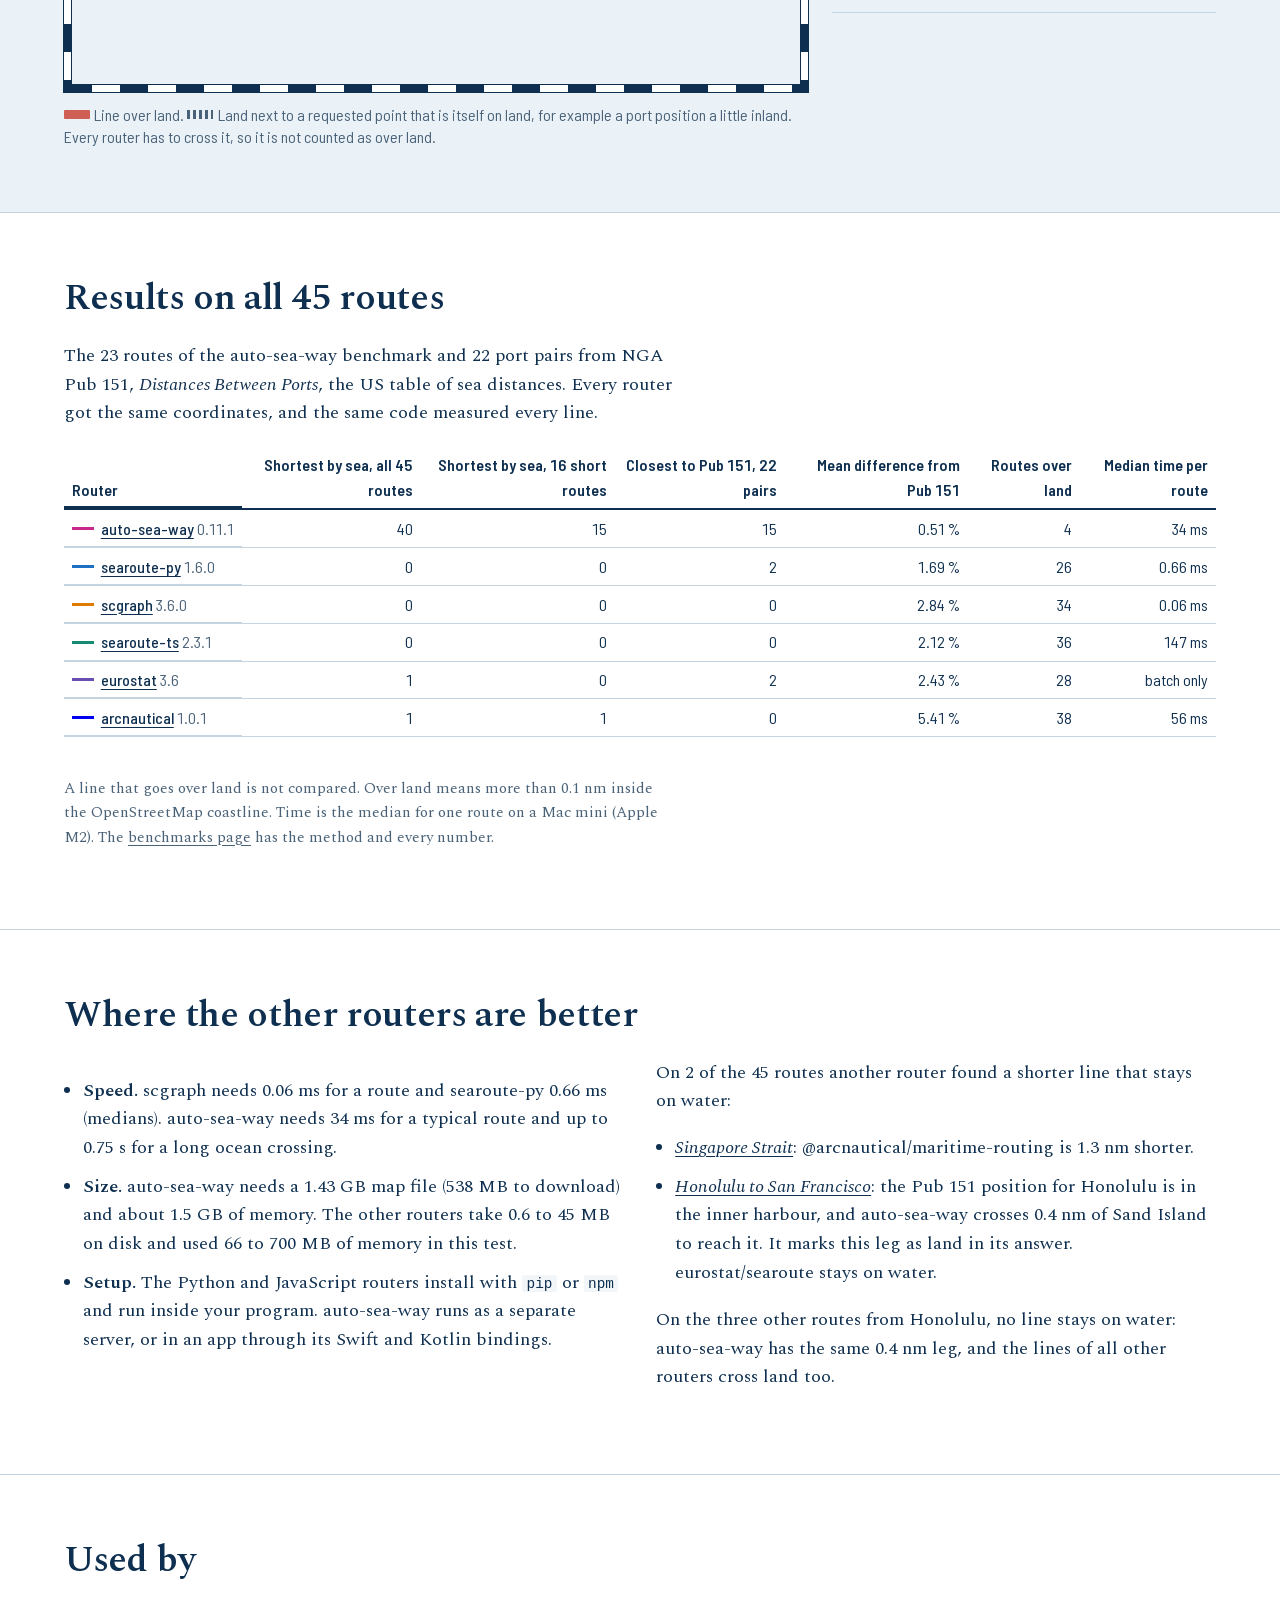
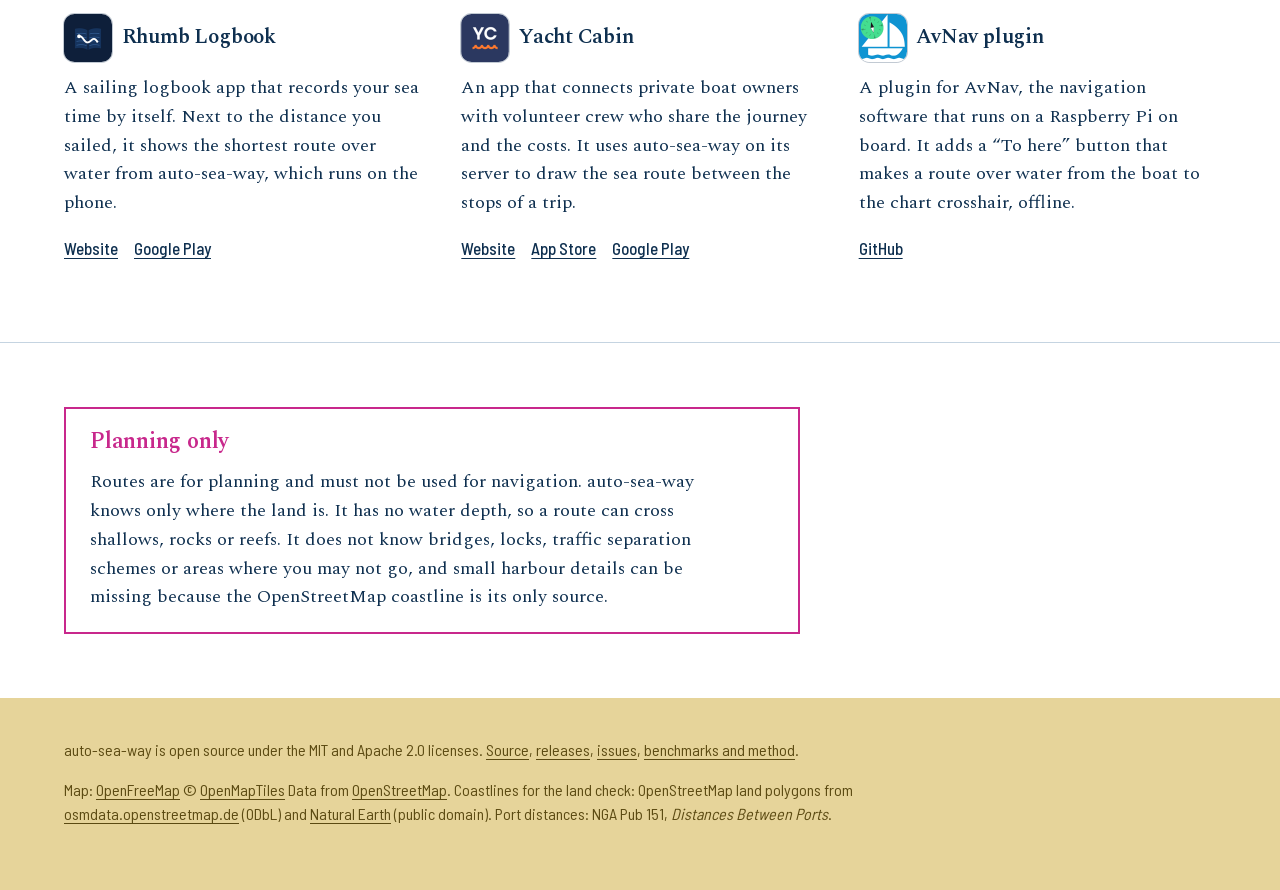
==== commit 4d920964: "Add @arcnautical/maritime-routing and simplify the site The comparison now has six routers. @arcnaut" ====
--- a/index.html
+++ b/index.html
@@ -3,10 +3,10 @@
 <head>
 <meta charset="utf-8">
 <meta name="viewport" content="width=device-width, initial-scale=1">
-<title>auto-sea-way</title>
-<meta name="description" content="auto-sea-way is an open source sea router. It finds the shortest route over water between two coordinates, around land and through straits and canals. Compare its routes with four other open source sea routers on 45 test routes.">
-<meta property="og:title" content="auto-sea-way, open source sea routing">
-<meta property="og:description" content="Shortest routes over water between any two coordinates, compared with four other open source sea routers on 45 test routes.">
+<title>auto-sea-way: the most accurate open source sea router</title>
+<meta name="description" content="auto-sea-way is the most accurate open source sea router, from the marina to the open ocean. Its routes start and end at the exact points you give and go through narrow channels. Compare it with five other open source sea routers on 45 routes.">
+<meta property="og:title" content="auto-sea-way: the most accurate open source sea router">
+<meta property="og:description" content="Sea routes from the marina to the open ocean, compared with five other open source sea routers on 45 routes.">
 <meta property="og:image" content="https://auto-sea-way.github.io/img/social-preview.png">
 <meta name="theme-color" content="#0e2f4f">
 <link rel="icon" href="favicon.svg" type="image/svg+xml">
@@ -23,13 +23,12 @@
   <div class="wrap">
     <a class="brand" href="./"><img src="img/logo.svg" alt="" width="36" height="36">auto-sea-way</a>
     <nav aria-label="Main">
-      <a href="#compare">Compare</a>
-      <a href="#results">Results</a>
-      <a href="#install">Install</a>
-      <a href="#used-by">Used by</a>
+      <a href="./#compare">Compare</a>
+      <a href="./#results">Results</a>
+      <a href="./#used-by">Used by</a>
       <a href="benchmarks.html">Benchmarks</a>
-      <a href="https://github.com/auto-sea-way/asw">GitHub</a>
     </nav>
+    <a class="gh" href="https://github.com/auto-sea-way/asw"><svg class="gh-mark" viewBox="0 0 16 16" width="16" height="16" aria-hidden="true"><path d="M6.766 11.328c-2.063-.25-3.516-1.734-3.516-3.656 0-.781.281-1.625.75-2.188-.203-.515-.172-1.609.063-2.062.625-.078 1.468.25 1.968.703.594-.187 1.219-.281 1.985-.281.765 0 1.39.094 1.953.265.484-.437 1.344-.765 1.969-.687.218.422.25 1.515.046 2.047.5.593.766 1.39.766 2.203 0 1.922-1.453 3.375-3.547 3.64.531.344.89 1.094.89 1.954v1.625c0 .468.391.734.86.547C13.781 14.359 16 11.53 16 8.03 16 3.61 12.406 0 7.984 0 3.563 0 0 3.61 0 8.031a7.88 7.88 0 0 0 5.172 7.422c.422.156.828-.125.828-.547v-1.25c-.219.094-.5.156-.75.156-1.031 0-1.64-.562-2.078-1.609-.172-.422-.36-.672-.719-.719-.187-.015-.25-.093-.25-.187 0-.188.313-.328.625-.328.453 0 .844.281 1.25.86.313.452.64.655 1.031.655s.641-.14 1-.5c.266-.265.47-.5.657-.656"/></svg>GitHub</a>
   </div>
 </header>
 
@@ -37,26 +36,28 @@
 <section class="hero">
   <div class="wrap">
     <div>
-      <h1>The most accurate open source sea router we could test</h1>
-      <p class="lead">auto-sea-way finds the shortest route over water between two coordinates. The route goes around land and through straits and canals, and it starts and ends at the exact points you give.</p>
-      <p>It is one program and one map file for the whole planet, and it runs on your own server or phone. We compared it with four other open source sea routers on 45 routes. Its routes were the closest to the official distance tables and crossed the least land. Two of the other routers are much faster, all of them are much smaller, and you can see where they win below.</p>
+      <h1>The most accurate open source sea router, from the marina to the open ocean</h1>
+      <p class="lead">auto-sea-way gives your app a route between two points on the water, for example a marina and an anchorage on the next island. The route starts and ends exactly at those points and goes around the land, with its length in nautical miles.</p>
+      <p>The other open source sea routers we found work on shipping lane networks or on a grid of about 5 km. auto-sea-way uses cells about 150 m across along the coast, so its routes can start at the marina and go through narrow channels. One 1.4 GB file covers the whole planet, and it runs on your own server or offline on the phone.</p>
       <div class="actions">
         <a class="button primary" href="#compare">Compare the routes</a>
-        <a class="button" href="#install">Install</a>
-        <a class="button" href="https://github.com/auto-sea-way/asw">Source on GitHub</a>
+        <a class="button gh" href="https://github.com/auto-sea-way/asw"><svg class="gh-mark" viewBox="0 0 16 16" width="16" height="16" aria-hidden="true"><path d="M6.766 11.328c-2.063-.25-3.516-1.734-3.516-3.656 0-.781.281-1.625.75-2.188-.203-.515-.172-1.609.063-2.062.625-.078 1.468.25 1.968.703.594-.187 1.219-.281 1.985-.281.765 0 1.39.094 1.953.265.484-.437 1.344-.765 1.969-.687.218.422.25 1.515.046 2.047.5.593.766 1.39.766 2.203 0 1.922-1.453 3.375-3.547 3.64.531.344.89 1.094.89 1.954v1.625c0 .468.391.734.86.547C13.781 14.359 16 11.53 16 8.03 16 3.61 12.406 0 7.984 0 3.563 0 0 3.61 0 8.031a7.88 7.88 0 0 0 5.172 7.422c.422.156.828-.125.828-.547v-1.25c-.219.094-.5.156-.75.156-1.031 0-1.64-.562-2.078-1.609-.172-.422-.36-.672-.719-.719-.187-.015-.25-.093-.25-.187 0-.188.313-.328.625-.328.453 0 .844.281 1.25.86.313.452.64.655 1.031.655s.641-.14 1-.5c.266-.265.47-.5.657-.656"/></svg>View on GitHub</a>
       </div>
     </div>
     <aside class="titleblock" aria-labelledby="tb-title">
       <div>
 <!-- build:titleblock -->
-<h2 id="tb-title">Test of 5 November 2026</h2>
-<p class="small">45 routes and 5 open source sea routers. Every router got the same coordinates.</p>
-<dl>
-<dt>17 of 22</dt><dd>port pairs where auto-sea-way is the closest to the NGA Pub 151 distance. The next router: 3.</dd>
-<dt>22 of 22</dt><dd>port pairs within 2&nbsp;% of Pub 151. The other routers: 12 to 15.</dd>
-<dt>1.6 nm</dt><dd>over land on all 45 routes together. It is the same 0.4&nbsp;nm leg in Honolulu harbour on four routes, and auto-sea-way marks it as land itself. The other routers: 74 to 670 nm.</dd>
-<dt>38 of 45</dt><dd>routes where auto-sea-way has the shortest of the lines that stay on water.</dd>
-</dl>
+<h2 id="tb-title">Six open source sea routers, 45 routes</h2>
+<p class="small">Tested on 5 and 6 November 2026. Every router got the same start and end points.</p>
+<table class="tb">
+<thead><tr><td></td><th scope="col">auto-sea-way</th><th scope="col">Best other router</th></tr></thead>
+<tbody>
+<tr><th scope="row">Shortest by sea, 16 short routes</th><td>15</td><td>1</td></tr>
+<tr><th scope="row">Shortest by sea, all 45 routes</th><td>40</td><td>1</td></tr>
+<tr><th scope="row">Closest to official distances, 22 port pairs</th><td>15</td><td>2</td></tr>
+<tr><th scope="row">Land crossed, all routes</th><td>1.6&nbsp;nm*</td><td>394&nbsp;nm</td></tr>
+</tbody></table>
+<p class="small note">Short routes are under 200&nbsp;nm. A route that crosses land does not count as by sea. *&nbsp;One 0.4&nbsp;nm leg in Honolulu harbour, which auto-sea-way reports as land.</p>
 <p class="links"><a href="#results">All results</a>, <a href="#others">where the others are better</a>, <a href="benchmarks.html#method">method</a></p>
 <!-- /build:titleblock -->
       </div>
@@ -72,7 +73,6 @@
       <div>
         <div class="chartframe"><div id="map" role="region" aria-label="Map of the chosen route"></div></div>
         <p class="mapnote"><span class="legend-land"></span>Line over land. <span class="legend-end"></span>Land next to a requested point that is itself on land, for example a port position a little inland. Every router has to cross it, so it is not counted as over land.</p>
-        <p class="mapnote">Routes are for planning only. None of these routers knows water depth, bridges or traffic rules.</p>
       </div>
       <div class="panel">
         <label for="route">Route</label>
@@ -93,30 +93,26 @@
 <section id="results">
   <div class="wrap">
     <h2>Results on all 45 routes</h2>
-    <p>The test has the 23 routes of the auto-sea-way benchmark and 22 port pairs from NGA Pub 151, <em>Distances Between Ports</em>, a published table of sea distances from the US National Geospatial-Intelligence Agency. Every router got the same coordinates, and every line was measured by the same code.</p>
+    <p>The 23 routes of the auto-sea-way benchmark and 22 port pairs from NGA Pub 151, <em>Distances Between Ports</em>, the US table of sea distances. Every router got the same coordinates, and the same code measured every line.</p>
 <!-- build:results -->
-<div class="scroll"><table>
-<caption>Five routers on the same 45 routes</caption>
-<thead><tr><th scope="col">Router</th><th scope="col">Closest to Pub 151</th><th scope="col">Within 2&nbsp;% of Pub 151</th><th scope="col">Mean difference from Pub 151</th><th scope="col">Largest difference</th><th scope="col">Routes over land</th><th scope="col">Over land, nm</th><th scope="col">Routes over land, Natural Earth</th><th scope="col">Shortest line on water</th><th scope="col">Median time per route</th></tr></thead>
+<div class="scroll"><table aria-label="Results of 6 routers on 45 routes">
+<thead><tr><th scope="col">Router</th><th scope="col">Shortest by sea, all 45 routes</th><th scope="col">Shortest by sea, 16 short routes</th><th scope="col">Closest to Pub 151, 22 pairs</th><th scope="col">Mean difference from Pub 151</th><th scope="col">Routes over land</th><th scope="col">Median time per route</th></tr></thead>
 <tbody>
-<tr><th scope="row"><span class="swatch" style="border-top-color:#C8288C"></span><a href="https://github.com/auto-sea-way/asw">auto-sea-way</a> 0.11.1</th>
-<td>17</td><td>22 of 22</td><td>0.51&nbsp;%</td><td>1.5&nbsp;%</td>
-<td>4</td><td>1.6</td><td>0</td><td>38</td><td>34 ms</td></tr>
-<tr><th scope="row"><span class="swatch" style="border-top-color:#1F6FC2"></span><a href="https://github.com/genthalili/searoute-py">searoute-py</a> 1.6.0</th>
-<td>1</td><td>14 of 22</td><td>1.69&nbsp;%</td><td>4.4&nbsp;%</td>
-<td>17</td><td>73.6</td><td>1</td><td>0</td><td>0.66 ms</td></tr>
-<tr><th scope="row"><span class="swatch" style="border-top-color:#E07B00"></span><a href="https://github.com/connor-makowski/scgraph">scgraph</a> 3.6.0</th>
-<td>2</td><td>15 of 22</td><td>2.84&nbsp;%</td><td>24.9&nbsp;%</td>
-<td>29</td><td>669.5</td><td>14</td><td>1</td><td>0.06 ms</td></tr>
-<tr><th scope="row"><span class="swatch" style="border-top-color:#178A72"></span><a href="https://github.com/mayurrawte/searoute-ts">searoute-ts</a> 2.3.1</th>
-<td>1</td><td>12 of 22</td><td>2.12&nbsp;%</td><td>5.9&nbsp;%</td>
-<td>30</td><td>332.2</td><td>7</td><td>2</td><td>147 ms</td></tr>
-<tr><th scope="row"><span class="swatch" style="border-top-color:#6A4FB3"></span><a href="https://github.com/eurostat/searoute">eurostat/searoute</a> (inactive since 2022) 3.6</th>
-<td>3</td><td>12 of 22</td><td>2.43&nbsp;%</td><td>10.7&nbsp;%</td>
-<td>24</td><td>264.4</td><td>5</td><td>1</td><td>batch only</td></tr>
+<tr><th scope="row"><span class="swatch" style="border-top-color:#C8288C"></span><a href="https://github.com/auto-sea-way/asw">auto-sea-way</a> <span class="ver">0.11.1</span></th>
+<td>40</td><td>15</td><td>15</td><td>0.51&nbsp;%</td><td>4</td><td>34 ms</td></tr>
+<tr><th scope="row"><span class="swatch" style="border-top-color:#1F6FC2"></span><a href="https://github.com/genthalili/searoute-py">searoute-py</a> <span class="ver">1.6.0</span></th>
+<td>0</td><td>0</td><td>2</td><td>1.69&nbsp;%</td><td>26</td><td>0.66 ms</td></tr>
+<tr><th scope="row"><span class="swatch" style="border-top-color:#E07B00"></span><a href="https://github.com/connor-makowski/scgraph">scgraph</a> <span class="ver">3.6.0</span></th>
+<td>0</td><td>0</td><td>0</td><td>2.84&nbsp;%</td><td>34</td><td>0.06 ms</td></tr>
+<tr><th scope="row"><span class="swatch" style="border-top-color:#178A72"></span><a href="https://github.com/mayurrawte/searoute-ts">searoute-ts</a> <span class="ver">2.3.1</span></th>
+<td>0</td><td>0</td><td>0</td><td>2.12&nbsp;%</td><td>36</td><td>147 ms</td></tr>
+<tr><th scope="row"><span class="swatch" style="border-top-color:#6A4FB3"></span><a href="https://github.com/eurostat/searoute">eurostat</a> <span class="ver">3.6</span></th>
+<td>1</td><td>0</td><td>2</td><td>2.43&nbsp;%</td><td>28</td><td>batch only</td></tr>
+<tr><th scope="row"><span class="swatch" style="border-top-color:#0000F0"></span><a href="https://github.com/arcnautical/maritime-routing">arcnautical</a> <span class="ver">1.0.1</span></th>
+<td>1</td><td>1</td><td>0</td><td>5.41&nbsp;%</td><td>38</td><td>56 ms</td></tr>
 </tbody></table></div>
 <!-- /build:results -->
-    <p class="small">Length is measured from the requested start to the requested end. Over land counts land more than 0.1 nm inside the OpenStreetMap coastline, and the Natural Earth column is an independent check with a coarser coastline. Time is the median time for one route on a Mac mini (Apple M2, 8 GB), with the map data already loaded. The <a href="benchmarks.html">benchmarks page</a> has the method, every number per route and the raw data.</p>
+    <p class="small">A line that goes over land is not compared. Over land means more than 0.1 nm inside the OpenStreetMap coastline. Time is the median for one route on a Mac mini (Apple M2). The <a href="benchmarks.html">benchmarks page</a> has the method and every number.</p>
   </div>
 </section>
 
@@ -126,78 +122,39 @@
     <div class="cols">
       <ul class="plain">
         <li><strong>Speed.</strong> scgraph needs 0.06 ms for a route and searoute-py 0.66 ms (medians). auto-sea-way needs 34 ms for a typical route and up to 0.75 s for a long ocean crossing.</li>
-        <li><strong>Size.</strong> auto-sea-way needs a map file of 1.43 GB (538 MB to download). searoute-py is a 7 MB package, and scgraph with its network is about 2 MB.</li>
-        <li><strong>Memory.</strong> scgraph used 66 MB in this test. auto-sea-way maps its 1.43 GB file into memory, so plan for about 1.5 GB of RAM.</li>
-        <li><strong>Setup.</strong> The Python and JavaScript routers install with one <code>pip</code> or <code>npm</code> command and run inside your program. auto-sea-way runs as a separate server, or inside an app through its Swift and Kotlin bindings.</li>
+        <li><strong>Size.</strong> auto-sea-way needs a 1.43 GB map file (538 MB to download) and about 1.5 GB of memory. The other routers take 0.6 to 45 MB on disk and used 66 to 700 MB of memory in this test.</li>
+        <li><strong>Setup.</strong> The Python and JavaScript routers install with <code>pip</code> or <code>npm</code> and run inside your program. auto-sea-way runs as a separate server, or in an app through its Swift and Kotlin bindings.</li>
       </ul>
       <div>
-        <p>On 4 of the 45 routes another router found a shorter line that stays on water:</p>
+        <p>On 2 of the 45 routes another router found a shorter line that stays on water:</p>
         <ul class="plain">
-          <li><a class="water" href="#panama-canal">Panama Canal</a>: searoute-ts is 0.2 nm shorter.</li>
-          <li><a class="water" href="#corinth-canal">Corinth Canal</a>: scgraph is 0.1 nm shorter.</li>
-          <li><a class="water" href="#dardanelles">Dardanelles</a>: searoute-ts is 5.9 nm shorter. The start point is on the narrow land between the Gulf of Saros and the Sea of Marmara. auto-sea-way joins the water on the Saros side and goes around the peninsula.</li>
-          <li><a class="water" href="#honolulu-san-francisco">Honolulu to San Francisco</a>: the Pub 151 position for Honolulu is in the inner harbour, and the first leg of auto-sea-way crosses 0.4 nm of Sand Island to reach its graph. auto-sea-way marks this leg as a land leg in its answer. eurostat/searoute stays on water here.</li>
+          <li><a class="water" href="#singapore-strait">Singapore Strait</a>: @arcnautical/maritime-routing is 1.3 nm shorter.</li>
+          <li><a class="water" href="#honolulu-san-francisco">Honolulu to San Francisco</a>: the Pub 151 position for Honolulu is in the inner harbour, and auto-sea-way crosses 0.4 nm of Sand Island to reach it. It marks this leg as land in its answer. eurostat/searoute stays on water.</li>
         </ul>
-        <p>scgraph also routes on road and rail networks, and searoute-ts has port lists, arrival times and emissions estimates. auto-sea-way does only sea routes.</p>
+        <p>On the three other routes from Honolulu, no line stays on water: auto-sea-way has the same 0.4 nm leg, and the lines of all other routers cross land too.</p>
       </div>
     </div>
   </div>
 </section>
 
-<section id="how">
-  <div class="wrap cols">
-    <div>
-      <h2>How it works</h2>
-      <p>auto-sea-way builds its graph from the OpenStreetMap land polygons. It covers the water of the whole planet with H3 hexagons: large cells in the open ocean and small cells along the coast and in narrow passages such as Suez, Panama, Kiel or the Corinth Canal. The planet graph has 39 million cells.</p>
-      <p>A route starts and ends at the exact coordinates you ask for. The router searches the graph, then makes the line straight where the water allows it. Every leg is checked against the coastline along its great circle, so a long leg does not cut a cape.</p>
-      <p>The other four routers in this test use MARNET, a network of shipping lanes published by Eurostat. The versions in this test have between 9,700 and 72,000 points. It has no detailed coastline, so a route joins the network some miles away from the requested point, and a straight leg between two network points can cross an island.</p>
-    </div>
-    <figure>
-      <img src="img/hexagons-marmaris-bay.webp" width="960" height="400" alt="Hexagon cells of the auto-sea-way graph in Marmaris Bay: large cells in open water and smaller cells near the coast" loading="lazy">
-      <figcaption>The graph near Marmaris: large cells in open water, small cells near the coast.</figcaption>
-    </figure>
-  </div>
-</section>
 
-<section id="install">
-  <div class="wrap">
-    <h2>Install</h2>
-    <p>The Docker image has the planet graph inside. Start it, wait until <code>/ready</code> answers, and ask for a route:</p>
-<pre><code>docker run -e ASW_API_KEY=changeme -p 3000:3000 ghcr.io/auto-sea-way/asw:0.11.1-full
-
-curl -H 'X-Api-Key: changeme' \
-  'http://localhost:3000/route?from=36.85,28.27&amp;to=36.39,25.46'</code></pre>
-    <p>The answer is JSON with the distance in nautical miles and the route as a GeoJSON line. <code>land_legs</code> lists the legs that go over land, here the last leg to the requested point in the town of Fira on Santorini:</p>
-<pre><code>{"distance_nm": 148.6, "raw_hops": 201, "smooth_hops": 12,
- "geometry": {"type": "LineString", "coordinates": [[28.27, 36.85], [28.2648, 36.8091], ...]},
- "shore_buffer_nm": 0.0, "land_legs": [13]}</code></pre>
-    <ul class="plain">
-      <li>Options: <code>shore_buffer</code> keeps the route away from the coast where it can, <code>canals=false</code> goes around the man-made canals, and <code>arctic=true</code> opens the Northern Sea Route and the Northwest Passage.</li>
-      <li>Binaries for Linux (x86_64 and arm64) and macOS, and the graph file, are on the <a href="https://github.com/auto-sea-way/asw/releases/latest">releases page</a>.</li>
-      <li>For iOS and Android apps, every release has Swift and Kotlin bindings that route on the phone without a server.</li>
-      <li>The <a href="https://github.com/auto-sea-way/asw#readme">README</a> has the full API and the deployment guide.</li>
-    </ul>
-  </div>
-</section>
 
 <section id="used-by">
   <div class="wrap">
     <h2>Used by</h2>
     <div class="projects">
       <article class="project">
-        <h3><img src="img/rhumb-logbook-icon.png" alt="" width="40" height="40">Rhumb Logbook</h3>
-        <img class="shot phone" src="img/rhumb-logbook-passage.webp" width="480" height="1043" loading="lazy" alt="Rhumb Logbook showing a passage to Preveza: the sailed track in red and the shortest route from auto-sea-way as a dashed blue line, 70 nm sailed and 68 nm shortest route">
+        <h3><img src="img/rhumb-logbook-icon.png" alt="" width="48" height="48">Rhumb Logbook</h3>
         <p>A sailing logbook app that records your sea time by itself. Next to the distance you sailed, it shows the shortest route over water from auto-sea-way, which runs on the phone.</p>
         <p class="links"><a href="https://rhumbapp.com/logbook/">Website</a><a href="https://play.google.com/store/apps/details?id=com.rhumbapp.logbook">Google Play</a></p>
       </article>
       <article class="project">
-        <h3><img src="img/yacht-cabin-icon.png" alt="" width="40" height="40">Yacht Cabin</h3>
+        <h3><img src="img/yacht-cabin-icon.png" alt="" width="48" height="48">Yacht Cabin</h3>
         <p>An app that connects private boat owners with volunteer crew who share the journey and the costs. It uses auto-sea-way on its server to draw the sea route between the stops of a trip.</p>
         <p class="links"><a href="https://ycabin.app/">Website</a><a href="https://apps.apple.com/app/id6469003484">App Store</a><a href="https://play.google.com/store/apps/details?id=boats.yesplease.app.yachtcabin">Google Play</a></p>
       </article>
       <article class="project">
-        <h3>AvNav plugin</h3>
-        <img class="shot" src="img/avnav-saved-route.webp" width="960" height="600" loading="lazy" alt="AvNav chart page with a route made by the plugin from Marmaris towards Kos, saved as a normal AvNav route with its waypoints">
+        <h3><img src="img/avnav-icon.png" alt="" width="48" height="48">AvNav plugin</h3>
         <p>A plugin for AvNav, the navigation software that runs on a Raspberry Pi on board. It adds a <q>To here</q> button that makes a route over water from the boat to the chart crosshair, offline.</p>
         <p class="links"><a href="https://github.com/auto-sea-way/avnav-plugin">GitHub</a></p>
       </article>
--- a/style.css
+++ b/style.css
@@ -12,6 +12,8 @@
   --paper: #ffffff;
   --shallow: #eaf2f8;
   --ink: #0e2f4f;
+  --gh-bg: #000;
+  --gh-fg: #fff;
   --muted: #4a6278;
   --rule: #c5d4e1;
   --land: #e6d49a;
@@ -32,6 +34,8 @@
     --paper: #0c1d2e;
     --shallow: #122a40;
     --ink: #e3ecf3;
+    --gh-bg: #fff;
+    --gh-fg: #000;
     --muted: #a3b6c7;
     --rule: #2b445b;
     --land: #8f8152;
@@ -47,6 +51,8 @@
   --paper: #0c1d2e;
   --shallow: #122a40;
   --ink: #e3ecf3;
+  --gh-bg: #fff;
+  --gh-fg: #000;
   --muted: #a3b6c7;
   --rule: #2b445b;
   --land: #8f8152;
@@ -95,6 +101,15 @@
 .top nav { margin-left: auto; display: flex; flex-wrap: wrap; gap: 0.25rem 1.25rem; font: 500 1.05rem/1.4 var(--sans); }
 .top nav a { text-decoration: none; }
 .top nav a:hover { text-decoration: underline; }
+.top nav { align-items: center; }
+.top nav a[aria-current="page"] { text-decoration: underline; text-decoration-thickness: 2px; text-underline-offset: 0.3em; }
+/* GitHub link: the GitHub mark only in black or white, as GitHub's brand rules ask */
+.gh-mark { width: 1.15em; height: 1.15em; fill: currentColor; flex: none; }
+a.gh { display: inline-flex; align-items: center; gap: 0.45em; background: var(--gh-bg); color: var(--gh-fg); border: 1px solid var(--gh-bg); border-radius: 2px; text-decoration: none; }
+a.gh:hover { color: var(--gh-fg); background: var(--gh-bg); border-color: var(--gh-bg); opacity: 0.85; text-decoration: none; }
+.top a.gh { padding: 0.3rem 0.75rem; font: 500 1.05rem/1.4 var(--sans); }
+/* phones: logo and GitHub on the first row, the menu below */
+@media (max-width: 40rem) { .top a.gh { order: 2; margin-left: auto; } .top nav { order: 3; width: 100%; margin-left: 0; } }
 
 /* hero */
 .hero { padding: 3.5rem 0 4rem; }
@@ -115,9 +130,13 @@
 .titleblock > div { border: 2px solid var(--ink); padding: 1.25rem 1.25rem 1rem; }
 .titleblock h2 { font-size: 1.25rem; margin-bottom: 0.2rem; }
 .titleblock .small { margin-bottom: 0.9rem; }
-.titleblock dl { margin: 0; display: grid; grid-template-columns: auto 1fr; gap: 0.6rem 1rem; font-family: var(--sans); font-size: 1.05rem; line-height: 1.35; }
-.titleblock dt { font-weight: 600; font-size: 1.45rem; line-height: 1.1; font-variant-numeric: tabular-nums; text-align: right; white-space: nowrap; }
-.titleblock dd { margin: 0; }
+.titleblock table.tb { width: 100%; border-collapse: collapse; font-family: var(--sans); font-size: 1.05rem; line-height: 1.3; }
+.titleblock .tb thead th { font-size: 0.9rem; font-weight: 500; color: var(--muted); text-align: right; padding: 0 0 0.4rem 0.75rem; white-space: nowrap; }
+.titleblock .tb thead td { border-bottom: 2px solid var(--ink); }
+.titleblock .tb tbody th { font-weight: 400; text-align: left; padding: 0.55rem 0; vertical-align: middle; }
+.titleblock .tb tbody td { text-align: right; font-variant-numeric: tabular-nums; white-space: nowrap; padding: 0.55rem 0 0.55rem 0.75rem; font-size: 1.15rem; vertical-align: middle; }
+.titleblock .tb tbody td:first-of-type { font-weight: 600; font-size: 1.45rem; }
+.titleblock p.note { margin: 0.75rem 0 0; }
 .titleblock p.links { margin: 1rem 0 0; font: 500 1rem/1.4 var(--sans); }
 
 /* compare */
@@ -166,6 +185,22 @@
 .scroll { overflow-x: auto; -webkit-overflow-scrolling: touch; margin-bottom: 2.5rem; }
 td.land { color: var(--danger); font-weight: 600; }
 .scroll table { min-width: 44rem; }
+/* Wide tables scroll sideways on a phone; the first column stays in view. */
+.scroll tbody th, .scroll thead th:first-child { position: sticky; left: 0; background: var(--paper); z-index: 1; }
+/* borders do not move with sticky cells, so the lines are drawn as shadows */
+.scroll tbody th { box-shadow: inset 0 -1px 0 var(--rule); }
+.scroll thead th:first-child { box-shadow: inset 0 -2px 0 var(--ink); }
+#results .scroll tbody th { white-space: nowrap; }
+
+/* Touch screens: targets of at least 44 px. */
+@media (pointer: coarse) {
+  .top nav a { display: inline-block; padding: 0.65rem 0; }
+  .top a.gh { padding: 0.6rem 0.9rem; }
+  .panel select { min-height: 2.75rem; }
+  .rtable label { display: inline-flex; align-items: center; min-height: 2.75rem; }
+  .rtable input { width: 1.4rem; height: 1.4rem; margin-right: 0.5rem; }
+  .maplibregl-ctrl-group button { width: 2.75rem; height: 2.75rem; }
+}
 .note-list { font-family: var(--sans); font-size: 1rem; padding-left: 1.1rem; max-width: var(--measure); }
 
 /* results and other prose sections */
@@ -173,8 +208,6 @@
 @media (min-width: 60rem) { .cols { grid-template-columns: 1fr 1fr; } }
 ul.plain { padding-left: 1.2rem; max-width: var(--measure); }
 ul.plain li { margin-bottom: 0.6rem; }
-figure { margin: 0; }
-figcaption { font: 400 0.95rem/1.4 var(--sans); color: var(--muted); margin-top: 0.5rem; }
 
 pre, code { font-family: var(--mono); font-size: 0.9rem; }
 pre { background: var(--code); border-left: 3px solid var(--accent); padding: 1rem; overflow-x: auto; line-height: 1.5; margin: 0 0 1.25rem; max-width: 46rem; }
@@ -184,9 +217,8 @@
 .projects { display: grid; gap: 2.5rem; margin-top: 2rem; }
 @media (min-width: 60rem) { .projects { grid-template-columns: repeat(3, 1fr); } }
 .project h3 { display: flex; align-items: center; gap: 0.6rem; }
-.project h3 img { width: 2.5rem; height: 2.5rem; border-radius: 22%; }
-.project .shot { border: 1px solid var(--rule); margin-bottom: 1rem; background: var(--shallow); }
-.project .shot.phone { max-width: 15rem; }
+/* app icons: a thin ring keeps dark icons visible on the dark page */
+.project h3 img { width: 3rem; height: 3rem; border-radius: 22%; box-shadow: 0 0 0 1px color-mix(in srgb, var(--ink) 25%, transparent); }
 .project p.links { font: 500 1.05rem/1.5 var(--sans); }
 .project p.links a { margin-right: 1rem; white-space: nowrap; }
 
@@ -204,3 +236,4 @@
 @media (forced-colors: active) { .chartframe { outline: 1px solid CanvasText; } }
 .maplibregl-ctrl.maplibregl-ctrl-attrib { background: color-mix(in srgb, var(--paper) 88%, transparent); color: var(--ink); font-family: var(--sans); }
 .maplibregl-ctrl-attrib a { color: var(--ink); }
+.ver { color: var(--muted); font-weight: 400; }
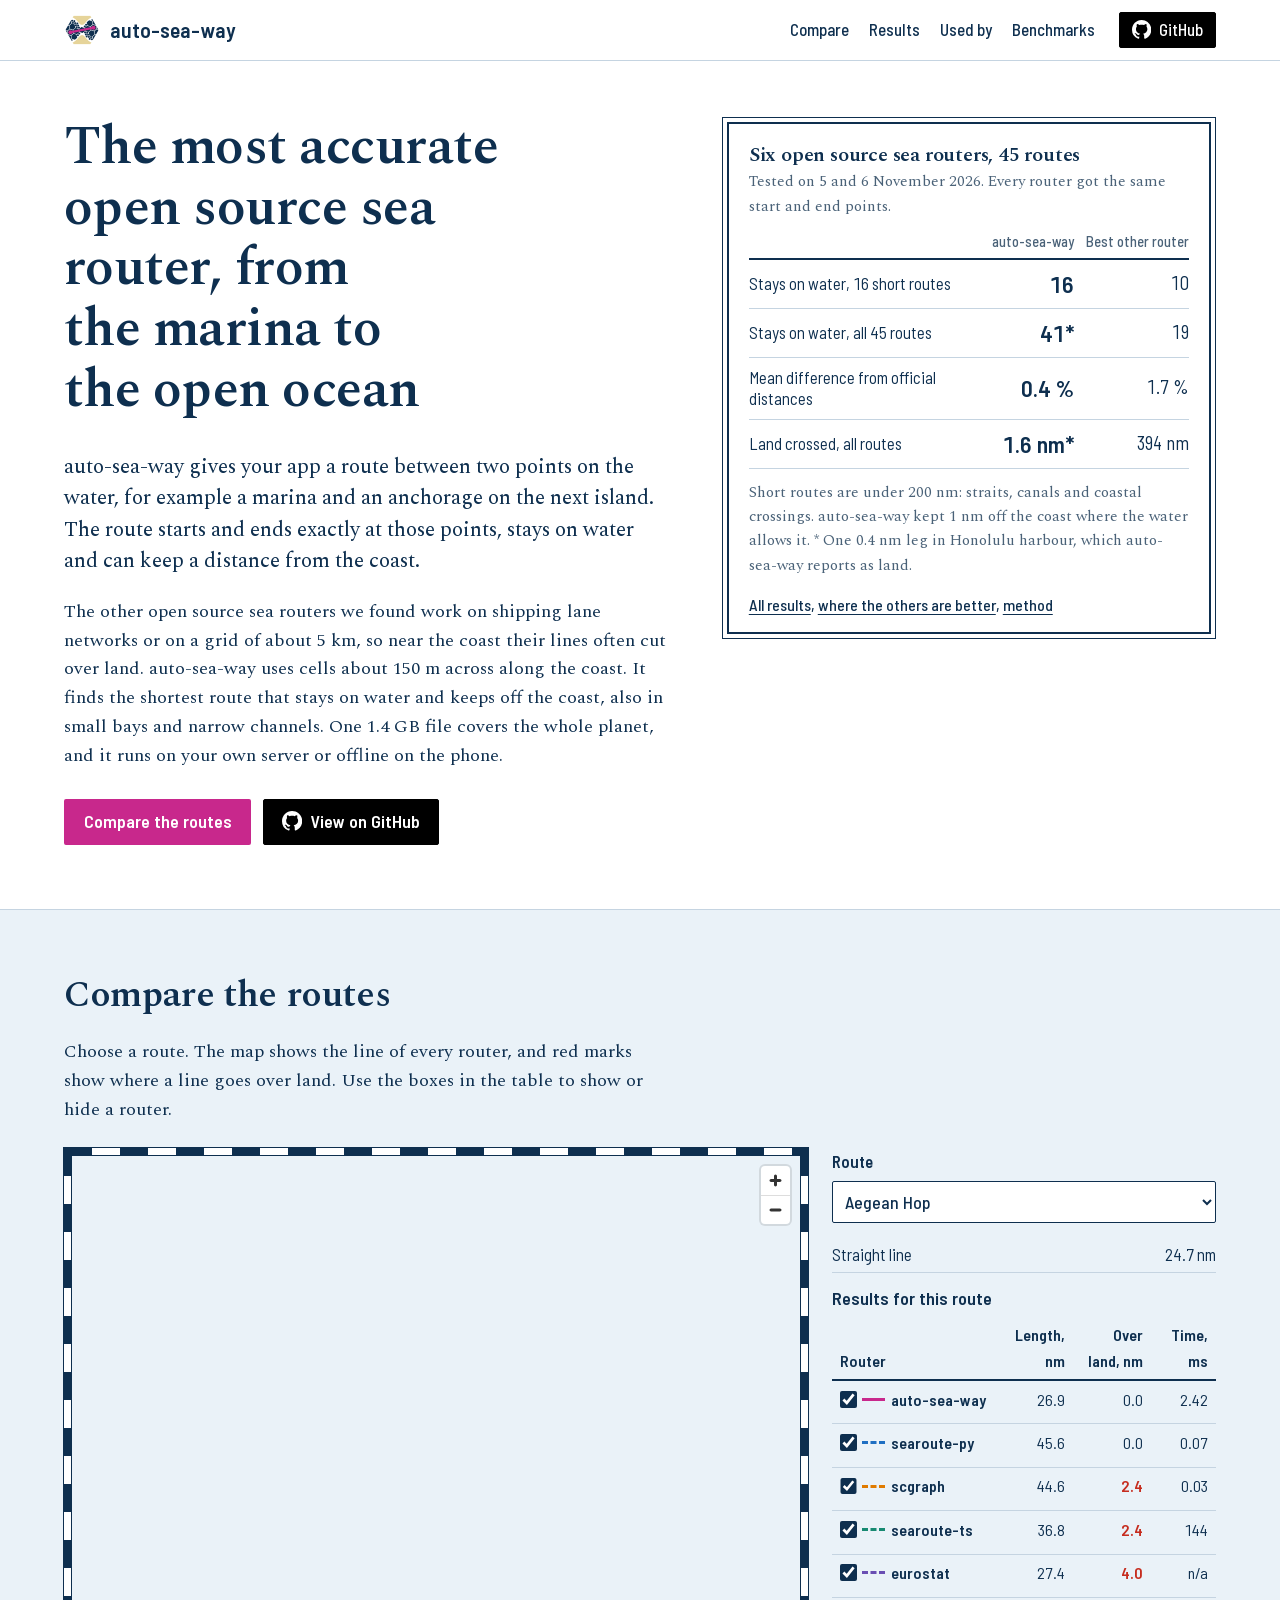
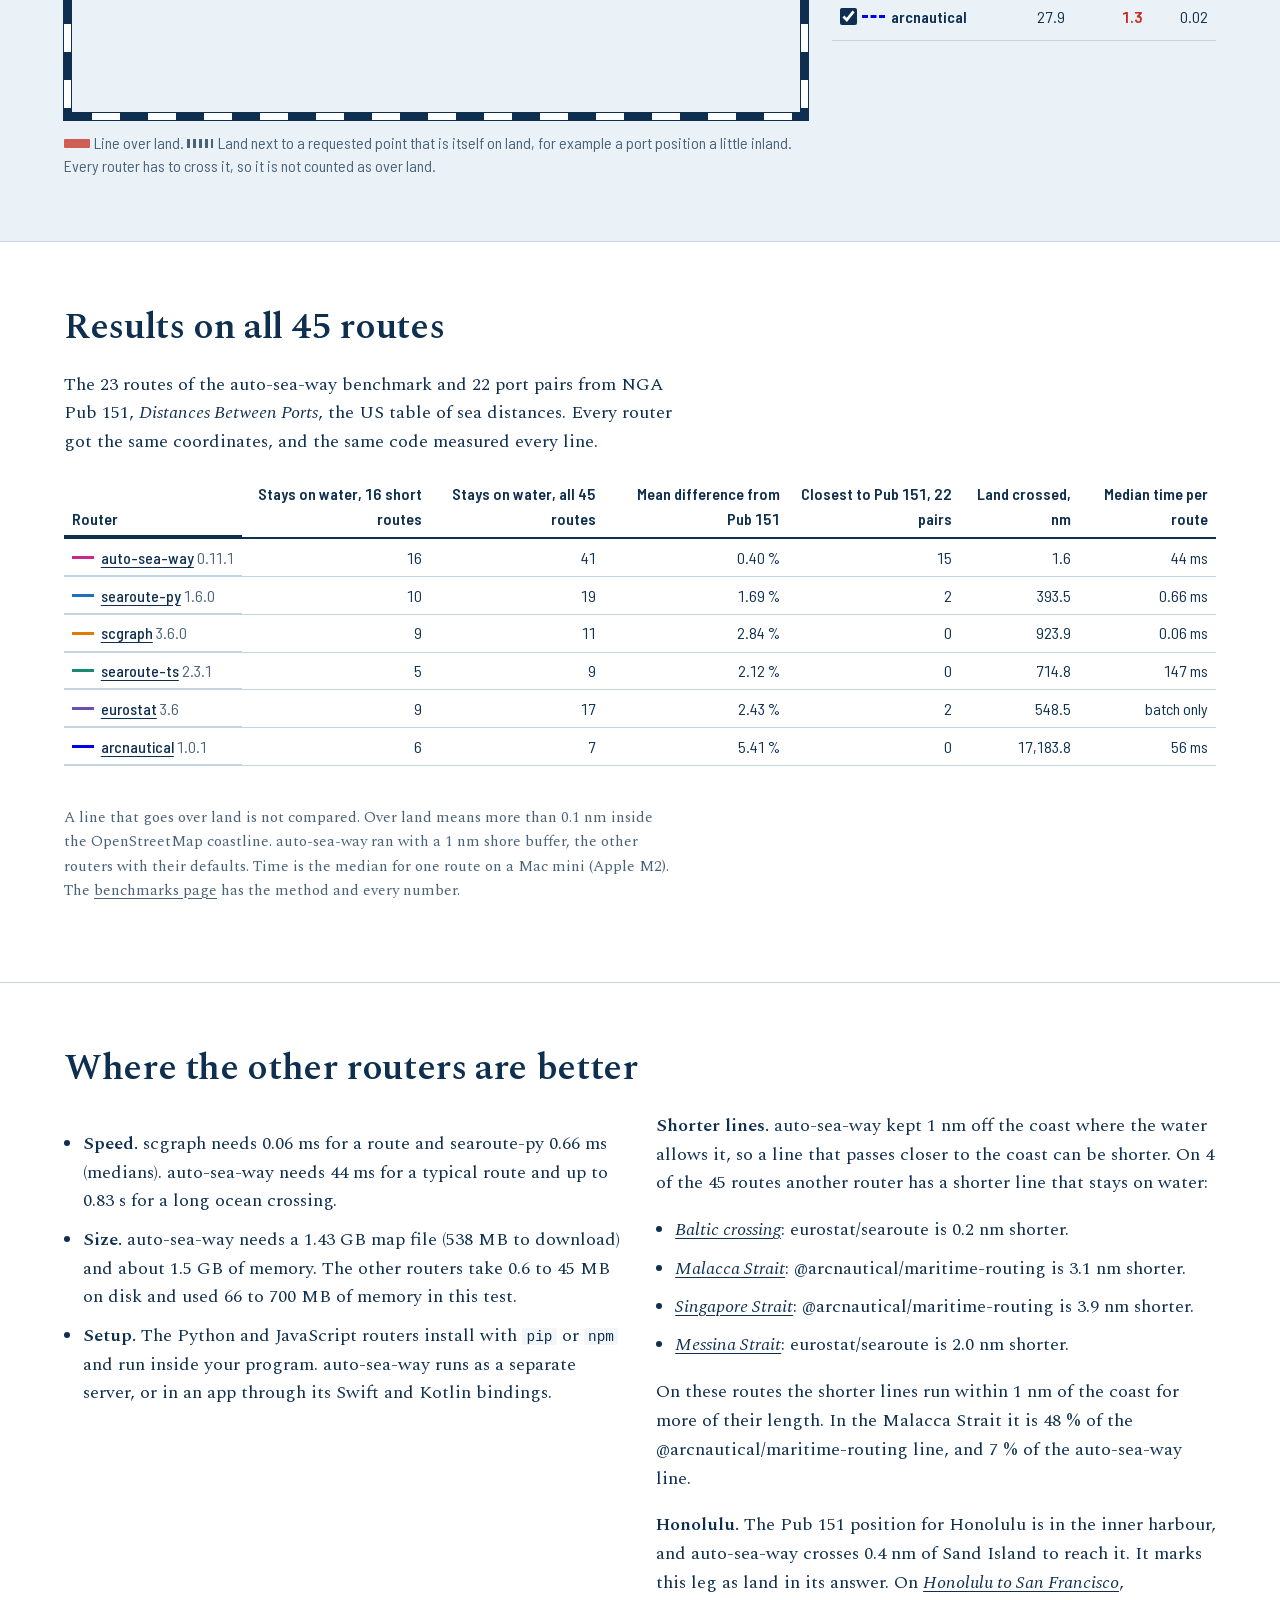
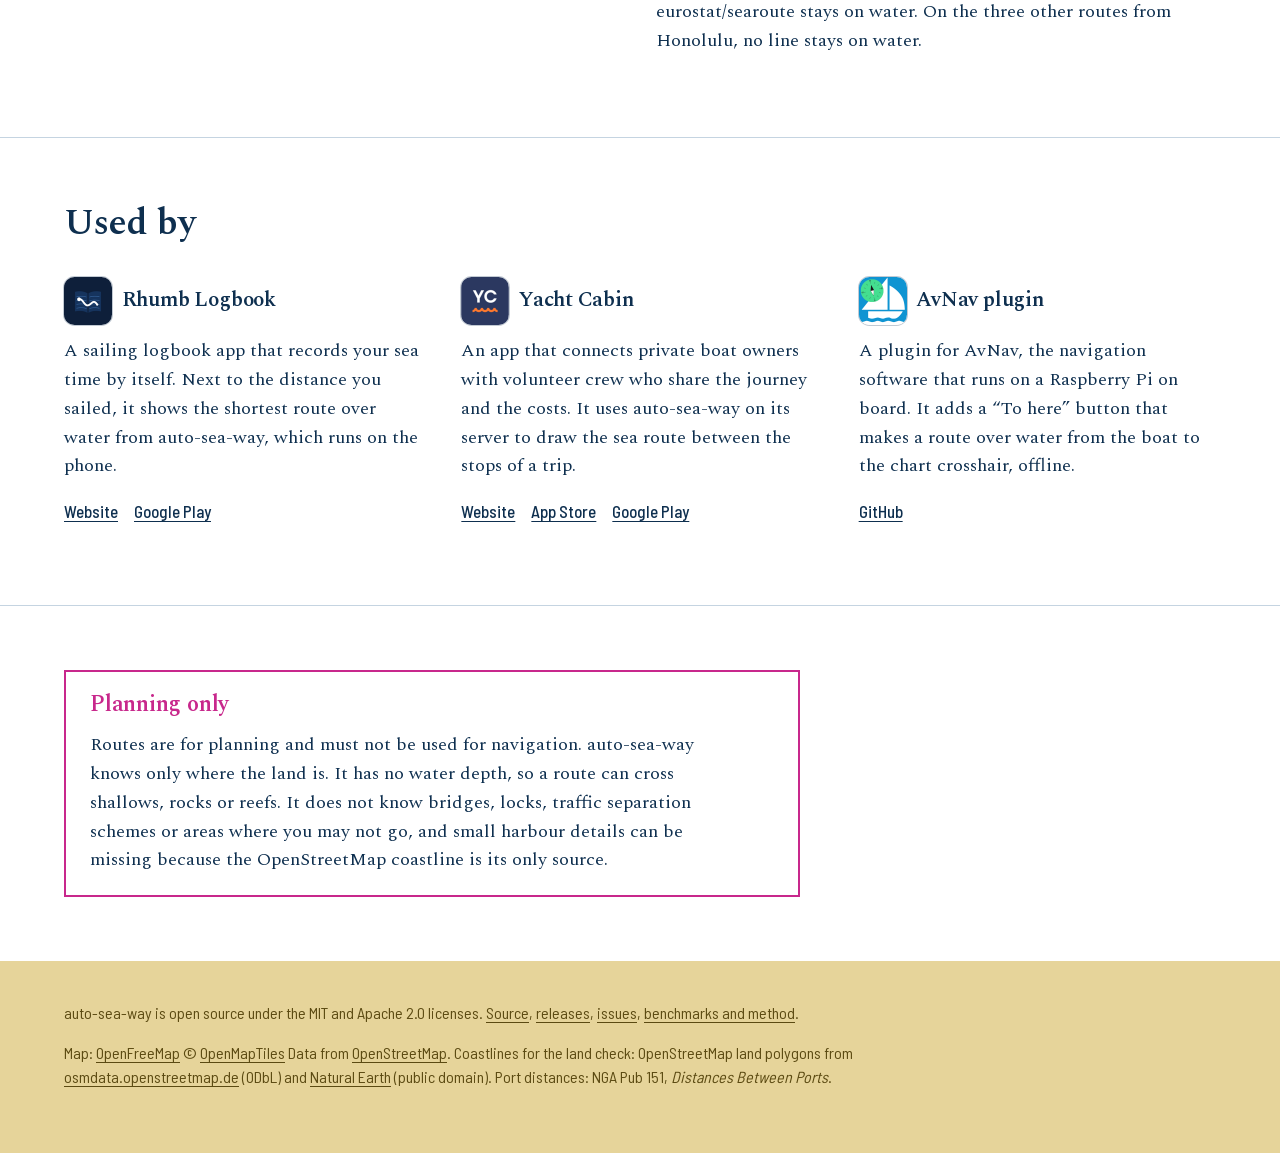
==== commit 6db69c9f: "Lead with accuracy and run auto-sea-way with a 1 nm shore buffer auto-sea-way now runs with shore_bu" ====
--- a/index.html
+++ b/index.html
@@ -4,7 +4,7 @@
 <meta charset="utf-8">
 <meta name="viewport" content="width=device-width, initial-scale=1">
 <title>auto-sea-way: the most accurate open source sea router</title>
-<meta name="description" content="auto-sea-way is the most accurate open source sea router, from the marina to the open ocean. Its routes start and end at the exact points you give and go through narrow channels. Compare it with five other open source sea routers on 45 routes.">
+<meta name="description" content="auto-sea-way is the most accurate open source sea router, from the marina to the open ocean. Its routes stay on water, also in small bays and narrow channels, and start and end at the exact points you give. Compare it with five other open source sea routers on 45 routes.">
 <meta property="og:title" content="auto-sea-way: the most accurate open source sea router">
 <meta property="og:description" content="Sea routes from the marina to the open ocean, compared with five other open source sea routers on 45 routes.">
 <meta property="og:image" content="https://auto-sea-way.github.io/img/social-preview.png">
@@ -37,8 +37,8 @@
   <div class="wrap">
     <div>
       <h1>The most accurate open source sea router, from the marina to the open ocean</h1>
-      <p class="lead">auto-sea-way gives your app a route between two points on the water, for example a marina and an anchorage on the next island. The route starts and ends exactly at those points and goes around the land, with its length in nautical miles.</p>
-      <p>The other open source sea routers we found work on shipping lane networks or on a grid of about 5 km. auto-sea-way uses cells about 150 m across along the coast, so its routes can start at the marina and go through narrow channels. One 1.4 GB file covers the whole planet, and it runs on your own server or offline on the phone.</p>
+      <p class="lead">auto-sea-way gives your app a route between two points on the water, for example a marina and an anchorage on the next island. The route starts and ends exactly at those points, stays on water and can keep a distance from the coast.</p>
+      <p>The other open source sea routers we found work on shipping lane networks or on a grid of about 5 km, so near the coast their lines often cut over land. auto-sea-way uses cells about 150 m across along the coast. It finds the shortest route that stays on water and keeps off the coast, also in small bays and narrow channels. One 1.4 GB file covers the whole planet, and it runs on your own server or offline on the phone.</p>
       <div class="actions">
         <a class="button primary" href="#compare">Compare the routes</a>
         <a class="button gh" href="https://github.com/auto-sea-way/asw"><svg class="gh-mark" viewBox="0 0 16 16" width="16" height="16" aria-hidden="true"><path d="M6.766 11.328c-2.063-.25-3.516-1.734-3.516-3.656 0-.781.281-1.625.75-2.188-.203-.515-.172-1.609.063-2.062.625-.078 1.468.25 1.968.703.594-.187 1.219-.281 1.985-.281.765 0 1.39.094 1.953.265.484-.437 1.344-.765 1.969-.687.218.422.25 1.515.046 2.047.5.593.766 1.39.766 2.203 0 1.922-1.453 3.375-3.547 3.64.531.344.89 1.094.89 1.954v1.625c0 .468.391.734.86.547C13.781 14.359 16 11.53 16 8.03 16 3.61 12.406 0 7.984 0 3.563 0 0 3.61 0 8.031a7.88 7.88 0 0 0 5.172 7.422c.422.156.828-.125.828-.547v-1.25c-.219.094-.5.156-.75.156-1.031 0-1.64-.562-2.078-1.609-.172-.422-.36-.672-.719-.719-.187-.015-.25-.093-.25-.187 0-.188.313-.328.625-.328.453 0 .844.281 1.25.86.313.452.64.655 1.031.655s.641-.14 1-.5c.266-.265.47-.5.657-.656"/></svg>View on GitHub</a>
@@ -52,12 +52,12 @@
 <table class="tb">
 <thead><tr><td></td><th scope="col">auto-sea-way</th><th scope="col">Best other router</th></tr></thead>
 <tbody>
-<tr><th scope="row">Shortest by sea, 16 short routes</th><td>15</td><td>1</td></tr>
-<tr><th scope="row">Shortest by sea, all 45 routes</th><td>40</td><td>1</td></tr>
-<tr><th scope="row">Closest to official distances, 22 port pairs</th><td>15</td><td>2</td></tr>
+<tr><th scope="row">Stays on water, 16 short routes</th><td>16</td><td>10</td></tr>
+<tr><th scope="row">Stays on water, all 45 routes</th><td>41*</td><td>19</td></tr>
+<tr><th scope="row">Mean difference from official distances</th><td>0.4&nbsp;%</td><td>1.7&nbsp;%</td></tr>
 <tr><th scope="row">Land crossed, all routes</th><td>1.6&nbsp;nm*</td><td>394&nbsp;nm</td></tr>
 </tbody></table>
-<p class="small note">Short routes are under 200&nbsp;nm. A route that crosses land does not count as by sea. *&nbsp;One 0.4&nbsp;nm leg in Honolulu harbour, which auto-sea-way reports as land.</p>
+<p class="small note">Short routes are under 200&nbsp;nm: straits, canals and coastal crossings. auto-sea-way kept 1&nbsp;nm off the coast where the water allows it. *&nbsp;One 0.4&nbsp;nm leg in Honolulu harbour, which auto-sea-way reports as land.</p>
 <p class="links"><a href="#results">All results</a>, <a href="#others">where the others are better</a>, <a href="benchmarks.html#method">method</a></p>
 <!-- /build:titleblock -->
       </div>
@@ -96,23 +96,23 @@
     <p>The 23 routes of the auto-sea-way benchmark and 22 port pairs from NGA Pub 151, <em>Distances Between Ports</em>, the US table of sea distances. Every router got the same coordinates, and the same code measured every line.</p>
 <!-- build:results -->
 <div class="scroll"><table aria-label="Results of 6 routers on 45 routes">
-<thead><tr><th scope="col">Router</th><th scope="col">Shortest by sea, all 45 routes</th><th scope="col">Shortest by sea, 16 short routes</th><th scope="col">Closest to Pub 151, 22 pairs</th><th scope="col">Mean difference from Pub 151</th><th scope="col">Routes over land</th><th scope="col">Median time per route</th></tr></thead>
+<thead><tr><th scope="col">Router</th><th scope="col">Stays on water, 16 short routes</th><th scope="col">Stays on water, all 45 routes</th><th scope="col">Mean difference from Pub 151</th><th scope="col">Closest to Pub 151, 22 pairs</th><th scope="col">Land crossed, nm</th><th scope="col">Median time per route</th></tr></thead>
 <tbody>
 <tr><th scope="row"><span class="swatch" style="border-top-color:#C8288C"></span><a href="https://github.com/auto-sea-way/asw">auto-sea-way</a> <span class="ver">0.11.1</span></th>
-<td>40</td><td>15</td><td>15</td><td>0.51&nbsp;%</td><td>4</td><td>34 ms</td></tr>
+<td>16</td><td>41</td><td>0.40&nbsp;%</td><td>15</td><td>1.6</td><td>44 ms</td></tr>
 <tr><th scope="row"><span class="swatch" style="border-top-color:#1F6FC2"></span><a href="https://github.com/genthalili/searoute-py">searoute-py</a> <span class="ver">1.6.0</span></th>
-<td>0</td><td>0</td><td>2</td><td>1.69&nbsp;%</td><td>26</td><td>0.66 ms</td></tr>
+<td>10</td><td>19</td><td>1.69&nbsp;%</td><td>2</td><td>393.5</td><td>0.66 ms</td></tr>
 <tr><th scope="row"><span class="swatch" style="border-top-color:#E07B00"></span><a href="https://github.com/connor-makowski/scgraph">scgraph</a> <span class="ver">3.6.0</span></th>
-<td>0</td><td>0</td><td>0</td><td>2.84&nbsp;%</td><td>34</td><td>0.06 ms</td></tr>
+<td>9</td><td>11</td><td>2.84&nbsp;%</td><td>0</td><td>923.9</td><td>0.06 ms</td></tr>
 <tr><th scope="row"><span class="swatch" style="border-top-color:#178A72"></span><a href="https://github.com/mayurrawte/searoute-ts">searoute-ts</a> <span class="ver">2.3.1</span></th>
-<td>0</td><td>0</td><td>0</td><td>2.12&nbsp;%</td><td>36</td><td>147 ms</td></tr>
+<td>5</td><td>9</td><td>2.12&nbsp;%</td><td>0</td><td>714.8</td><td>147 ms</td></tr>
 <tr><th scope="row"><span class="swatch" style="border-top-color:#6A4FB3"></span><a href="https://github.com/eurostat/searoute">eurostat</a> <span class="ver">3.6</span></th>
-<td>1</td><td>0</td><td>2</td><td>2.43&nbsp;%</td><td>28</td><td>batch only</td></tr>
+<td>9</td><td>17</td><td>2.43&nbsp;%</td><td>2</td><td>548.5</td><td>batch only</td></tr>
 <tr><th scope="row"><span class="swatch" style="border-top-color:#0000F0"></span><a href="https://github.com/arcnautical/maritime-routing">arcnautical</a> <span class="ver">1.0.1</span></th>
-<td>1</td><td>1</td><td>0</td><td>5.41&nbsp;%</td><td>38</td><td>56 ms</td></tr>
+<td>6</td><td>7</td><td>5.41&nbsp;%</td><td>0</td><td>17,183.8</td><td>56 ms</td></tr>
 </tbody></table></div>
 <!-- /build:results -->
-    <p class="small">A line that goes over land is not compared. Over land means more than 0.1 nm inside the OpenStreetMap coastline. Time is the median for one route on a Mac mini (Apple M2). The <a href="benchmarks.html">benchmarks page</a> has the method and every number.</p>
+    <p class="small">A line that goes over land is not compared. Over land means more than 0.1 nm inside the OpenStreetMap coastline. auto-sea-way ran with a 1 nm shore buffer, the other routers with their defaults. Time is the median for one route on a Mac mini (Apple M2). The <a href="benchmarks.html">benchmarks page</a> has the method and every number.</p>
   </div>
 </section>
 
@@ -121,17 +121,20 @@
     <h2>Where the other routers are better</h2>
     <div class="cols">
       <ul class="plain">
-        <li><strong>Speed.</strong> scgraph needs 0.06 ms for a route and searoute-py 0.66 ms (medians). auto-sea-way needs 34 ms for a typical route and up to 0.75 s for a long ocean crossing.</li>
+        <li><strong>Speed.</strong> scgraph needs 0.06 ms for a route and searoute-py 0.66 ms (medians). auto-sea-way needs 44 ms for a typical route and up to 0.83 s for a long ocean crossing.</li>
         <li><strong>Size.</strong> auto-sea-way needs a 1.43 GB map file (538 MB to download) and about 1.5 GB of memory. The other routers take 0.6 to 45 MB on disk and used 66 to 700 MB of memory in this test.</li>
         <li><strong>Setup.</strong> The Python and JavaScript routers install with <code>pip</code> or <code>npm</code> and run inside your program. auto-sea-way runs as a separate server, or in an app through its Swift and Kotlin bindings.</li>
       </ul>
       <div>
-        <p>On 2 of the 45 routes another router found a shorter line that stays on water:</p>
+        <p><strong>Shorter lines.</strong> auto-sea-way kept 1 nm off the coast where the water allows it, so a line that passes closer to the coast can be shorter. On 4 of the 45 routes another router has a shorter line that stays on water:</p>
         <ul class="plain">
-          <li><a class="water" href="#singapore-strait">Singapore Strait</a>: @arcnautical/maritime-routing is 1.3 nm shorter.</li>
-          <li><a class="water" href="#honolulu-san-francisco">Honolulu to San Francisco</a>: the Pub 151 position for Honolulu is in the inner harbour, and auto-sea-way crosses 0.4 nm of Sand Island to reach it. It marks this leg as land in its answer. eurostat/searoute stays on water.</li>
+          <li><a class="water" href="#baltic-crossing">Baltic crossing</a>: eurostat/searoute is 0.2 nm shorter.</li>
+          <li><a class="water" href="#malacca-strait">Malacca Strait</a>: @arcnautical/maritime-routing is 3.1 nm shorter.</li>
+          <li><a class="water" href="#singapore-strait">Singapore Strait</a>: @arcnautical/maritime-routing is 3.9 nm shorter.</li>
+          <li><a class="water" href="#messina-strait">Messina Strait</a>: eurostat/searoute is 2.0 nm shorter.</li>
         </ul>
-        <p>On the three other routes from Honolulu, no line stays on water: auto-sea-way has the same 0.4 nm leg, and the lines of all other routers cross land too.</p>
+        <p>On these routes the shorter lines run within 1 nm of the coast for more of their length. In the Malacca Strait it is 48 % of the @arcnautical/maritime-routing line, and 7 % of the auto-sea-way line.</p>
+        <p><strong>Honolulu.</strong> The Pub 151 position for Honolulu is in the inner harbour, and auto-sea-way crosses 0.4 nm of Sand Island to reach it. It marks this leg as land in its answer. On <a class="water" href="#honolulu-san-francisco">Honolulu to San Francisco</a>, eurostat/searoute stays on water. On the three other routes from Honolulu, no line stays on water.</p>
       </div>
     </div>
   </div>
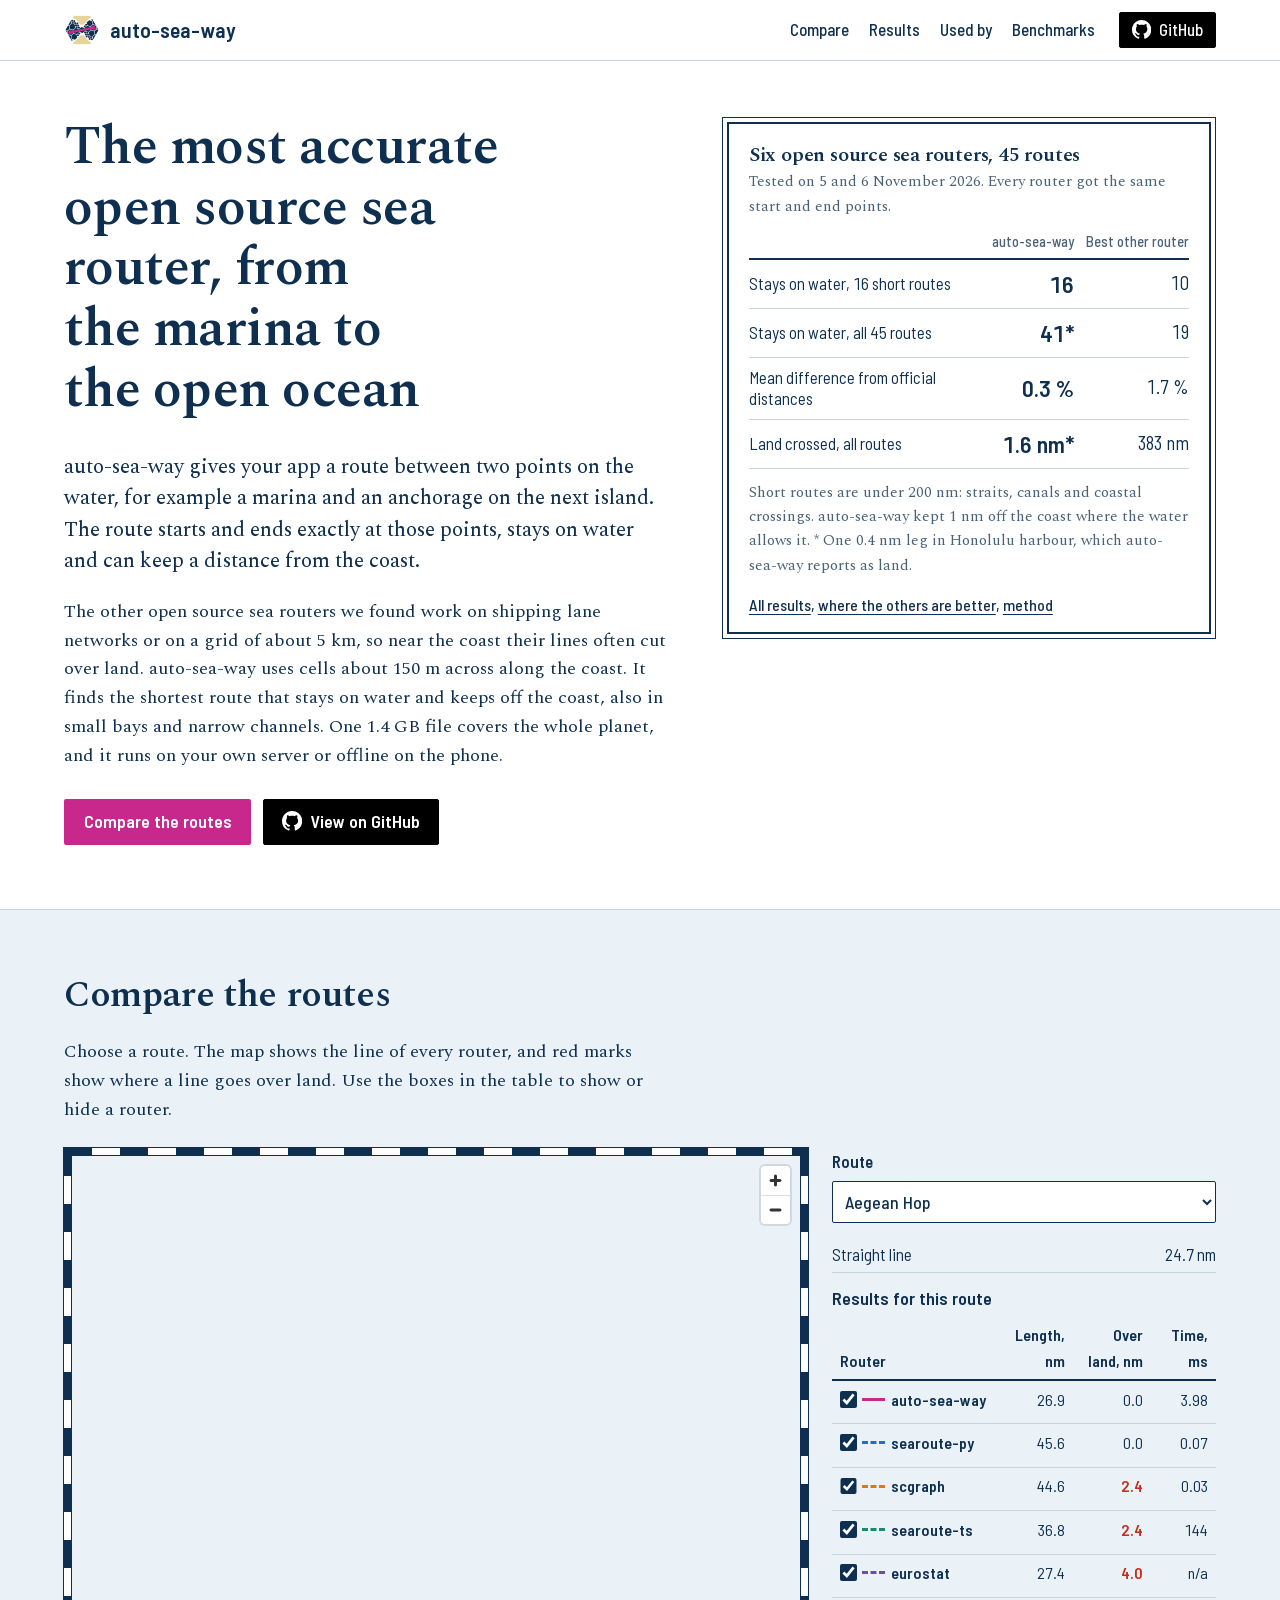
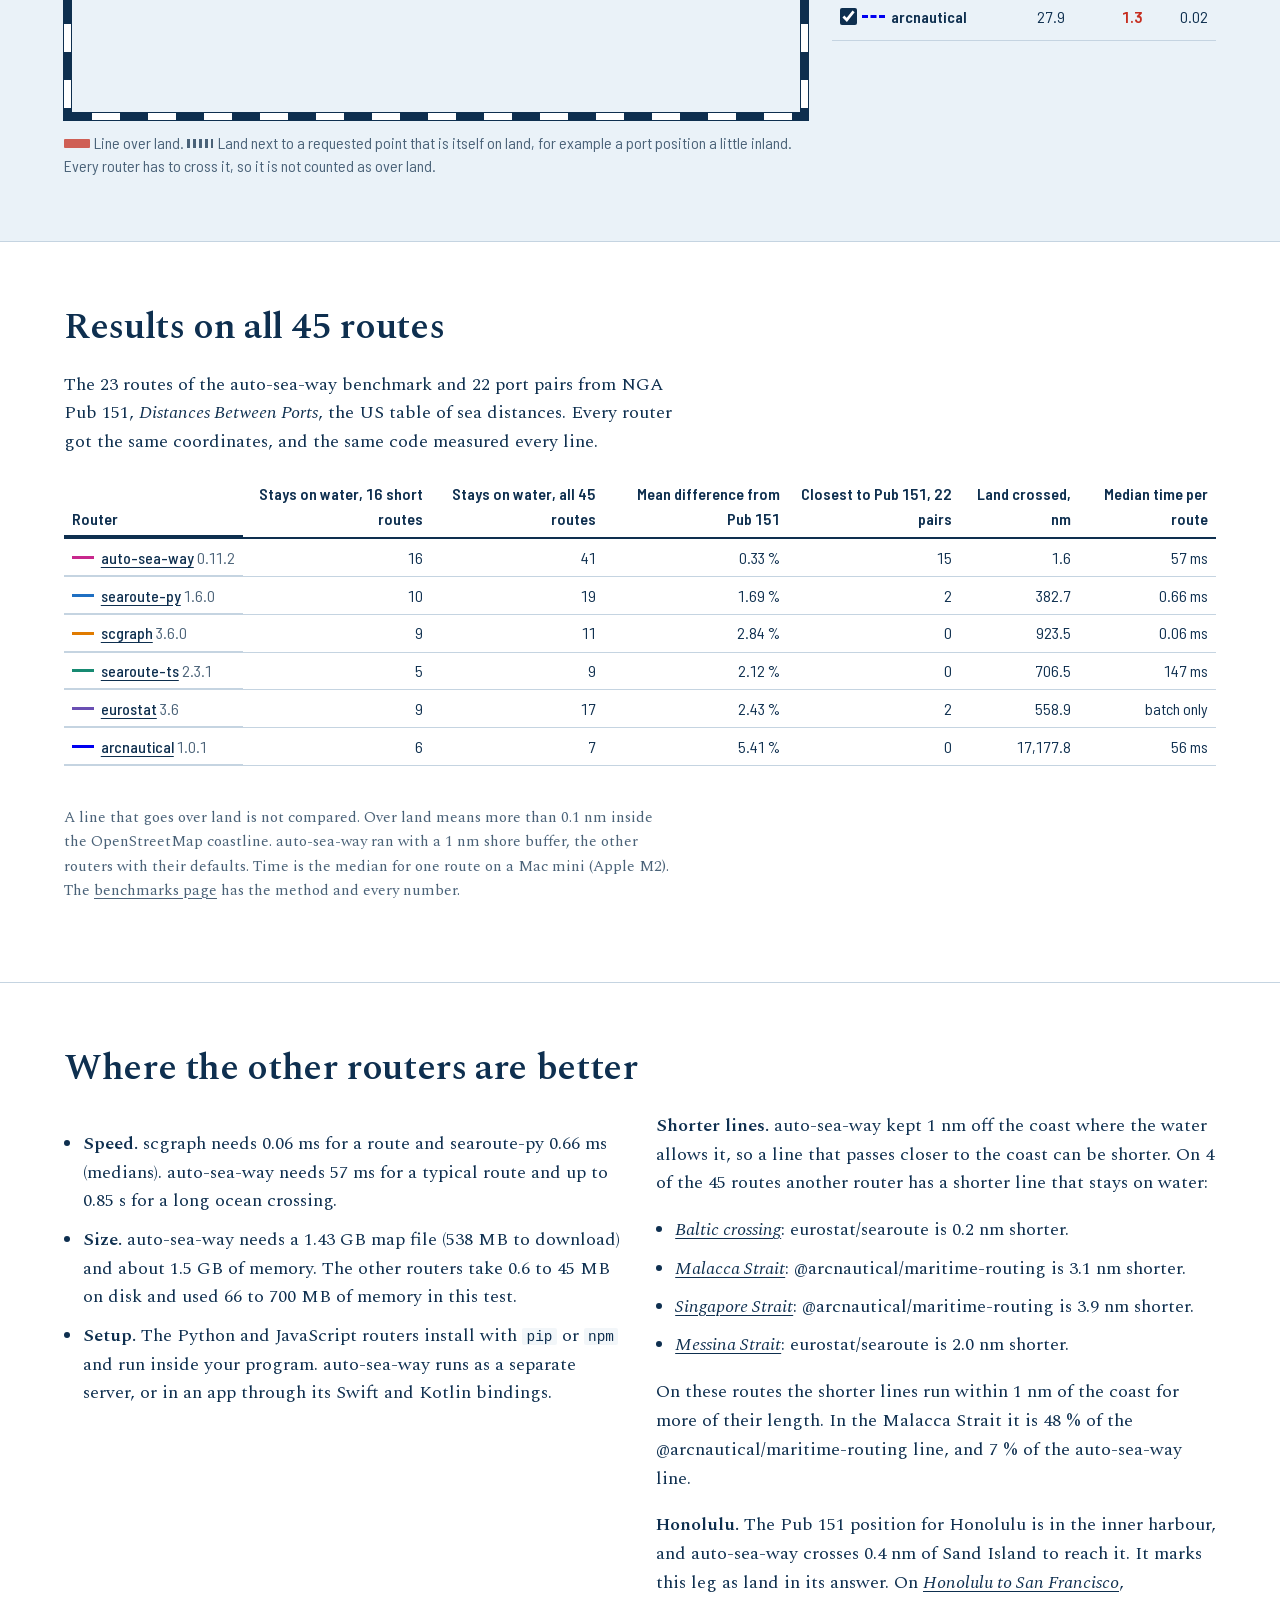
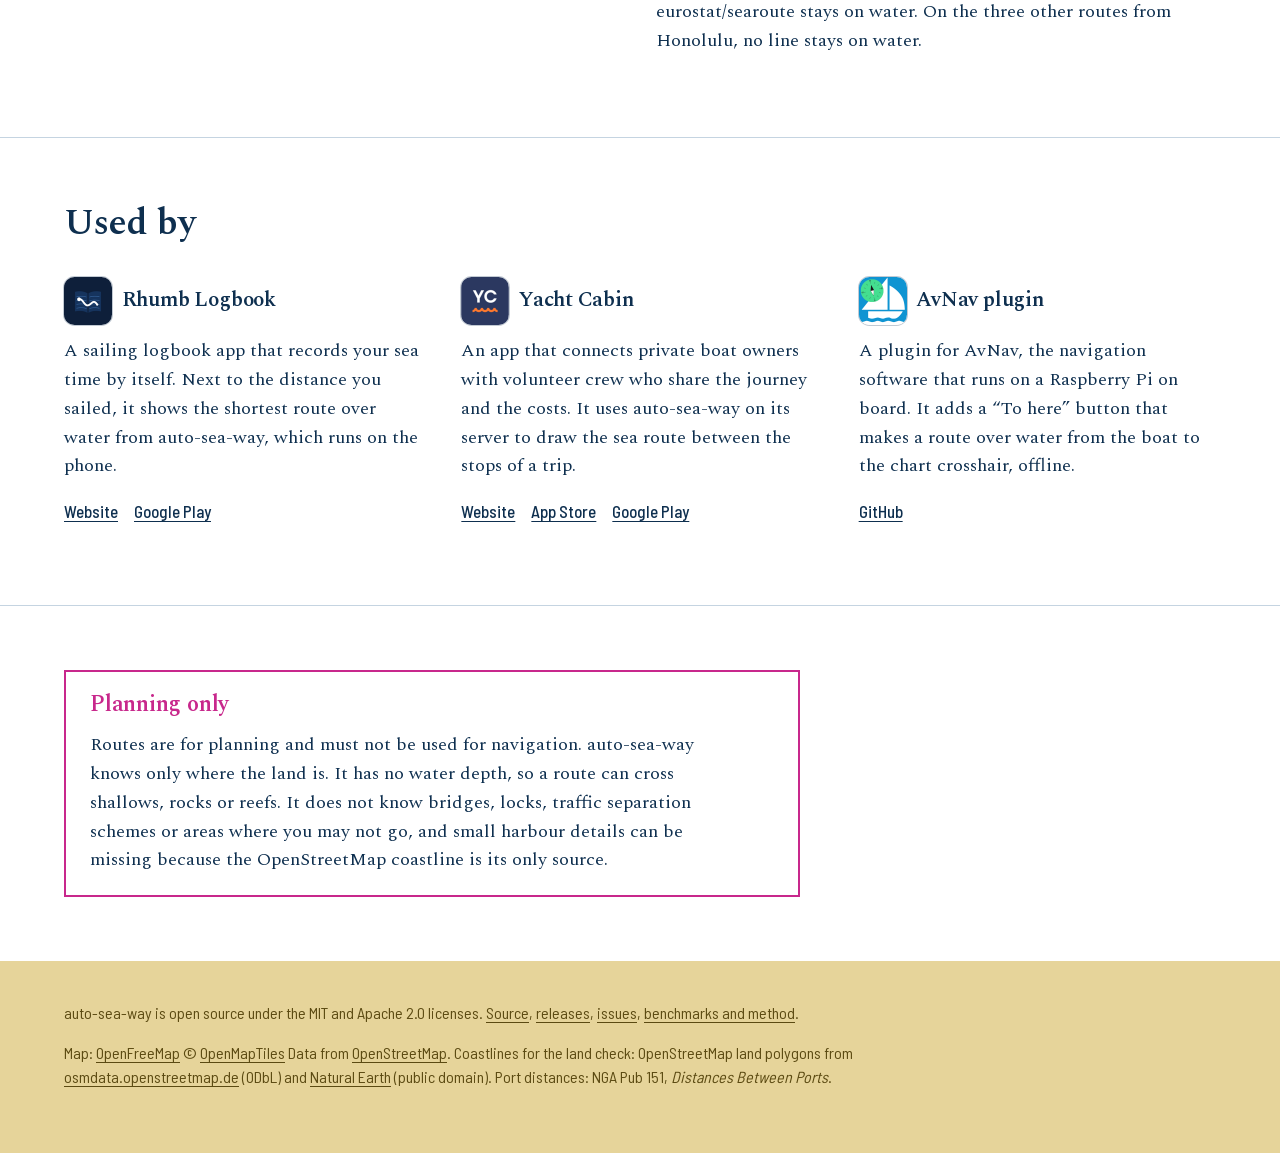
==== commit 75450d90: "Update the benchmark to auto-sea-way 0.11.2 and the new Kiel Canal and Dardanelles points auto-sea-w" ====
--- a/index.html
+++ b/index.html
@@ -54,8 +54,8 @@
 <tbody>
 <tr><th scope="row">Stays on water, 16 short routes</th><td>16</td><td>10</td></tr>
 <tr><th scope="row">Stays on water, all 45 routes</th><td>41*</td><td>19</td></tr>
-<tr><th scope="row">Mean difference from official distances</th><td>0.4&nbsp;%</td><td>1.7&nbsp;%</td></tr>
-<tr><th scope="row">Land crossed, all routes</th><td>1.6&nbsp;nm*</td><td>394&nbsp;nm</td></tr>
+<tr><th scope="row">Mean difference from official distances</th><td>0.3&nbsp;%</td><td>1.7&nbsp;%</td></tr>
+<tr><th scope="row">Land crossed, all routes</th><td>1.6&nbsp;nm*</td><td>383&nbsp;nm</td></tr>
 </tbody></table>
 <p class="small note">Short routes are under 200&nbsp;nm: straits, canals and coastal crossings. auto-sea-way kept 1&nbsp;nm off the coast where the water allows it. *&nbsp;One 0.4&nbsp;nm leg in Honolulu harbour, which auto-sea-way reports as land.</p>
 <p class="links"><a href="#results">All results</a>, <a href="#others">where the others are better</a>, <a href="benchmarks.html#method">method</a></p>
@@ -98,18 +98,18 @@
 <div class="scroll"><table aria-label="Results of 6 routers on 45 routes">
 <thead><tr><th scope="col">Router</th><th scope="col">Stays on water, 16 short routes</th><th scope="col">Stays on water, all 45 routes</th><th scope="col">Mean difference from Pub 151</th><th scope="col">Closest to Pub 151, 22 pairs</th><th scope="col">Land crossed, nm</th><th scope="col">Median time per route</th></tr></thead>
 <tbody>
-<tr><th scope="row"><span class="swatch" style="border-top-color:#C8288C"></span><a href="https://github.com/auto-sea-way/asw">auto-sea-way</a> <span class="ver">0.11.1</span></th>
-<td>16</td><td>41</td><td>0.40&nbsp;%</td><td>15</td><td>1.6</td><td>44 ms</td></tr>
+<tr><th scope="row"><span class="swatch" style="border-top-color:#C8288C"></span><a href="https://github.com/auto-sea-way/asw">auto-sea-way</a> <span class="ver">0.11.2</span></th>
+<td>16</td><td>41</td><td>0.33&nbsp;%</td><td>15</td><td>1.6</td><td>57 ms</td></tr>
 <tr><th scope="row"><span class="swatch" style="border-top-color:#1F6FC2"></span><a href="https://github.com/genthalili/searoute-py">searoute-py</a> <span class="ver">1.6.0</span></th>
-<td>10</td><td>19</td><td>1.69&nbsp;%</td><td>2</td><td>393.5</td><td>0.66 ms</td></tr>
+<td>10</td><td>19</td><td>1.69&nbsp;%</td><td>2</td><td>382.7</td><td>0.66 ms</td></tr>
 <tr><th scope="row"><span class="swatch" style="border-top-color:#E07B00"></span><a href="https://github.com/connor-makowski/scgraph">scgraph</a> <span class="ver">3.6.0</span></th>
-<td>9</td><td>11</td><td>2.84&nbsp;%</td><td>0</td><td>923.9</td><td>0.06 ms</td></tr>
+<td>9</td><td>11</td><td>2.84&nbsp;%</td><td>0</td><td>923.5</td><td>0.06 ms</td></tr>
 <tr><th scope="row"><span class="swatch" style="border-top-color:#178A72"></span><a href="https://github.com/mayurrawte/searoute-ts">searoute-ts</a> <span class="ver">2.3.1</span></th>
-<td>5</td><td>9</td><td>2.12&nbsp;%</td><td>0</td><td>714.8</td><td>147 ms</td></tr>
+<td>5</td><td>9</td><td>2.12&nbsp;%</td><td>0</td><td>706.5</td><td>147 ms</td></tr>
 <tr><th scope="row"><span class="swatch" style="border-top-color:#6A4FB3"></span><a href="https://github.com/eurostat/searoute">eurostat</a> <span class="ver">3.6</span></th>
-<td>9</td><td>17</td><td>2.43&nbsp;%</td><td>2</td><td>548.5</td><td>batch only</td></tr>
+<td>9</td><td>17</td><td>2.43&nbsp;%</td><td>2</td><td>558.9</td><td>batch only</td></tr>
 <tr><th scope="row"><span class="swatch" style="border-top-color:#0000F0"></span><a href="https://github.com/arcnautical/maritime-routing">arcnautical</a> <span class="ver">1.0.1</span></th>
-<td>6</td><td>7</td><td>5.41&nbsp;%</td><td>0</td><td>17,183.8</td><td>56 ms</td></tr>
+<td>6</td><td>7</td><td>5.41&nbsp;%</td><td>0</td><td>17,177.8</td><td>56 ms</td></tr>
 </tbody></table></div>
 <!-- /build:results -->
     <p class="small">A line that goes over land is not compared. Over land means more than 0.1 nm inside the OpenStreetMap coastline. auto-sea-way ran with a 1 nm shore buffer, the other routers with their defaults. Time is the median for one route on a Mac mini (Apple M2). The <a href="benchmarks.html">benchmarks page</a> has the method and every number.</p>
@@ -121,7 +121,7 @@
     <h2>Where the other routers are better</h2>
     <div class="cols">
       <ul class="plain">
-        <li><strong>Speed.</strong> scgraph needs 0.06 ms for a route and searoute-py 0.66 ms (medians). auto-sea-way needs 44 ms for a typical route and up to 0.83 s for a long ocean crossing.</li>
+        <li><strong>Speed.</strong> scgraph needs 0.06 ms for a route and searoute-py 0.66 ms (medians). auto-sea-way needs 57 ms for a typical route and up to 0.85 s for a long ocean crossing.</li>
         <li><strong>Size.</strong> auto-sea-way needs a 1.43 GB map file (538 MB to download) and about 1.5 GB of memory. The other routers take 0.6 to 45 MB on disk and used 66 to 700 MB of memory in this test.</li>
         <li><strong>Setup.</strong> The Python and JavaScript routers install with <code>pip</code> or <code>npm</code> and run inside your program. auto-sea-way runs as a separate server, or in an app through its Swift and Kotlin bindings.</li>
       </ul>
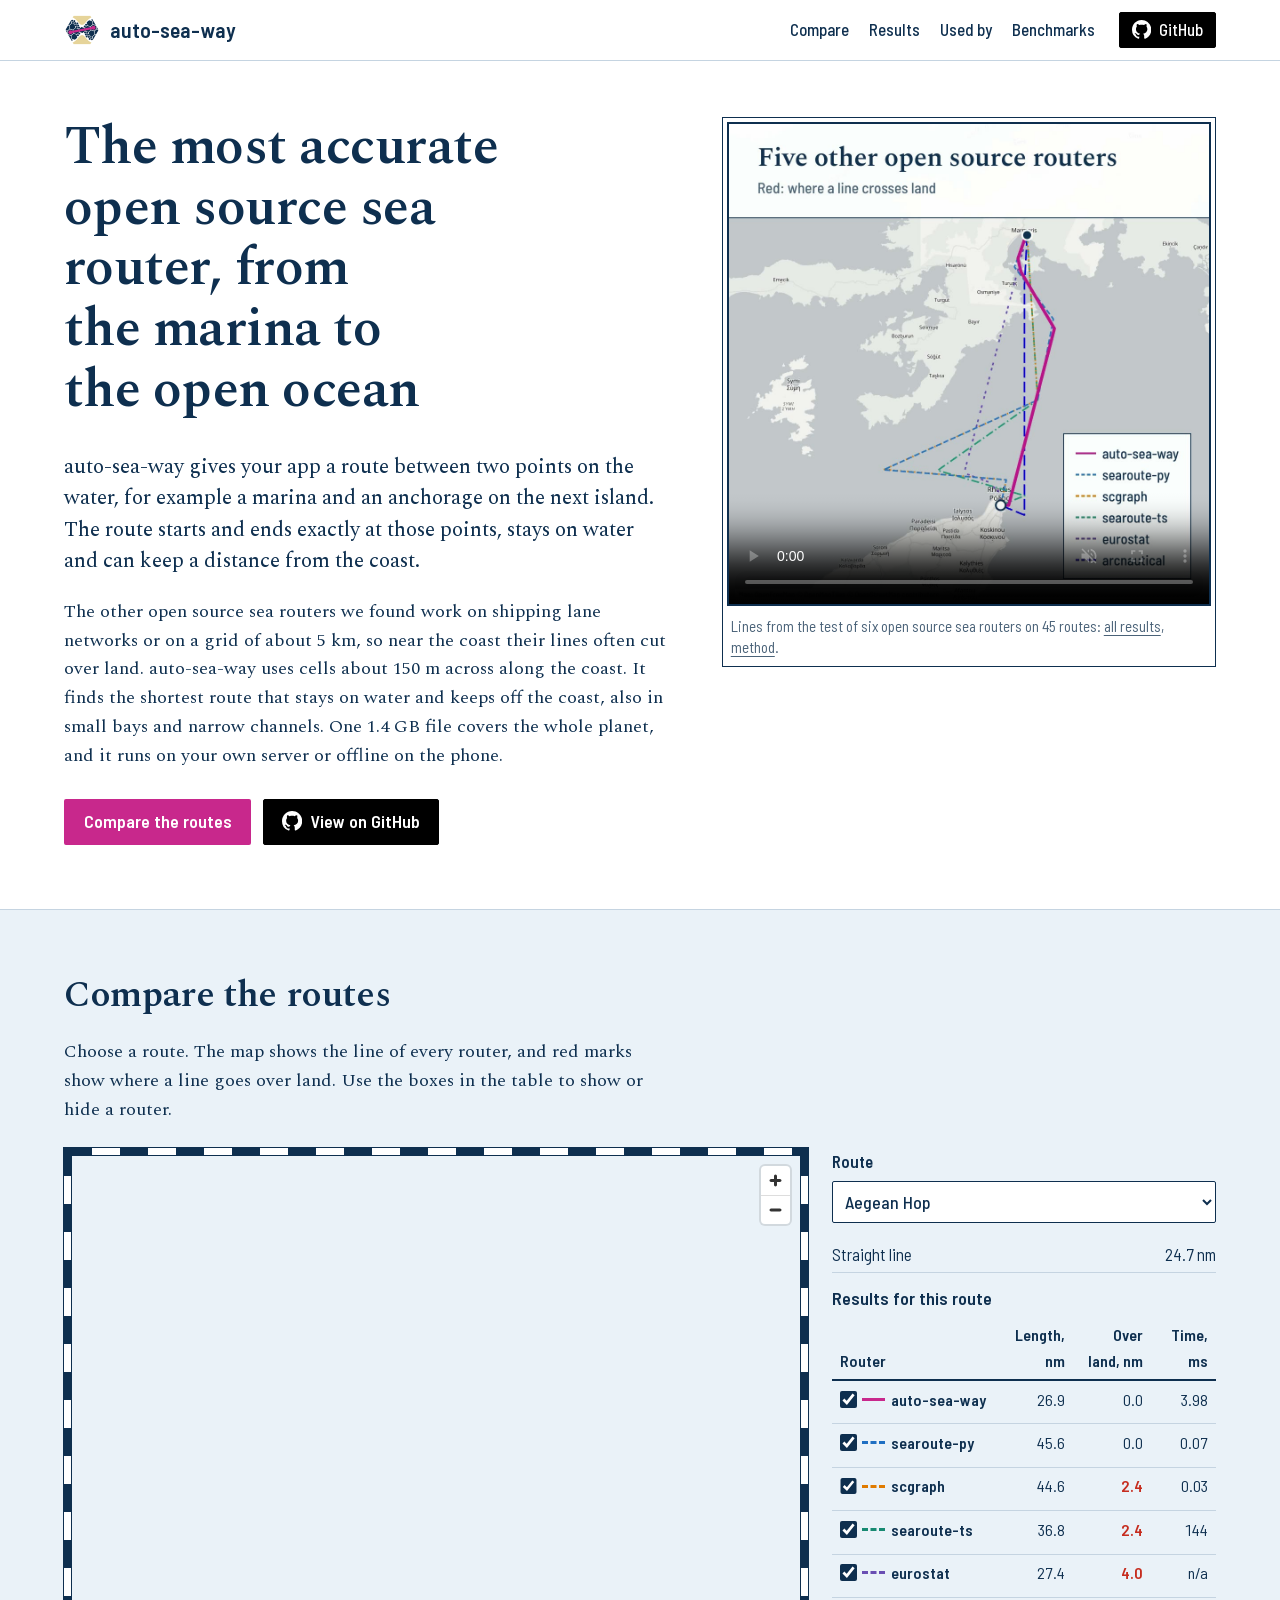
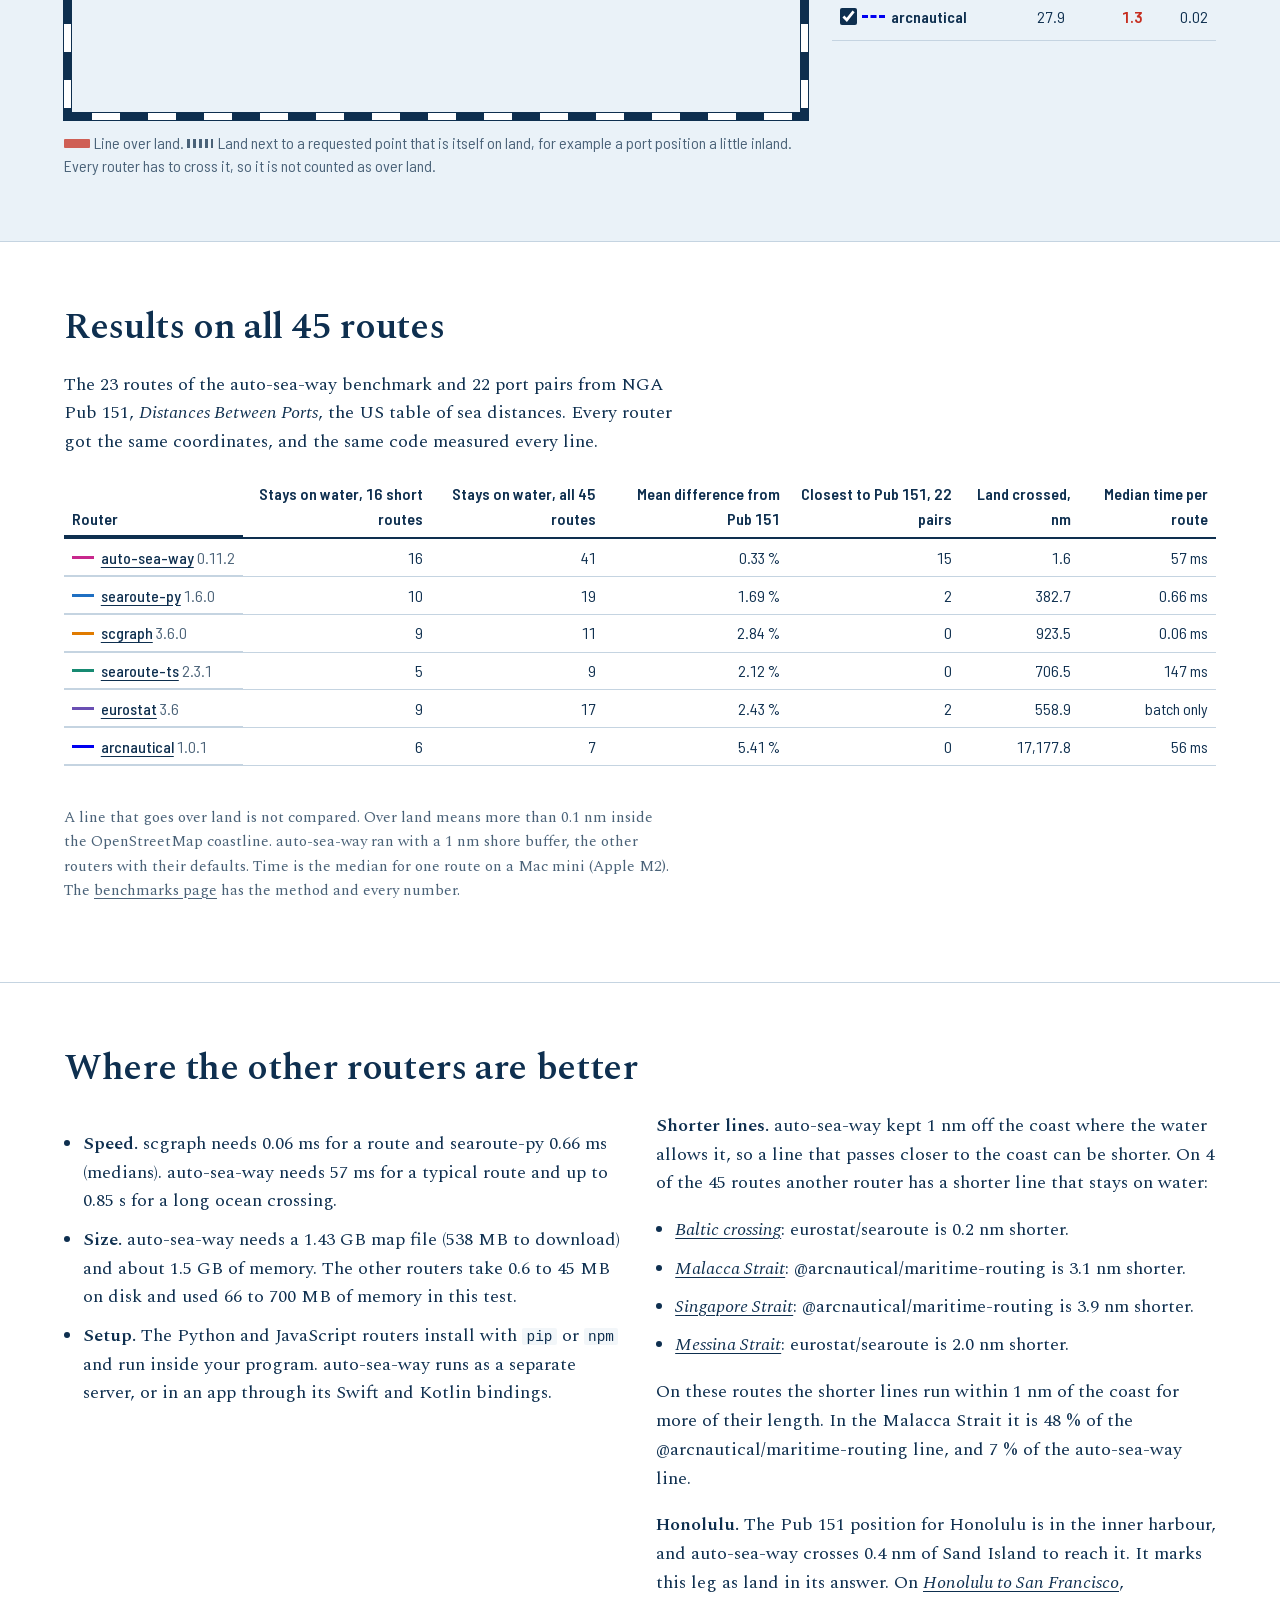
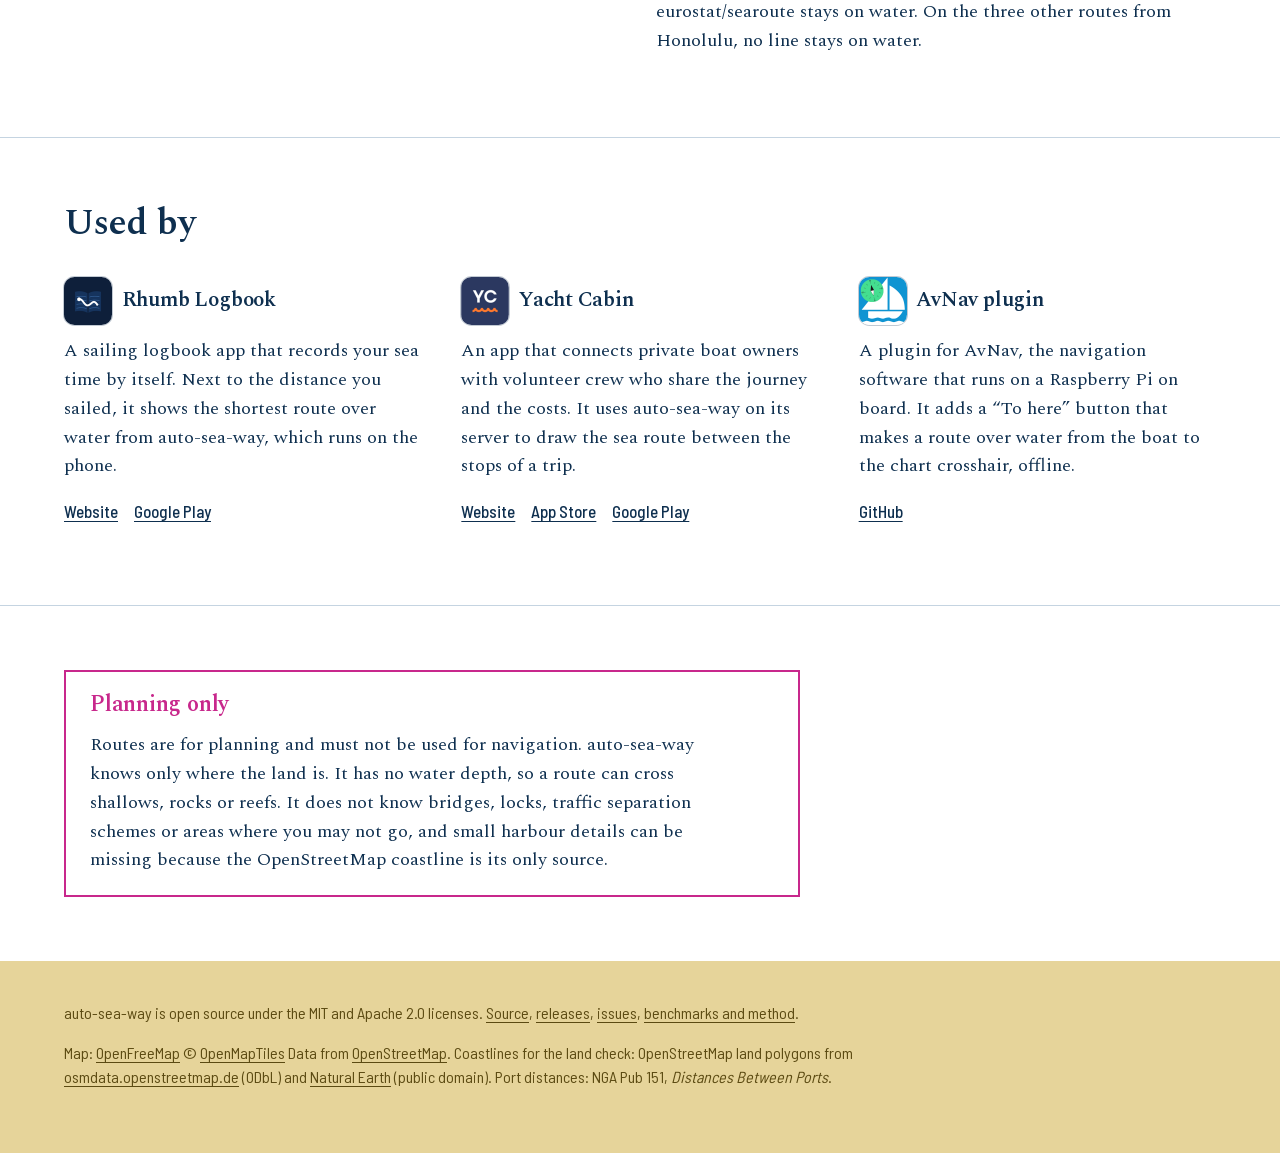
==== commit 1ec79dc7: "Show the 20 second video in the hero in place of the results box The video shows the Marmaris to Rho" ====
--- a/index.html
+++ b/index.html
@@ -44,24 +44,10 @@
         <a class="button gh" href="https://github.com/auto-sea-way/asw"><svg class="gh-mark" viewBox="0 0 16 16" width="16" height="16" aria-hidden="true"><path d="M6.766 11.328c-2.063-.25-3.516-1.734-3.516-3.656 0-.781.281-1.625.75-2.188-.203-.515-.172-1.609.063-2.062.625-.078 1.468.25 1.968.703.594-.187 1.219-.281 1.985-.281.765 0 1.39.094 1.953.265.484-.437 1.344-.765 1.969-.687.218.422.25 1.515.046 2.047.5.593.766 1.39.766 2.203 0 1.922-1.453 3.375-3.547 3.64.531.344.89 1.094.89 1.954v1.625c0 .468.391.734.86.547C13.781 14.359 16 11.53 16 8.03 16 3.61 12.406 0 7.984 0 3.563 0 0 3.61 0 8.031a7.88 7.88 0 0 0 5.172 7.422c.422.156.828-.125.828-.547v-1.25c-.219.094-.5.156-.75.156-1.031 0-1.64-.562-2.078-1.609-.172-.422-.36-.672-.719-.719-.187-.015-.25-.093-.25-.187 0-.188.313-.328.625-.328.453 0 .844.281 1.25.86.313.452.64.655 1.031.655s.641-.14 1-.5c.266-.265.47-.5.657-.656"/></svg>View on GitHub</a>
       </div>
     </div>
-    <aside class="titleblock" aria-labelledby="tb-title">
-      <div>
-<!-- build:titleblock -->
-<h2 id="tb-title">Six open source sea routers, 45 routes</h2>
-<p class="small">Tested on 5 and 6 November 2026. Every router got the same start and end points.</p>
-<table class="tb">
-<thead><tr><td></td><th scope="col">auto-sea-way</th><th scope="col">Best other router</th></tr></thead>
-<tbody>
-<tr><th scope="row">Stays on water, 16 short routes</th><td>16</td><td>10</td></tr>
-<tr><th scope="row">Stays on water, all 45 routes</th><td>41*</td><td>19</td></tr>
-<tr><th scope="row">Mean difference from official distances</th><td>0.3&nbsp;%</td><td>1.7&nbsp;%</td></tr>
-<tr><th scope="row">Land crossed, all routes</th><td>1.6&nbsp;nm*</td><td>383&nbsp;nm</td></tr>
-</tbody></table>
-<p class="small note">Short routes are under 200&nbsp;nm: straits, canals and coastal crossings. auto-sea-way kept 1&nbsp;nm off the coast where the water allows it. *&nbsp;One 0.4&nbsp;nm leg in Honolulu harbour, which auto-sea-way reports as land.</p>
-<p class="links"><a href="#results">All results</a>, <a href="#others">where the others are better</a>, <a href="benchmarks.html#method">method</a></p>
-<!-- /build:titleblock -->
-      </div>
-    </aside>
+    <figure class="film">
+      <video src="img/auto-sea-way.mp4" poster="img/auto-sea-way-poster.jpg" width="1080" height="1080" autoplay muted loop playsinline controls aria-label="Video, 20 seconds, no sound: the auto-sea-way route from Marmaris to Rhodes, the lines of five other open source routers on the same route, several of them over land, and the auto-sea-way route from Rotterdam to Singapore through Suez."></video>
+      <figcaption>Lines from the test of six open source sea routers on 45 routes: <a href="#results">all results</a>, <a href="benchmarks.html#method">method</a>.</figcaption>
+    </figure>
   </div>
 </section>
 
--- a/style.css
+++ b/style.css
@@ -124,20 +124,10 @@
 .button.primary { background: var(--accent); border-color: var(--accent); color: var(--accent-ink); }
 .button:hover { color: var(--paper); background: var(--ink); border-color: var(--ink); }
 
-/* The results box is drawn like the title block of a paper chart:
-   a double neat line and a plain table inside. */
-.titleblock { border: 1px solid var(--ink); padding: 4px; }
-.titleblock > div { border: 2px solid var(--ink); padding: 1.25rem 1.25rem 1rem; }
-.titleblock h2 { font-size: 1.25rem; margin-bottom: 0.2rem; }
-.titleblock .small { margin-bottom: 0.9rem; }
-.titleblock table.tb { width: 100%; border-collapse: collapse; font-family: var(--sans); font-size: 1.05rem; line-height: 1.3; }
-.titleblock .tb thead th { font-size: 0.9rem; font-weight: 500; color: var(--muted); text-align: right; padding: 0 0 0.4rem 0.75rem; white-space: nowrap; }
-.titleblock .tb thead td { border-bottom: 2px solid var(--ink); }
-.titleblock .tb tbody th { font-weight: 400; text-align: left; padding: 0.55rem 0; vertical-align: middle; }
-.titleblock .tb tbody td { text-align: right; font-variant-numeric: tabular-nums; white-space: nowrap; padding: 0.55rem 0 0.55rem 0.75rem; font-size: 1.15rem; vertical-align: middle; }
-.titleblock .tb tbody td:first-of-type { font-weight: 600; font-size: 1.45rem; }
-.titleblock p.note { margin: 0.75rem 0 0; }
-.titleblock p.links { margin: 1rem 0 0; font: 500 1rem/1.4 var(--sans); }
+/* The video is framed like the title block of a paper chart: a double neat line. */
+.film { margin: 0; border: 1px solid var(--ink); padding: 4px; }
+.film video { display: block; width: 100%; height: auto; border: 2px solid var(--ink); background: #fff; }
+.film figcaption { margin: 0.6rem 0.25rem 0.2rem; font: 400 0.95rem/1.4 var(--sans); color: var(--muted); }
 
 /* compare */
 .compare { background: var(--shallow); }
